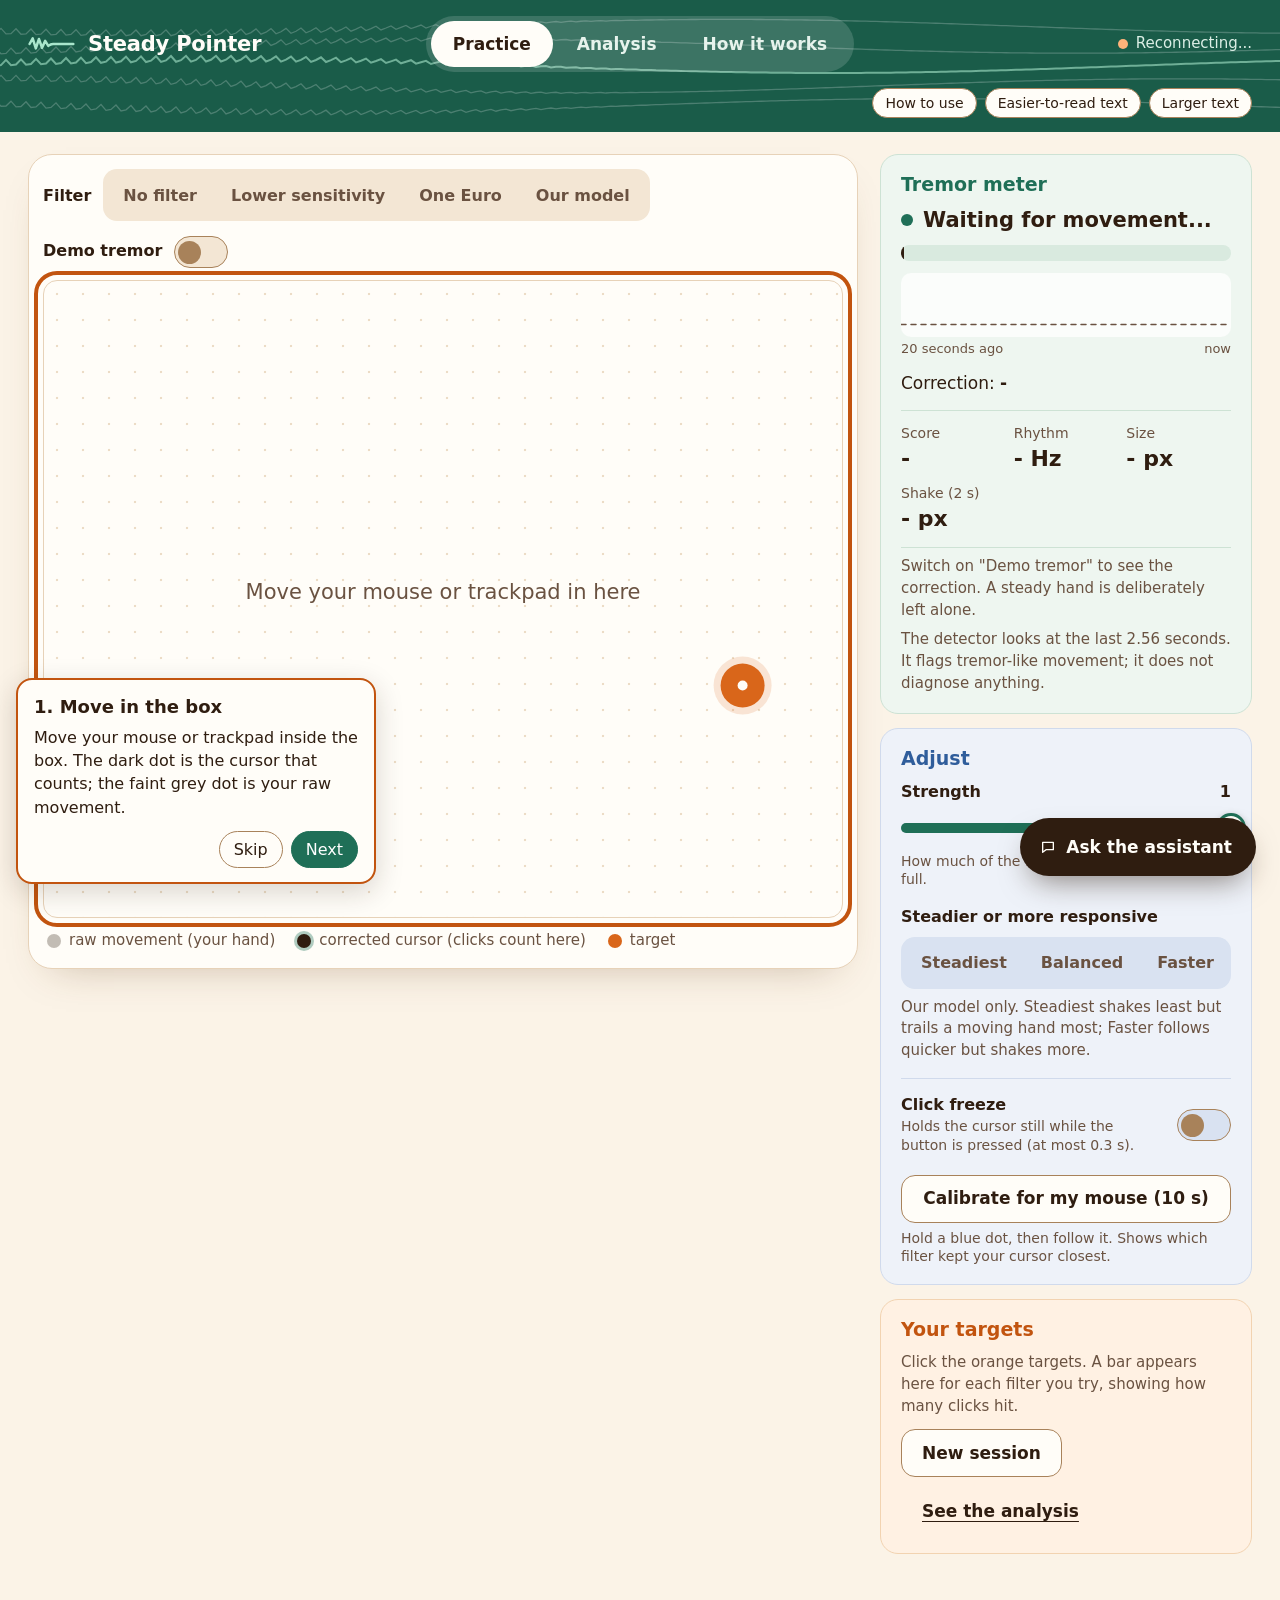
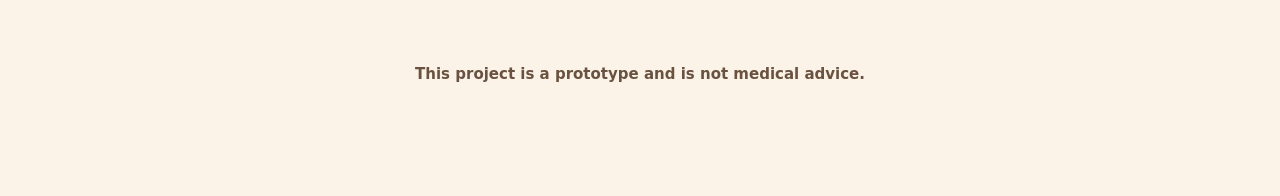
==== web/index.html @ c9deb333 "Colour and movement layer: green wave header, tinted cards, tab motion, session picture The leader a" ====
<!doctype html>
<html lang="en">
<head>
  <meta charset="utf-8">
  <meta name="viewport" content="width=device-width, initial-scale=1">
  <title>Steady Pointer</title>
  <link rel="icon" href="data:,">  <!-- no icon file: stops the browser's 404 for favicon.ico -->

  <!-- ui-sdk: ready-made interface components (tabs, switches, sliders, the pop-up window).
       The files are copied into web/vendor/ui-sdk/ so the page also works with no internet.
       Each component's code loads the first time one of its <ui-...> tags appears on the page. -->
  <script type="module" src="vendor/ui-sdk/web.js"></script>
  <link rel="stylesheet" href="vendor/ui-sdk/web.css">
  <link rel="stylesheet" href="styles.css">
  <link rel="stylesheet" href="summary.css">
  <!-- The colour-and-movement layer (leader). Delete this line and the motion.js line at the
       end of the page to go back to the plain look; nothing else depends on them. -->
  <link rel="stylesheet" href="motion.css">
</head>
<body>
  <!-- The whole page is one set of tabs. Each <ui-tabs-tab> shows the <ui-tabs-panel> with the
       same value. A hidden panel stays in the page, so the practice area keeps its state. -->
  <ui-tabs id="tabs" default-value="practice">
    <header class="topbar">
      <a class="brand" href="#practice" aria-label="Steady Pointer">
        <!-- The logo: a shaky line that becomes a steady one. -->
        <svg viewBox="0 0 64 28" width="50" height="22" aria-hidden="true">
          <path d="M2 14 l4 -9 l4 16 l4 -15 l4 14 l4 -11 l4 8 q3 -3 6 -3 h26" fill="none"
                stroke="currentColor" stroke-width="3.2" stroke-linecap="round" stroke-linejoin="round"/>
        </svg>
        <span>Steady Pointer</span>
      </a>
      <ui-tabs-list aria-label="Sections">
        <ui-tabs-indicator></ui-tabs-indicator>
        <ui-tabs-tab value="practice"><button type="button">Practice</button></ui-tabs-tab>
        <ui-tabs-tab value="analysis"><button type="button">Analysis</button></ui-tabs-tab>
        <ui-tabs-tab value="how"><button type="button">How it works</button></ui-tabs-tab>
      </ui-tabs-list>
      <p class="status" id="status-line">Connecting to the local server...</p>
    </header>

    <!-- ============================================================ Practice -->
    <ui-tabs-panel value="practice">
      <div class="practice">
        <section class="stage">
          <div class="stage-bar">
            <div class="field-inline">
              <span class="field-name" id="modes-label">Filter</span>
              <ui-segmented-control id="modes" aria-labelledby="modes-label">
                <ui-segmented-control-indicator></ui-segmented-control-indicator>
                <ui-segmented-control-item value="none">No filter</ui-segmented-control-item>
                <ui-segmented-control-item value="low_sensitivity">Lower sensitivity</ui-segmented-control-item>
                <ui-segmented-control-item value="one_euro">One Euro</ui-segmented-control-item>
                <ui-segmented-control-item value="learned">Our model</ui-segmented-control-item>
              </ui-segmented-control>
            </div>
            <label class="field-inline">
              <span class="field-name">Demo tremor</span>
              <ui-switch id="demo-toggle" title="Adds a real patient's recorded tremor to your movement, so you can see the filters work"><ui-switch-thumb></ui-switch-thumb></ui-switch>
            </label>
          </div>

          <!-- One plain sentence about the chosen filter (text set in app.js, MODE_HINTS). -->
          <p class="mode-hint" id="mode-hint"></p>

          <!-- Shown whenever demo tremor is on (required wording). -->
          <div id="demo-banner" class="banner" hidden>
            Demo mode: replaying recorded tremor from a public dataset.
            <span id="demo-source"></span>
          </div>

          <!-- The practice area: the system cursor is hidden here; we draw two cursors instead. -->
          <canvas id="area" aria-label="Practice area with targets"></canvas>

          <p class="legend">
            <span><i class="key raw"></i> raw movement (your hand<span id="legend-demo" hidden> + replayed tremor</span>)</span>
            <span><i class="key fixed"></i> corrected cursor (clicks count here)</span>
            <span><i class="key goal"></i> target</span>
            <span class="streak" id="streak" hidden></span>
          </p>
        </section>

        <aside class="rail">
          <section class="card meter-card">
            <h2>Tremor meter</h2>
            <p class="meter-word" id="tremor-word">Waiting for movement...</p>
            <!-- The bar is the detector's score from 0 to 1; the dark mark is its cut-off. -->
            <ui-meter id="score-meter" value="0" min="0" max="1" aria-label="Tremor score">
              <ui-meter-track>
                <ui-meter-indicator></ui-meter-indicator>
                <span id="cutoff-mark" title="Above this mark the movement counts as tremor-like"></span>
              </ui-meter-track>
            </ui-meter>
            <!-- The detector's score over the last 20 seconds; the dashed line is the cut-off. -->
            <canvas id="score-graph" aria-label="Graph of the tremor score over the last 20 seconds"></canvas>
            <p class="graph-caption"><span>20 seconds ago</span><span>now</span></p>
            <p class="correcting">Correction: <b id="correcting-word">-</b></p>
            <dl class="readings">
              <div><dt>Score</dt><dd id="score">-</dd></div>
              <div><dt>Rhythm</dt><dd><span id="freq">-</span> Hz</dd></div>
              <div><dt>Size</dt><dd><span id="size">-</span> px</dd></div>
              <div style="grid-column: 1 / -1" title="How far each cursor wandered from your smoothed path over the last 2 seconds: raw movement -> shown cursor">
                <dt>Shake (2 s)</dt><dd><span id="shake">-</span> px</dd></div>
            </dl>
            <p class="small" id="demo-tip">Switch on "Demo tremor" to see the correction. A steady
              hand is deliberately left alone.</p>
            <p class="small">The detector looks at the last 2.56 seconds. It flags tremor-like movement;
              it does not diagnose anything.</p>
          </section>

          <section class="card">
            <h2>Adjust</h2>
            <ui-slider id="strength" min="0" max="1" step="0.1" default-value="1">
              <div class="row-between">
                <span class="field-name">Strength</span>
                <ui-slider-value></ui-slider-value>
              </div>
              <ui-slider-control>
                <ui-slider-track>
                  <ui-slider-indicator></ui-slider-indicator>
                  <ui-slider-thumb aria-label="Filter strength"></ui-slider-thumb>
                </ui-slider-track>
              </ui-slider-control>
            </ui-slider>
            <span class="small hint">How much of the filter is used: 0 = off, 1 = full.</span>

            <!-- Builder, Sun 15 Nov: how quickly "Our model" follows a moving hand.
                 Less lag always means more shake (evaluation/results/tune_lag.md). -->
            <div class="field-stack" id="response-row">
              <span class="field-name" id="response-label">Steadier or more responsive</span>
              <ui-segmented-control id="response" aria-labelledby="response-label">
                <ui-segmented-control-indicator></ui-segmented-control-indicator>
                <ui-segmented-control-item value="steadiest">Steadiest</ui-segmented-control-item>
                <ui-segmented-control-item value="balanced">Balanced</ui-segmented-control-item>
                <ui-segmented-control-item value="responsive">Faster</ui-segmented-control-item>
              </ui-segmented-control>
              <span class="small" style="margin: 0">Our model only. Steadiest shakes least but trails a
                moving hand most; Faster follows quicker but shakes more.</span>
            </div>

            <div class="field-stack" id="demo-levels-row" hidden>
              <span class="field-name" id="levels-label">Replayed tremor</span>
              <ui-segmented-control id="demo-levels" aria-labelledby="levels-label">
                <ui-segmented-control-indicator></ui-segmented-control-indicator>
                <ui-segmented-control-item value="mild">Mild</ui-segmented-control-item>
                <ui-segmented-control-item value="medium">Medium</ui-segmented-control-item>
                <ui-segmented-control-item value="strong">Strong</ui-segmented-control-item>
              </ui-segmented-control>
            </div>

            <label class="option">
              <span><b>Click freeze</b>
                <small>Holds the cursor still while the button is pressed (at most 0.3 s).</small></span>
              <ui-switch id="freeze-toggle"><ui-switch-thumb></ui-switch-thumb></ui-switch>
            </label>
            <label class="option" id="tracking-row" hidden>
              <span><b>Whole-laptop tracking</b>
                <small>Positions only; nothing leaves this computer.</small></span>
              <ui-switch id="tracking-toggle"><ui-switch-thumb></ui-switch-thumb></ui-switch>
            </label>

            <button class="btn wide" id="calibrate"
                    title="Hold the cursor on a blue dot, then follow it for a few seconds">Calibrate for my mouse (10 s)</button>
            <span class="small hint">Hold a blue dot, then follow it. Shows which filter kept your cursor closest.</span>
            <p class="small" id="calib-result" hidden></p>
            <!-- After a test: switch to the filter that did best, but only when the person taps it. -->
            <button class="btn wide quiet" id="calib-apply" hidden></button>
          </section>

          <section class="card">
            <h2>Your targets</h2>
            <!-- One bar per filter you tried: how many of your clicks hit the target. -->
            <div id="tally"></div>
            <p class="small" id="tally-empty">Click the orange targets. A bar appears here for each filter you try, showing how many clicks hit.</p>
            <div class="actions">
              <button class="btn" id="reset">New session</button>
              <button class="btn quiet" id="open-analysis">See the analysis</button>
            </div>
          </section>
        </aside>
      </div>
    </ui-tabs-panel>

    <!-- ============================================================ Analysis (was summary.html) -->
    <ui-tabs-panel value="analysis">
      <div class="page">
        <div class="page-head">
          <div>
            <h1>Your session</h1>
            <p class="lede">What the pointer assistant noticed since you started.</p>
          </div>
          <button class="btn" id="reload">Refresh</button>
        </div>

        <div id="notes"></div>
        <section class="tiles" id="tiles"></section>

        <section class="card chart-panel">
          <h2>Tremor-like movement, minute by minute</h2>
          <p class="small">Bars: share of analysed time with tremor-like movement. Line: typical size of the shaking (px).</p>
          <canvas id="by-time" aria-label="Chart of tremor-like movement per minute"></canvas>
          <p class="empty" id="by-time-empty" hidden>No minutes analysed yet. Move in the practice area for a while, then press Refresh.</p>
        </section>

        <section class="card" id="laptop" hidden>
          <h2>Across the whole laptop</h2>
          <p class="small">From the whole-laptop tracker (positions only; nothing leaves this computer).</p>
          <div class="tiles" id="laptop-tiles"></div>
        </section>

        <section class="card" id="history" hidden>
          <h2>Earlier sessions on this laptop</h2>
          <p class="small">Saved on this laptop only (summary numbers, never your movement). Differences
            between sessions can come from settings, tasks or time of day; this is not a health trend.</p>
          <div class="table-scroll">
            <table id="history-table">
              <thead><tr><th>Session</th><th>Active</th><th>Tremor-like</th><th>Steadiness</th>
                <th>Clicks hit</th><th>Filter</th><th>Note</th></tr></thead>
              <tbody></tbody>
            </table>
          </div>
          <p class="small" id="history-empty" hidden>No earlier sessions saved yet. A session is saved
            every minute once some movement has been analysed.</p>
        </section>

        <section class="card">
          <h2>About these numbers</h2>
          <p class="small model-info"></p>
          <p class="small">"Tremor-like movement" means the pointer shook in a steady rhythm of 3 to 12 times a
            second. It does not mean a diagnosis, and changes from day to day can have many causes.</p>
        </section>
      </div>
    </ui-tabs-panel>

    <!-- ============================================================ How it works -->
    <ui-tabs-panel value="how">
      <div class="page narrow">
        <div class="page-head">
          <div>
            <h1>How it works</h1>
            <p class="lede">Tremor is fast and rhythmic. Pointing at something is slow. That
              difference in speed is what lets a computer tell them apart.</p>
          </div>
        </div>

        <!-- A numbered list on purpose: these three things really happen in this order. -->
        <ol class="steps">
          <li>
            <h2>Read</h2>
            <p>While you move inside the practice area, the page sends the pointer's position to a
              small program running on this laptop.</p>
            <button class="btn show-me" data-show="#area">Show me the practice area</button>
          </li>
          <li>
            <h2>Detect</h2>
            <p>The first model looks at the last 2.56 seconds of movement and gives a score from 0 to 1
              for how much it looks like tremor: a steady rhythm of 3 to 12 shakes a second. That
              score is the tremor meter.</p>
            <button class="btn show-me" data-show=".meter-card">Show me the meter</button>
          </li>
          <li>
            <h2>Correct</h2>
            <p>The second model is a small neural network. It works out where the pointer was meant
              to be, using only movement that has already happened: it never waits to see what comes next. The
              detector decides how much of that correction is applied, so a steady hand is left alone.</p>
            <button class="btn show-me" data-show="#modes">Show me the filters</button>
          </li>
        </ol>

        <section class="card">
          <h2>How well it does</h2>
          <p class="small"><b>Detecting.</b> <span class="model-info no-filter"></span></p>
          <!-- Numbers from evaluation/results/RESULTS.md (vs_one_euro_test.md, response_levels.md). -->
          <p class="small"><b>Correcting.</b> With tremor of people it had never seen replayed on a
            moving, gliding and still hand, the visible shake of the cursor fell from 7.91 px with no
            filter to 2.56 px with our model (One Euro: 3.39 px). The price: at the Steadiest setting
            the cursor trails a moving hand by about 72 ms.</p>
          <p class="small">Both models were trained only on public and computer-generated data. The
            people used for the final test were never seen during training.</p>
        </section>

        <section class="card">
          <h2>What happens to your movement</h2>
          <p class="small">Both models run on this laptop. The assistant only sees the summary numbers,
            never your raw movement. You can delete the saved data from the assistant window.</p>
        </section>
      </div>
    </ui-tabs-panel>
  </ui-tabs>

  <footer>
    <p><b>This project is a prototype and is not medical advice.</b></p>
  </footer>

  <!-- The assistant: a floating button that opens a window. dismissible="false" keeps the
       window open while you use the rest of the page; the button or the X closes it.
       The window's content (#assistant-panel) is filled by web/assistant/assistant.js. -->
  <ui-popover id="assistant-float" dismissible="false" hidden>
    <ui-popover-trigger>
      <button type="button" class="assistant-launcher">
        <svg viewBox="0 0 24 24" width="22" height="22" aria-hidden="true">
          <path d="M4 5h16v11H9l-5 4z" fill="none" stroke="currentColor" stroke-width="2" stroke-linejoin="round"/>
        </svg>
        Ask the assistant
      </button>
    </ui-popover-trigger>
    <ui-popover-content class="assistant-window" side="top" align="end" side-offset="12" collision-padding="16">
      <div class="assistant-head">
        <ui-popover-title>Ask the assistant</ui-popover-title>
        <ui-popover-close><button type="button" class="assistant-close" aria-label="Close the assistant">
          <svg viewBox="0 0 24 24" width="20" height="20" aria-hidden="true">
            <path d="M6 6l12 12M18 6L6 18" fill="none" stroke="currentColor" stroke-width="2.4" stroke-linecap="round"/>
          </svg></button></ui-popover-close>
      </div>
      <div id="assistant-panel"></div>
    </ui-popover-content>
  </ui-popover>

  <script src="summary.js"></script>
  <script src="app.js"></script>
  <!-- First-use guide (builder, Oleksandr's request): its own file, so it never clashes with app.js. -->
  <script src="tutorial.js"></script>
  <script src="reading.js"></script>
  <script src="motion.js"></script>
</body>
</html>
---- web/vendor/ui-sdk/web.css ----
@layer ui-sdk {
  :where(:root, :host) {
    /* Builds that rewrite light-dark(), like Next and Vite, read these; without them every color is invalid. */
    --lightningcss-light: initial;
    --lightningcss-dark: ;
    color-scheme: light dark;
    --ui-background: light-dark(oklch(1 0 0), oklch(0.145 0 0));
    --ui-foreground: light-dark(oklch(0.145 0 0), oklch(0.985 0 0));
    --ui-muted: light-dark(oklch(0.967 0 0), oklch(0.226 0 0));
    --ui-muted-foreground: light-dark(oklch(0.528 0 0), oklch(0.706 0 0));
    --ui-border: light-dark(oklch(0.919 0 0), oklch(0.285 0 0));
    --ui-input: light-dark(oklch(0.82 0 0), oklch(0.409 0 0));
    --ui-primary: var(--ui-foreground);
    --ui-primary-foreground: var(--ui-background);
    --ui-destructive: light-dark(
      oklch(0.552 0.224 25.5),
      oklch(0.712 0.181 22.8)
    );
    --ui-ring: light-dark(oklch(0.913 0 0), oklch(0.333 0 0));
    --ui-ring-border: light-dark(oklch(0.699 0 0), oklch(0.538 0 0));
    --ui-overlay: light-dark(oklch(1 0 0 / 0.7), oklch(0 0 0 / 0.7));
    --ui-shadow:
      0 1px 2px light-dark(oklch(0 0 0 / 0.06), oklch(0 0 0 / 0.4)),
      0 8px 24px -8px light-dark(oklch(0 0 0 / 0.16), oklch(0 0 0 / 0.6));
    --ui-radius: 0;
    --ui-spacing: 0.25rem;
    --ui-font-size: 0.8125rem;
    --ui-line-height: 1.5;
    --ui-font-sans:
      ui-sans-serif, system-ui, -apple-system, "Segoe UI", Roboto, sans-serif;
    --ui-font-mono: ui-monospace, "SF Mono", Menlo, Consolas, monospace;
    --ui-icon-chevron: url("data:image/svg+xml,%3Csvg xmlns='http://www.w3.org/2000/svg' viewBox='0 0 24 24' fill='none' stroke='black' stroke-width='2' stroke-linecap='square'%3E%3Cpath d='m6 9 6 6 6-6'/%3E%3C/svg%3E");
    --ui-icon-check: url("data:image/svg+xml,%3Csvg xmlns='http://www.w3.org/2000/svg' viewBox='0 0 24 24' fill='none' stroke='black' stroke-width='2' stroke-linecap='square'%3E%3Cpath d='M20 6 9 17l-5-5'/%3E%3C/svg%3E");
    --ui-icon-minus: url("data:image/svg+xml,%3Csvg xmlns='http://www.w3.org/2000/svg' viewBox='0 0 24 24' fill='none' stroke='black' stroke-width='2' stroke-linecap='square'%3E%3Cpath d='M5 12h14'/%3E%3C/svg%3E");
    --ui-icon-plus: url("data:image/svg+xml,%3Csvg xmlns='http://www.w3.org/2000/svg' viewBox='0 0 24 24' fill='none' stroke='black' stroke-width='2' stroke-linecap='square'%3E%3Cpath d='M5 12h14M12 5v14'/%3E%3C/svg%3E");
    --ui-icon-x: url("data:image/svg+xml,%3Csvg xmlns='http://www.w3.org/2000/svg' viewBox='0 0 24 24' fill='none' stroke='black' stroke-width='2' stroke-linecap='square'%3E%3Cpath d='M18 6 6 18M6 6l12 12'/%3E%3C/svg%3E");
    --ui-icon-eye: url("data:image/svg+xml,%3Csvg xmlns='http://www.w3.org/2000/svg' viewBox='0 0 24 24' fill='none' stroke='black' stroke-width='2' stroke-linecap='square'%3E%3Cpath d='M2.062 12.348a1 1 0 0 1 0-.696 10.75 10.75 0 0 1 19.876 0 1 1 0 0 1 0 .696 10.75 10.75 0 0 1-19.876 0'/%3E%3Ccircle cx='12' cy='12' r='3'/%3E%3C/svg%3E");
    --ui-icon-eye-off: url("data:image/svg+xml,%3Csvg xmlns='http://www.w3.org/2000/svg' viewBox='0 0 24 24' fill='none' stroke='black' stroke-width='2' stroke-linecap='square'%3E%3Cpath d='M10.733 5.076a10.744 10.744 0 0 1 11.205 6.575 1 1 0 0 1 0 .696 10.747 10.747 0 0 1-1.444 2.49'/%3E%3Cpath d='M14.084 14.158a3 3 0 0 1-4.242-4.242'/%3E%3Cpath d='M17.479 17.499a10.75 10.75 0 0 1-15.417-5.151 1 1 0 0 1 0-.696 10.75 10.75 0 0 1 4.446-5.143'/%3E%3Cpath d='m2 2 20 20'/%3E%3C/svg%3E");
    --ui-icon-calendar: url("data:image/svg+xml,%3Csvg xmlns='http://www.w3.org/2000/svg' viewBox='0 0 24 24' fill='none' stroke='black' stroke-width='2' stroke-linecap='square'%3E%3Cpath d='M8 2v4M16 2v4M3 10h18'/%3E%3Crect x='3' y='4' width='18' height='18'/%3E%3C/svg%3E");
    --ui-icon-pipette: url("data:image/svg+xml,%3Csvg xmlns='http://www.w3.org/2000/svg' viewBox='0 0 24 24' fill='none' stroke='black' stroke-width='2' stroke-linecap='square'%3E%3Cpath d='m2 22 1-1h3l9-9'/%3E%3Cpath d='M3 21v-3l9-9'/%3E%3Cpath d='m15 6 3.4-3.4a2.1 2.1 0 1 1 3 3L18 9l.4.4a2.1 2.1 0 1 1-3 3l-3.8-3.8a2.1 2.1 0 1 1 3-3l.4.4Z'/%3E%3C/svg%3E");
    --ui-icon-star: url("data:image/svg+xml,%3Csvg xmlns='http://www.w3.org/2000/svg' viewBox='0 0 24 24'%3E%3Cpath d='M12 1.5l3.1 7.2 7.9.7-6 5.2 1.8 7.7L12 18.2l-6.8 4.1 1.8-7.7-6-5.2 7.9-.7z'/%3E%3C/svg%3E");
  }

  /* Display rules below would otherwise show a part its component hid. */
  [data-slot][hidden]:not([hidden="until-found"]) {
    display: none;
  }

  [data-slot] {
    box-sizing: border-box;
  }

  [data-slot][hidden="until-found"] {
    padding: 0;
  }

  :is(
    [data-slot="field-description"],
    [data-slot="field-error"],
    [data-slot="accordion-panel"],
    [data-slot="collapsible-panel"],
    [data-slot="tabs-panel"],
    [data-slot="popover-content"],
    [data-slot="hover-card-content"],
    [data-slot="tooltip-content"],
    [data-slot="dialog-content"],
    [data-slot="alert-dialog-content"]
  ) {
    line-height: var(--ui-line-height);
  }

  a {
    color: var(--ui-foreground);
    text-decoration: underline;
    text-decoration-color: var(--ui-input);
    text-underline-offset: 0.1875rem;

    &:hover {
      text-decoration-color: currentColor;
    }
  }

  :where(a, button, input, select, textarea, label, summary, [data-slot]) {
    touch-action: manipulation;
    -webkit-tap-highlight-color: transparent;
  }

  :is(a, summary):focus-visible {
    outline: 4px solid var(--ui-ring);
    outline-offset: 0;
  }

  hr {
    align-self: stretch;
    height: 1px;
    margin: calc(var(--ui-spacing) * 4) 0;
    border: 0;
    background: var(--ui-border);
  }

  code {
    padding: 1px calc(var(--ui-spacing) * 1);
    border-radius: calc(var(--ui-radius) / 2);
    background: var(--ui-muted);
    font-family: var(--ui-font-mono);
    font-size: 0.9em;
  }

  kbd {
    padding: 1px calc(var(--ui-spacing) * 1.25);
    border-radius: calc(var(--ui-radius) / 2);
    border: 1px solid var(--ui-input);
    font-family: inherit;
    font-size: 0.85em;
  }

  [data-slot]:focus-visible {
    outline: 4px solid var(--ui-ring);
    outline-offset: 0;
  }

  [data-slot] > svg {
    flex-shrink: 0;
    width: 1rem;
    height: 1rem;
  }

  /* Drawn only when a part has no icon of its own. */
  [data-slot="select-trigger"]:not(:has(> svg))::after,
  [data-slot="combobox-trigger"]:not(:has(> svg))::after,
  [data-slot="navigation-menu-trigger"]:not(:has(> svg))::after,
  [data-slot="accordion-trigger"]:not(:has(> svg))::after,
  [data-slot="collapsible-trigger"]:not(:has(> svg))::after,
  [data-slot="checkbox-indicator"]:not(:has(svg))::before,
  [data-slot="select-item-indicator"]:not(:has(svg))::before,
  [data-slot="combobox-item-indicator"]:not(:has(svg))::before,
  [data-slot="listbox-item-indicator"]:not(:has(svg))::before,
  [data-slot="menu-item-indicator"]:not(:has(svg))::before,
  [data-slot="number-input-decrement"]:not(:has(svg))::before,
  [data-slot="number-input-increment"]:not(:has(svg))::before {
    content: "";
    flex-shrink: 0;
    width: var(--ui-icon-size, 1rem);
    height: var(--ui-icon-size, 1rem);
    background: currentColor;
    mask: var(--ui-icon) center / contain no-repeat;
  }

  :is(
    [data-slot="select-trigger"],
    [data-slot="combobox-trigger"],
    [data-slot="navigation-menu-trigger"],
    [data-slot="accordion-trigger"],
    [data-slot="collapsible-trigger"]
  ) {
    --ui-icon: var(--ui-icon-chevron);

    &::after {
      color: var(--ui-muted-foreground);
    }

    &[data-open]::after {
      rotate: 180deg;
    }
  }

  :is(
    [data-slot="checkbox-indicator"],
    [data-slot="select-item-indicator"],
    [data-slot="combobox-item-indicator"],
    [data-slot="listbox-item-indicator"],
    [data-slot="menu-item-indicator"]
  ) {
    --ui-icon: var(--ui-icon-check);
  }

  [data-slot="checkbox-indicator"][data-indeterminate],
  [data-slot="number-input-decrement"] {
    --ui-icon: var(--ui-icon-minus);
  }

  [data-slot="number-input-increment"] {
    --ui-icon: var(--ui-icon-plus);
  }

  :is(label, [data-slot="label"]):has(
    > :is([data-slot="checkbox"], [data-slot="radio"], [data-slot="switch"])
  ) {
    display: inline-flex;
    align-items: flex-start;
    gap: calc(var(--ui-spacing) * 1.5);
    font-size: var(--ui-font-size);
    line-height: var(--ui-line-height);

    /* Centers the control on the first line, so a long label wraps under its text. */
    & > :is([data-slot="checkbox"], [data-slot="radio"]) {
      margin-block-start: calc((1lh - 1rem) / 2);
    }

    & > [data-slot="switch"] {
      margin-block-start: calc((1lh - 1.125rem) / 2);
    }
  }

  :is(
    [data-slot="button"],
    [data-slot="toggle"],
    [data-slot="dialog-trigger"],
    [data-slot="dialog-close"],
    [data-slot="alert-dialog-trigger"],
    [data-slot="alert-dialog-close"],
    [data-slot="drawer-trigger"],
    [data-slot="drawer-close"],
    [data-slot="combobox-trigger"],
    [data-slot="tooltip-trigger"],
    [data-slot="popover-trigger"],
    [data-slot="popover-close"],
    [data-slot="menu-trigger"]
  ) {
    display: inline-flex;
    align-items: center;
    justify-content: center;
    gap: calc(var(--ui-spacing) * 1.5);
    height: calc(var(--ui-spacing) * 8);
    padding-inline: calc(var(--ui-spacing) * 3);
    border: 1px solid var(--ui-input);
    border-radius: var(--ui-radius);
    background: var(--ui-background);
    color: var(--ui-foreground);
    font: inherit;
    font-size: var(--ui-font-size);
    font-weight: 500;
    white-space: nowrap;
    cursor: pointer;
    user-select: none;

    &:hover:not([data-disabled]) {
      background: var(--ui-muted);
    }

    &[data-variant="solid"] {
      border-color: var(--ui-primary);
      background: var(--ui-primary);
      color: var(--ui-primary-foreground);

      &:hover:not([data-disabled]) {
        background: color-mix(
          in oklab,
          var(--ui-primary) 85%,
          var(--ui-background)
        );
      }
    }

    &[data-variant="destructive"] {
      border-color: color-mix(
        in oklab,
        var(--ui-destructive) 30%,
        var(--ui-background)
      );
      background: color-mix(
        in oklab,
        var(--ui-destructive) 8%,
        var(--ui-background)
      );
      color: var(--ui-destructive);

      &:hover:not([data-disabled]) {
        background: color-mix(
          in oklab,
          var(--ui-destructive) 14%,
          var(--ui-background)
        );
      }
    }

    &[data-disabled] {
      opacity: 0.5;
      cursor: not-allowed;
    }

    &[aria-label]:has(> svg:only-child, > [data-slot$="-icon"]:only-child) {
      width: calc(var(--ui-spacing) * 8);
      padding: 0;
    }
  }

  /* A trigger right after its input sits inside the input's end. Web components wrap each part, and :has() can't nest. */
  :not([data-slot="field"]):has(
    > [data-slot="combobox-input"] + [data-slot="combobox-trigger"]
  ),
  :not([data-slot="field"]):has(> ui-combobox-input + ui-combobox-trigger) {
    display: flex;

    & > :is([data-slot="combobox-input"], ui-combobox-input) {
      flex: 1;
      min-width: 0;
    }

    & [data-slot="combobox-input"] {
      padding-inline-end: calc(var(--ui-spacing) * 8);
    }

    & [data-slot="combobox-trigger"] {
      position: relative;
      width: calc(var(--ui-spacing) * 8);
      margin-inline-start: calc(var(--ui-spacing) * -8);
      padding: 0;
      border-color: transparent;
      background: transparent;

      &:hover:not([data-disabled]) {
        background: transparent;
      }
    }
  }

  [data-slot="menubar"] {
    display: inline-flex;
    gap: 2px;
    padding: 2px;
    border: 1px solid var(--ui-border);
    border-radius: var(--ui-radius);

    & [data-slot="menu-trigger"] {
      height: calc(var(--ui-spacing) * 7);
      padding-inline: calc(var(--ui-spacing) * 2.5);
      border-color: transparent;
      border-radius: max(0px, calc(var(--ui-radius) - 3px));

      &[data-open] {
        background: var(--ui-muted);
      }
    }
  }

  [data-slot="toggle"][data-pressed] {
    border-color: var(--ui-foreground);
    background: var(--ui-muted);
  }

  :is(
    [data-slot="toggle-group"] > [data-slot="toggle"]:first-child,
    [data-slot="toggle-group"] > :first-child > [data-slot="toggle"]
  ) {
    border-start-start-radius: var(--ui-radius);
    border-end-start-radius: var(--ui-radius);
  }

  :is(
    [data-slot="toggle-group"] > [data-slot="toggle"]:last-child,
    [data-slot="toggle-group"] > :last-child > [data-slot="toggle"]
  ) {
    border-start-end-radius: var(--ui-radius);
    border-end-end-radius: var(--ui-radius);
  }

  [data-slot="toggle-group"] {
    display: inline-flex;
    padding-inline-start: 1px;

    & [data-slot="toggle"] {
      position: relative;
      margin-inline-start: -1px;
      border-radius: 0;

      &:is([data-pressed], :focus-visible) {
        z-index: 1;
      }
    }
  }

  [data-slot="field"] {
    display: flex;
    flex-direction: column;
    gap: calc(var(--ui-spacing) * 1.5);
    min-width: 0;
  }

  [data-slot="field-set"] {
    display: flex;
    flex-direction: column;
    gap: calc(var(--ui-spacing) * 1.5);
    min-width: 0;
    margin: 0;
    padding: 0;
    border: 0;
  }

  [data-slot="field-legend"] {
    margin-bottom: calc(var(--ui-spacing) * 1.5);
    padding: 0;
    color: var(--ui-foreground);
    font-size: var(--ui-font-size);
    font-weight: 600;
  }

  [data-slot="field-group"] {
    display: flex;
    flex-direction: column;
    gap: calc(var(--ui-spacing) * 4);
    margin-top: calc(var(--ui-spacing) * 3.5);
  }

  [data-slot="field-label"] {
    display: block;
    color: var(--ui-foreground);
    font-size: calc(var(--ui-font-size) - 0.0625rem);
    font-weight: 500;
  }

  [data-slot="field-description"] {
    margin: 0;
    color: var(--ui-muted-foreground);
    font-size: calc(var(--ui-font-size) - 0.0625rem);
  }

  [data-slot="field-error"] {
    margin: 0;
    color: var(--ui-destructive);
    font-size: calc(var(--ui-font-size) - 0.0625rem);
  }

  :is(
    [data-slot="input"],
    [data-slot="textarea"],
    [data-slot="combobox-input"],
    [data-slot="autocomplete-input"],
    [data-slot="trigger-menu-input"]
  ) {
    width: 100%;
    min-width: 0;
    height: calc(var(--ui-spacing) * 8);
    padding-inline: calc(var(--ui-spacing) * 2.5);
    border: 1px solid var(--ui-input);
    border-radius: var(--ui-radius);
    background: var(--ui-background);
    color: var(--ui-foreground);
    font: inherit;
    font-size: var(--ui-font-size);

    &::placeholder {
      color: var(--ui-muted-foreground);
    }

    &:focus-visible {
      border-color: var(--ui-ring-border);
    }

    &[data-invalid] {
      border-color: var(--ui-destructive);
    }

    &[data-disabled] {
      opacity: 0.5;
      cursor: not-allowed;
    }
  }

  :is([data-slot="combobox-label"], [data-slot="autocomplete-label"]) {
    display: block;
    font-size: calc(var(--ui-font-size) - 0.0625rem);
    font-weight: 500;
  }

  :is([data-slot="textarea"], [data-slot="trigger-menu-input"]) {
    height: auto;
    min-height: calc(var(--ui-spacing) * 20);
    padding-block: calc(var(--ui-spacing) * 2);
    resize: vertical;
  }

  [data-slot="number-input"] {
    display: flex;
    flex-direction: column;
    gap: calc(var(--ui-spacing) * 1.5);
  }

  [data-slot="number-input-group"] {
    display: inline-flex;
  }

  :is(
    [data-slot="number-input-decrement"],
    [data-slot="number-input-increment"]
  ) {
    display: inline-flex;
    align-items: center;
    justify-content: center;
    width: calc(var(--ui-spacing) * 8);
    height: calc(var(--ui-spacing) * 8);
    padding: 0;
    border: 1px solid var(--ui-input);
    border-radius: var(--ui-radius);
    background: var(--ui-background);
    color: var(--ui-foreground);
    cursor: pointer;

    &:hover:not([data-disabled]) {
      background: var(--ui-muted);
    }

    &[data-disabled] {
      opacity: 0.5;
      cursor: not-allowed;
    }
  }

  [data-slot="number-input-decrement"] {
    border-start-end-radius: 0;
    border-end-end-radius: 0;
  }

  [data-slot="number-input-increment"] {
    border-start-start-radius: 0;
    border-end-start-radius: 0;
  }

  [data-slot="number-input-control"] {
    position: relative;
    width: 4rem;
    height: calc(var(--ui-spacing) * 8);
    margin-inline: -1px;
    border: 1px solid var(--ui-input);
    border-radius: 0;
    background: var(--ui-background);
    color: var(--ui-foreground);
    font: inherit;
    font-size: var(--ui-font-size);
    font-variant-numeric: tabular-nums;
    text-align: center;

    &:focus-visible {
      z-index: 1;
      border-color: var(--ui-ring-border);
    }
  }

  :is(
      [data-slot="input"],
      [data-slot="textarea"],
      [data-slot="select-trigger"],
      [data-slot="combobox-input"],
      [data-slot="autocomplete-input"]
    )[data-invalid]:focus-visible {
    border-color: var(--ui-destructive);
    outline-color: color-mix(in oklab, var(--ui-destructive) 20%, transparent);
  }

  :is([data-slot="checkbox"], [data-slot="radio"]) {
    display: inline-flex;
    flex-shrink: 0;
    align-items: center;
    justify-content: center;
    width: 1rem;
    height: 1rem;
    padding: 0;
    border: 1px solid var(--ui-input);
    border-radius: calc(var(--ui-radius) / 2);
    background: var(--ui-background);
    color: var(--ui-primary-foreground);
    font: inherit;
    cursor: pointer;

    &[data-disabled] {
      opacity: 0.5;
      cursor: not-allowed;
    }

    &[data-invalid] {
      border-color: var(--ui-destructive);
    }
  }

  [data-slot="checkbox"]:is([data-checked], [data-indeterminate]) {
    border-color: var(--ui-primary);
    background: var(--ui-primary);
  }

  [data-slot="checkbox-indicator"] {
    --ui-icon-size: 0.75rem;
    display: flex;
  }

  [data-slot="radio-group"] {
    display: flex;
    flex-direction: column;
    gap: calc(var(--ui-spacing) * 2);
  }

  [data-slot="radio"] {
    border-radius: 50%;

    &[data-checked] {
      border-color: var(--ui-primary);
    }
  }

  [data-slot="radio-indicator"] {
    width: 0.5rem;
    height: 0.5rem;
    border-radius: 50%;
    background: var(--ui-primary);
  }

  /* Any radius above zero turns the switch and slider thumb fully round. */
  [data-slot="switch"] {
    display: inline-flex;
    flex-shrink: 0;
    align-items: center;
    width: 2rem;
    height: 1.125rem;
    padding: 2px;
    border: 1px solid var(--ui-input);
    border-radius: calc(var(--ui-radius) * 999);
    background: var(--ui-muted);
    font: inherit;
    cursor: pointer;

    &[data-checked] {
      border-color: var(--ui-primary);
      background: var(--ui-primary);
    }

    &[data-disabled] {
      opacity: 0.5;
      cursor: not-allowed;
    }
  }

  [data-slot="switch-thumb"] {
    width: 0.75rem;
    height: 0.75rem;
    border-radius: calc(var(--ui-radius) * 999);
    background: var(--ui-muted-foreground);

    &[data-checked] {
      margin-inline-start: auto;
      background: var(--ui-primary-foreground);
    }
  }

  [data-slot="slider"] {
    display: flex;
    flex-direction: column;
    gap: calc(var(--ui-spacing) * 2);
    width: 100%;
    min-width: 12rem;
  }

  :is(
    [data-slot="slider-value"],
    [data-slot="progress-value"],
    [data-slot="meter-value"]
  ) {
    color: var(--ui-muted-foreground);
    font-size: calc(var(--ui-font-size) - 0.0625rem);
    font-variant-numeric: tabular-nums;
  }

  [data-slot="slider-control"] {
    display: flex;
    align-items: center;
    width: 100%;
    height: 1.25rem;
    touch-action: none;

    &[data-orientation="vertical"] {
      justify-content: center;
      width: 1.25rem;
      height: 10rem;
    }
  }

  [data-slot="slider-track"] {
    width: 100%;
    height: 0.25rem;
    border-radius: calc(var(--ui-radius) / 2);
    background: var(--ui-muted);

    &[data-orientation="vertical"] {
      width: 0.25rem;
      height: 100%;
    }
  }

  [data-slot="slider-indicator"] {
    border-radius: inherit;
    background: var(--ui-primary);
  }

  [data-slot="slider-thumb"] {
    width: 1rem;
    height: 1rem;
    border: 1px solid var(--ui-primary);
    border-radius: calc(var(--ui-radius) * 999);
    background: var(--ui-background);

    &:has(:focus-visible) {
      outline: 4px solid var(--ui-ring);
    }

    &[data-disabled] {
      opacity: 0.5;
    }
  }

  :is([data-slot="progress"], [data-slot="meter"]) {
    display: grid;
    grid-template-columns: 1fr auto;
    gap: calc(var(--ui-spacing) * 1.5);
    width: 100%;
    min-width: 12rem;
  }

  :is([data-slot="progress-label"], [data-slot="meter-label"]) {
    font-size: calc(var(--ui-font-size) - 0.0625rem);
    font-weight: 500;
  }

  :is([data-slot="progress-track"], [data-slot="meter-track"]) {
    position: relative;
    grid-column: 1 / -1;
    height: 0.5rem;
    overflow: hidden;
    border-radius: calc(var(--ui-radius) / 2);
    background: var(--ui-muted);
  }

  :is([data-slot="progress-indicator"], [data-slot="meter-indicator"]) {
    position: absolute;
    inset-block: 0;
    background: var(--ui-primary);
  }

  [data-slot="progress-indicator"][data-indeterminate] {
    inset-inline: 0;
    background: repeating-linear-gradient(
      -45deg,
      color-mix(in oklab, var(--ui-primary) 35%, transparent) 0 0.25rem,
      transparent 0.25rem 0.5rem
    );
  }

  [data-slot="accordion"] {
    width: 100%;
    max-width: 28rem;
    border-top: 1px solid var(--ui-border);
  }

  [data-slot="accordion-item"] {
    border-bottom: 1px solid var(--ui-border);
  }

  [data-slot="accordion-header"] {
    margin: 0;
    font: inherit;
  }

  :is([data-slot="accordion-trigger"], [data-slot="collapsible-trigger"]) {
    display: flex;
    align-items: center;
    justify-content: space-between;
    gap: calc(var(--ui-spacing) * 2);
    width: 100%;
    min-height: calc(var(--ui-spacing) * 10);
    padding: 0;
    border: 0;
    background: none;
    color: var(--ui-foreground);
    font: inherit;
    font-size: var(--ui-font-size);
    font-weight: 500;
    text-align: start;
    cursor: pointer;

    &[data-disabled] {
      opacity: 0.5;
      cursor: not-allowed;
    }
  }

  [data-slot="collapsible-trigger"] {
    display: inline-flex;
    justify-content: flex-start;
    width: auto;
    min-height: calc(var(--ui-spacing) * 8);
  }

  :is([data-slot="accordion-panel"], [data-slot="collapsible-panel"]) {
    color: var(--ui-muted-foreground);
    font-size: var(--ui-font-size);
  }

  [data-slot="accordion-panel"] {
    padding-bottom: calc(var(--ui-spacing) * 4);
  }

  [data-slot="avatar"] {
    position: relative;
    display: inline-flex;
    flex-shrink: 0;
    align-items: center;
    justify-content: center;
    width: calc(var(--ui-spacing) * 8);
    height: calc(var(--ui-spacing) * 8);
    overflow: hidden;
    border-radius: var(--ui-radius);
    background: var(--ui-muted);
    color: var(--ui-muted-foreground);
    font-size: calc(var(--ui-font-size) - 0.125rem);
    font-weight: 500;
    user-select: none;
  }

  [data-slot="avatar-image"] {
    width: 100%;
    height: 100%;
    object-fit: cover;
  }

  [data-slot="separator"] {
    align-self: center;
    width: 100%;
    height: 1px;
    background: var(--ui-border);

    &[data-orientation="vertical"] {
      flex-shrink: 0;
      align-self: stretch;
      width: 1px;
      height: auto;
      min-height: calc(var(--ui-spacing) * 4);
    }
  }

  [data-slot="select-trigger"] {
    display: inline-flex;
    align-items: center;
    justify-content: space-between;
    gap: calc(var(--ui-spacing) * 2);
    min-width: 12rem;
    height: calc(var(--ui-spacing) * 8);
    padding-inline: calc(var(--ui-spacing) * 2.5);
    border: 1px solid var(--ui-input);
    border-radius: var(--ui-radius);
    background: var(--ui-background);
    color: var(--ui-foreground);
    font: inherit;
    font-size: var(--ui-font-size);
    text-align: start;
    cursor: pointer;

    &:is(:focus-visible, [data-open]) {
      border-color: var(--ui-ring-border);
    }

    &[data-invalid] {
      border-color: var(--ui-destructive);
    }

    &[data-disabled] {
      opacity: 0.5;
      cursor: not-allowed;
    }
  }

  [data-slot="field"] [data-slot="select-trigger"] {
    width: 100%;
    min-width: 0;
  }

  [data-slot="select-value"][data-placeholder] {
    color: var(--ui-muted-foreground);
  }

  :is(
    [data-slot="menu-content"],
    [data-slot="select-content"],
    [data-slot="combobox-content"],
    [data-slot="autocomplete-content"],
    [data-slot="trigger-menu-content"],
    [data-slot="popover-content"],
    [data-slot="hover-card-content"],
    [data-slot="navigation-menu-viewport"],
    :where([data-slot="navigation-menu-content"][popover])
  ) {
    min-width: 10rem;
    max-height: var(--available-height);
    margin: 0;
    padding: calc(var(--ui-spacing) * 1);
    overflow-y: auto;
    overscroll-behavior: contain;
    border: 1px solid var(--ui-border);
    border-radius: calc(var(--ui-radius) * 1.5);
    background: var(--ui-background);
    box-shadow: var(--ui-shadow);
    color: var(--ui-foreground);
    font-size: var(--ui-font-size);
    outline: none;
  }

  :is(
    [data-slot="select-content"],
    [data-slot="combobox-content"],
    [data-slot="autocomplete-content"]
  ) {
    min-width: var(--anchor-width);
  }

  :is(
    [data-slot="combobox-empty"],
    [data-slot="autocomplete-empty"],
    [data-slot="command-empty"],
    [data-slot="trigger-menu-empty"]
  ):not(:empty) {
    padding: calc(var(--ui-spacing) * 2);
    color: var(--ui-muted-foreground);
    font-size: calc(var(--ui-font-size) - 0.0625rem);
  }

  :is([data-slot="popover-content"], [data-slot="hover-card-content"]) {
    display: flex;
    flex-direction: column;
    gap: calc(var(--ui-spacing) * 2);
    max-width: 20rem;
    padding: calc(var(--ui-spacing) * 4);
  }

  [data-slot="tooltip-content"] {
    margin: 0;
    padding: calc(var(--ui-spacing) * 1) calc(var(--ui-spacing) * 2);
    border: 0;
    border-radius: var(--ui-radius);
    overflow: visible;
    background: var(--ui-foreground);
    color: var(--ui-background);
    font-size: calc(var(--ui-font-size) - 0.125rem);
  }

  [data-slot="popover-title"] {
    margin: 0;
    font-size: var(--ui-font-size);
    font-weight: 600;
  }

  [data-slot="popover-description"] {
    margin: 0;
    color: var(--ui-muted-foreground);
    font-size: calc(var(--ui-font-size) - 0.0625rem);
  }

  :is(
    [data-slot="menu-item"],
    [data-slot="menu-checkbox-item"],
    [data-slot="menu-radio-item"],
    [data-slot="select-item"],
    [data-slot="combobox-item"],
    [data-slot="autocomplete-item"],
    [data-slot="command-item"],
    [data-slot="listbox-item"],
    [data-slot="trigger-menu-item"],
    :where([data-slot="menu-content"]) [data-slot="menu-trigger"]
  ) {
    display: flex;
    align-items: center;
    gap: calc(var(--ui-spacing) * 2);
    min-height: calc(var(--ui-spacing) * 7.5);
    padding-inline: calc(var(--ui-spacing) * 2);
    border-radius: max(0px, calc(var(--ui-radius) * 1.5 - var(--ui-spacing)));
    outline: none;
    cursor: default;
    user-select: none;

    &[data-highlighted] {
      background: var(--ui-muted);
    }

    &[data-disabled] {
      opacity: 0.5;
    }

    &[data-destructive] {
      color: var(--ui-destructive);
    }
  }

  :where([data-slot="menu-content"]) [data-slot="menu-trigger"] {
    width: 100%;
    height: auto;
    justify-content: flex-start;
    border: 0;
    background: transparent;
    font-weight: inherit;

    &[data-open] {
      background: var(--ui-muted);
    }

    &:not(:has(> svg))::after {
      width: 1rem;
      height: 1rem;
      margin-inline-start: auto;
      background: currentColor;
      color: var(--ui-muted-foreground);
      content: "";
      mask: var(--ui-icon-chevron) center / contain no-repeat;
      rotate: -90deg;
    }

    &:is([dir="rtl"] *)::after {
      rotate: 90deg;
    }
  }

  :is(
    [data-slot="select-item-indicator"],
    [data-slot="combobox-item-indicator"],
    [data-slot="listbox-item-indicator"]
  ) {
    display: flex;
    margin-inline-start: auto;
  }

  :is([data-slot="menu-checkbox-item"], [data-slot="menu-radio-item"]) {
    position: relative;
    padding-inline-start: calc(var(--ui-spacing) * 4 + 1rem);
  }

  [data-slot="menu-item-indicator"] {
    position: absolute;
    inset-inline-start: calc(var(--ui-spacing) * 2);
    display: flex;
  }

  :is(
    [data-slot="checkbox-indicator"],
    [data-slot="radio-indicator"],
    [data-slot="menu-item-indicator"],
    [data-slot="select-item-indicator"],
    [data-slot="combobox-item-indicator"],
    [data-slot="listbox-item-indicator"]
  )[data-unchecked] {
    visibility: hidden;
  }

  :is([data-slot="command-shortcut"], [data-slot="menu-shortcut"]) {
    margin-inline-start: auto;
    color: var(--ui-muted-foreground);
    font-size: calc(var(--ui-font-size) - 0.125rem);
  }

  :is([data-slot="menu-group-label"], [data-slot="command-group-label"]) {
    padding: calc(var(--ui-spacing) * 1.5) calc(var(--ui-spacing) * 2)
      calc(var(--ui-spacing) * 1);
    color: var(--ui-muted-foreground);
    font-size: calc(var(--ui-font-size) - 0.125rem);
  }

  :is([data-slot="menu-separator"], [data-slot="command-separator"]) {
    height: 1px;
    margin: calc(var(--ui-spacing) * 1) calc(var(--ui-spacing) * -1);
    background: var(--ui-border);
  }

  [data-slot="command"] {
    display: flex;
    flex-direction: column;
    width: 22rem;
    max-width: 100%;
    overflow: hidden;
    border: 1px solid var(--ui-border);
    border-radius: calc(var(--ui-radius) * 1.5);
    background: var(--ui-background);
    color: var(--ui-foreground);
    font-size: var(--ui-font-size);
  }

  [data-slot="command-input"] {
    width: 100%;
    height: calc(var(--ui-spacing) * 10);
    padding-inline: calc(var(--ui-spacing) * 3);
    border: 0;
    border-bottom: 1px solid var(--ui-border);
    border-radius: 0;
    background: transparent;
    color: inherit;
    font: inherit;
    outline: none;

    &::placeholder {
      color: var(--ui-muted-foreground);
    }
  }

  [data-slot="command-list"] {
    max-height: 18rem;
    padding: var(--ui-spacing);
    overflow-y: auto;
    overscroll-behavior: contain;
  }

  [data-slot="listbox"] {
    display: flex;
    flex-direction: column;
    width: 16rem;
    max-width: 100%;
    padding: var(--ui-spacing);
    border: 1px solid var(--ui-input);
    border-radius: calc(var(--ui-radius) * 1.5);
    background: var(--ui-background);
    font-size: var(--ui-font-size);
  }

  [data-slot="navigation-menu"] {
    position: relative;
  }

  [data-slot="navigation-menu-list"] {
    display: flex;
    flex-wrap: wrap;
    align-items: center;
    gap: 2px;
    margin: 0;
    padding: 0;
    list-style: none;

    &[data-orientation="vertical"] {
      flex-direction: column;
      align-items: stretch;
    }
  }

  :is(
    [data-slot="navigation-menu-trigger"],
    [data-slot="navigation-menu-link"]:not(
      [data-slot="navigation-menu-content"] *
    )
  ) {
    display: inline-flex;
    align-items: center;
    gap: calc(var(--ui-spacing) * 1.5);
    height: calc(var(--ui-spacing) * 8);
    padding-inline: calc(var(--ui-spacing) * 3);
    border: 0;
    border-radius: var(--ui-radius);
    background: transparent;
    color: var(--ui-foreground);
    font: inherit;
    font-size: var(--ui-font-size);
    font-weight: 500;
    text-decoration: none;
    white-space: nowrap;
    cursor: pointer;

    &:is(:hover, [data-open], [data-current]) {
      background: var(--ui-muted);
    }
  }

  [data-slot="navigation-menu-viewport"] {
    width: var(--viewport-width);
    height: var(--viewport-height);
    padding: 0;
    overflow: hidden;

    & [data-slot="navigation-menu-content"]:not([popover]) {
      position: absolute;
      inset-block-start: 0;
      inset-inline-start: 0;
    }
  }

  [data-slot="navigation-menu-content"] {
    width: max-content;
    max-width: calc(100vw - 3rem);
    padding: var(--ui-spacing);
    outline: none;

    & ul {
      display: flex;
      flex-direction: column;
      width: 16rem;
      margin: 0;
      padding: 0;
      list-style: none;
    }

    & [data-slot="navigation-menu-link"] {
      display: flex;
      flex-direction: column;
      gap: 2px;
      padding: calc(var(--ui-spacing) * 2);
      border-radius: max(0px, calc(var(--ui-radius) * 1.5 - var(--ui-spacing)));
      color: var(--ui-foreground);
      font-size: var(--ui-font-size);
      font-weight: 500;
      text-decoration: none;
      outline-offset: -4px;

      &:is(:hover, [data-highlighted]) {
        background: var(--ui-muted);
      }

      & > :not(:first-child) {
        color: var(--ui-muted-foreground);
        font-size: calc(var(--ui-font-size) - 0.0625rem);
        font-weight: 400;
        line-height: var(--ui-line-height);
      }
    }
  }

  [data-slot="tabs"] {
    display: flex;
    flex-direction: column;

    &[data-orientation="vertical"] {
      flex-direction: row;
    }
  }

  [data-slot="tabs-list"] {
    display: flex;
    border-bottom: 1px solid var(--ui-border);

    &[data-orientation="vertical"] {
      flex-direction: column;
      border-bottom: 0;
      border-inline-end: 1px solid var(--ui-border);
    }
  }

  [data-slot="tabs-tab"] {
    display: inline-flex;
    align-items: center;
    gap: calc(var(--ui-spacing) * 1.5);
    height: calc(var(--ui-spacing) * 8);
    margin-bottom: -1px;
    padding-inline: calc(var(--ui-spacing) * 3);
    border: 0;
    border-bottom: 2px solid transparent;
    border-radius: 0;
    background: none;
    color: var(--ui-muted-foreground);
    font: inherit;
    font-size: var(--ui-font-size);
    font-weight: 500;
    cursor: pointer;

    &:hover:not([data-disabled]) {
      color: var(--ui-foreground);
    }

    &[data-selected] {
      border-color: var(--ui-foreground);
      color: var(--ui-foreground);
    }

    &[data-disabled] {
      opacity: 0.5;
      cursor: not-allowed;
    }

    &[data-orientation="vertical"] {
      margin-bottom: 0;
      margin-inline-end: -1px;
      border-bottom: 0;
      border-inline-end: 2px solid transparent;

      &[data-selected] {
        border-color: var(--ui-foreground);
      }
    }
  }

  [data-slot="tabs-panel"] {
    font-size: var(--ui-font-size);

    &:not([hidden]) {
      padding-block-start: calc(var(--ui-spacing) * 3);
    }

    &[data-orientation="vertical"]:not([hidden]) {
      padding-block-start: 0;
      padding-inline-start: calc(var(--ui-spacing) * 3);
    }
  }

  [data-slot="drawer-backdrop"][data-hidden] {
    display: none;
  }

  :is(
    [data-slot="dialog-backdrop"],
    [data-slot="alert-dialog-backdrop"],
    [data-slot="drawer-backdrop"]
  ) {
    position: fixed;
    inset: 0;
    z-index: 50;
    width: auto;
    height: auto;
    margin: 0;
    padding: 0;
    border: 0;
    background: var(--ui-overlay);
  }

  /* Matches what the drawer sets once it runs, so a drawer open in server HTML doesn't sit in the page first. */
  [data-slot="drawer-viewport"] {
    position: fixed;
    inset: 0;
    z-index: 50;
    display: flex;
    flex-direction: column;
    justify-content: flex-end;
    pointer-events: none;

    &[data-side="top"] {
      justify-content: flex-start;
    }

    &:is([data-side="left"], [data-side="right"]) {
      flex-direction: row;
    }

    /* Physical margins, since a left drawer stays on the left in right-to-left pages. */
    &[data-side="left"] > * {
      margin-right: auto;
    }

    &[data-side="right"] > * {
      margin-left: auto;
    }

    & > * {
      pointer-events: auto;
    }
  }

  :is([data-slot="dialog-content"], [data-slot="alert-dialog-content"]) {
    position: fixed;
    inset: 0;
    z-index: 50;
    display: flex;
    flex-direction: column;
    gap: calc(var(--ui-spacing) * 4);
    width: min(28rem, calc(100% - 2rem));
    height: fit-content;
    max-height: calc(100dvh - 2rem);
    margin: auto;
    padding: calc(var(--ui-spacing) * 6);
    overflow-y: auto;
    overscroll-behavior: contain;
    border: 1px solid var(--ui-border);
    border-radius: calc(var(--ui-radius) * 1.5);
    background: var(--ui-background);
    box-shadow: var(--ui-shadow);
    color: var(--ui-foreground);
    font-size: var(--ui-font-size);
    outline: none;

    /* A sheet places the dialog by its top, so the centering inset and margins come off. */
    &[data-presentation="sheet"] {
      inset: auto;
      margin-block: 0;
      border-end-start-radius: 0;
      border-end-end-radius: 0;
    }
  }

  [data-slot="drawer-content"] {
    position: relative;
    display: flex;
    flex-direction: column;
    gap: calc(var(--ui-spacing) * 4);
    width: 100%;
    max-height: 85dvh;
    padding: calc(var(--ui-spacing) * 6);
    border: 1px solid var(--ui-border);
    background: var(--ui-background);
    box-shadow: var(--ui-shadow);
    color: var(--ui-foreground);
    font-size: var(--ui-font-size);
    line-height: var(--ui-line-height);
    outline: none;

    /* Covers the gap a drag past the edge would open. */
    &::after {
      position: absolute;
      background: inherit;
      content: "";
    }

    &:is([data-side="bottom"], [data-side="top"]) {
      max-width: 32rem;
      height: fit-content;
      margin-inline: auto;

      &::after {
        inset-inline: -1px;
        height: 6rem;
      }
    }

    &[data-side="bottom"] {
      border-bottom: 0;
      border-start-start-radius: calc(var(--ui-radius) * 1.5);
      border-start-end-radius: calc(var(--ui-radius) * 1.5);

      &::after {
        top: 100%;
      }
    }

    &[data-side="top"] {
      border-top: 0;
      border-end-start-radius: calc(var(--ui-radius) * 1.5);
      border-end-end-radius: calc(var(--ui-radius) * 1.5);

      &::after {
        bottom: 100%;
      }
    }

    &:is([data-side="left"], [data-side="right"]) {
      width: 20rem;
      max-width: 85vw;
      height: 100%;
      max-height: none;

      &::after {
        inset-block: 0;
        width: 6rem;
      }
    }

    &[data-side="left"]::after {
      right: 100%;
    }

    &[data-side="right"]::after {
      left: 100%;
    }
  }

  :is(
    [data-slot="dialog-title"],
    [data-slot="alert-dialog-title"],
    [data-slot="drawer-title"]
  ) {
    margin: 0;
    font-size: calc(var(--ui-font-size) + 0.125rem);
    font-weight: 600;
  }

  :is(
    [data-slot="dialog-description"],
    [data-slot="alert-dialog-description"],
    [data-slot="drawer-description"]
  ) {
    margin: calc(var(--ui-spacing) * -2) 0 0;
    color: var(--ui-muted-foreground);
  }

  /* Drawn only when a part has no icon of its own. */
  :is(
      [data-slot="calendar-previous"],
      [data-slot="calendar-next"],
      [data-slot="carousel-previous"],
      [data-slot="carousel-next"],
      [data-slot="pagination-previous"],
      [data-slot="pagination-next"],
      [data-slot="tree-indicator"],
      [data-slot="password-input-toggle"],
      [data-slot="date-picker-trigger"],
      [data-slot="date-picker-clear"],
      [data-slot="color-picker-eye-dropper"],
      [data-slot="file-input-item-remove"],
      [data-slot="token-input-token-remove"],
      [data-slot="toast-close"],
      [data-slot="otp-input-separator"]
    ):not(:has(svg))::before {
    content: "";
    flex-shrink: 0;
    width: var(--ui-icon-size, 1rem);
    height: var(--ui-icon-size, 1rem);
    background: currentColor;
    mask: var(--ui-icon) center / contain no-repeat;
  }

  :is(
    [data-slot="calendar-previous"],
    [data-slot="calendar-next"],
    [data-slot="carousel-previous"],
    [data-slot="carousel-next"],
    [data-slot="pagination-previous"],
    [data-slot="pagination-next"],
    [data-slot="tree-indicator"]
  ) {
    --ui-icon: var(--ui-icon-chevron);
  }

  :is(
    [data-slot="calendar-previous"],
    [data-slot="carousel-previous"],
    [data-slot="pagination-previous"]
  )::before {
    rotate: 90deg;
  }

  :is(
    [data-slot="calendar-next"],
    [data-slot="carousel-next"],
    [data-slot="pagination-next"]
  )::before {
    rotate: -90deg;
  }

  :is(
      [data-slot="calendar-previous"],
      [data-slot="carousel-previous"],
      [data-slot="pagination-previous"]
    ):is([dir="rtl"] *)::before {
    rotate: -90deg;
  }

  :is(
      [data-slot="calendar-next"],
      [data-slot="carousel-next"],
      [data-slot="pagination-next"]
    ):is([dir="rtl"] *)::before {
    rotate: 90deg;
  }

  [data-slot="carousel"][data-orientation="vertical"]
    [data-slot="carousel-previous"]::before {
    rotate: 180deg;
  }

  [data-slot="carousel"][data-orientation="vertical"]
    [data-slot="carousel-next"]::before {
    rotate: none;
  }

  [data-slot="password-input-toggle"] {
    --ui-icon: var(--ui-icon-eye);

    &[data-visible] {
      --ui-icon: var(--ui-icon-eye-off);
    }
  }

  [data-slot="date-picker-trigger"] {
    --ui-icon: var(--ui-icon-calendar);
  }

  [data-slot="color-picker-eye-dropper"] {
    --ui-icon: var(--ui-icon-pipette);
  }

  :is(
    [data-slot="date-picker-clear"],
    [data-slot="file-input-item-remove"],
    [data-slot="token-input-token-remove"],
    [data-slot="toast-close"]
  ) {
    --ui-icon: var(--ui-icon-x);
  }

  [data-slot="otp-input-separator"] {
    --ui-icon: var(--ui-icon-minus);
  }

  :is(
    [data-slot="carousel-previous"],
    [data-slot="carousel-next"],
    [data-slot="pagination-previous"],
    [data-slot="pagination-next"],
    [data-slot="pagination-link"],
    [data-slot="color-picker-eye-dropper"],
    [data-slot="file-input-trigger"],
    [data-slot="toast-action"],
    [data-slot="toolbar-button"],
    [data-slot="toolbar-link"]
  ) {
    display: inline-flex;
    flex-shrink: 0;
    align-items: center;
    justify-content: center;
    gap: calc(var(--ui-spacing) * 1.5);
    min-width: calc(var(--ui-spacing) * 8);
    height: calc(var(--ui-spacing) * 8);
    padding-inline: calc(var(--ui-spacing) * 3);
    border: 1px solid var(--ui-input);
    border-radius: var(--ui-radius);
    background: var(--ui-background);
    color: var(--ui-foreground);
    font: inherit;
    font-size: var(--ui-font-size);
    font-weight: 500;
    font-variant-numeric: tabular-nums;
    text-decoration: none;
    white-space: nowrap;
    cursor: pointer;
    user-select: none;

    &:hover:not([data-disabled]) {
      background: var(--ui-muted);
    }

    &[data-disabled] {
      opacity: 0.5;
      cursor: not-allowed;
    }

    &[data-variant="solid"] {
      border-color: var(--ui-primary);
      background: var(--ui-primary);
      color: var(--ui-primary-foreground);

      &:hover:not([data-disabled]) {
        background: color-mix(
          in oklab,
          var(--ui-primary) 85%,
          var(--ui-background)
        );
      }
    }
  }

  :is(
    [data-slot="carousel-previous"],
    [data-slot="carousel-next"],
    [data-slot="pagination-previous"],
    [data-slot="pagination-next"],
    [data-slot="color-picker-eye-dropper"]
  ):not(:has(:not(svg, [data-slot="visually-hidden"]))) {
    width: calc(var(--ui-spacing) * 8);
    padding: 0;
  }

  /* Small icon buttons that sit inside another part, so they have no border of their own. */
  :is(
    [data-slot="calendar-previous"],
    [data-slot="calendar-next"],
    [data-slot="date-picker-trigger"],
    [data-slot="date-picker-clear"],
    [data-slot="password-input-toggle"],
    [data-slot="file-input-item-remove"],
    [data-slot="toast-close"]
  ) {
    display: inline-flex;
    flex-shrink: 0;
    align-items: center;
    justify-content: center;
    width: calc(var(--ui-spacing) * 7);
    height: calc(var(--ui-spacing) * 7);
    padding: 0;
    border: 0;
    border-radius: max(0px, calc(var(--ui-radius) - 2px));
    background: transparent;
    color: var(--ui-muted-foreground);
    font: inherit;
    cursor: pointer;

    &:hover:not([data-disabled]) {
      background: var(--ui-muted);
      color: var(--ui-foreground);
    }

    &[data-disabled] {
      opacity: 0.5;
      cursor: not-allowed;
    }
  }

  :is(
    [data-slot="date-picker-trigger"],
    [data-slot="date-picker-clear"],
    [data-slot="password-input-toggle"]
  ) {
    width: calc(var(--ui-spacing) * 6);
    height: calc(var(--ui-spacing) * 6);
  }

  [data-slot="date-picker-clear"][data-empty] {
    visibility: hidden;
  }

  /* Inputs made of a box around their own parts. */
  :is(
    [data-slot="date-input"],
    [data-slot="time-input"],
    [data-slot="password-input"]
  ) {
    display: inline-flex;
    align-items: center;
    gap: calc(var(--ui-spacing) * 1);
    min-width: 0;
    height: calc(var(--ui-spacing) * 8);
    padding-inline: calc(var(--ui-spacing) * 2.5);
    border: 1px solid var(--ui-input);
    border-radius: var(--ui-radius);
    background: var(--ui-background);
    color: var(--ui-foreground);
    font-size: var(--ui-font-size);

    &:has(:focus-visible) {
      border-color: var(--ui-ring-border);
      outline: 4px solid var(--ui-ring);
    }

    &:is([data-invalid], :has([aria-invalid="true"])) {
      border-color: var(--ui-destructive);
    }

    &:is([data-disabled], :has(input:disabled)) {
      opacity: 0.5;
      cursor: not-allowed;
    }
  }

  :is([data-slot="date-input"], [data-slot="time-input"]) {
    align-self: flex-start;
    gap: 0;
    font-variant-numeric: tabular-nums;
  }

  :is([data-slot="date-input-segment"], [data-slot="time-input-segment"]) {
    &[data-type="literal"] {
      padding-inline: 1px;
      color: var(--ui-muted-foreground);
      white-space: pre;
    }

    &:not([data-type="literal"]) {
      width: calc(2ch + 4px);
      height: calc(var(--ui-spacing) * 5.5);
      padding: 0 2px;
      border: 0;
      border-radius: calc(var(--ui-radius) / 2);
      background: transparent;
      color: inherit;
      font: inherit;
      text-align: center;
      caret-color: transparent;
      outline: none;

      &::placeholder {
        color: var(--ui-muted-foreground);
      }

      &::selection {
        background: transparent;
      }

      &:focus {
        background: var(--ui-primary);
        color: var(--ui-primary-foreground);

        &::placeholder {
          color: var(--ui-primary-foreground);
        }
      }
    }

    &[data-type="year"] {
      width: calc(4ch + 4px);
    }

    &[data-type="dayPeriod"] {
      width: calc(2.6ch + 4px);
    }
  }

  [data-slot="password-input"] {
    display: flex;
    padding-inline-end: calc(var(--ui-spacing) * 1);
  }

  [data-slot="password-input-control"] {
    flex: 1;
    min-width: 0;
    height: 100%;
    padding: 0;
    border: 0;
    background: transparent;
    color: inherit;
    font: inherit;
    outline: none;

    &::placeholder {
      color: var(--ui-muted-foreground);
    }
  }

  [data-slot="date-picker"] {
    display: inline-flex;
    flex-direction: column;
    gap: calc(var(--ui-spacing) * 1.5);
    width: 14rem;
    max-width: 100%;
  }

  [data-slot="date-picker-input"] {
    width: 100%;
    min-width: 0;
    height: calc(var(--ui-spacing) * 8);
    padding-inline: calc(var(--ui-spacing) * 2.5);
    border: 1px solid var(--ui-input);
    border-radius: var(--ui-radius);
    background: var(--ui-background);
    color: var(--ui-foreground);
    font: inherit;
    font-size: var(--ui-font-size);
    font-variant-numeric: tabular-nums;

    &::placeholder {
      color: var(--ui-muted-foreground);
    }

    &:focus-visible {
      border-color: var(--ui-ring-border);
    }

    &[aria-invalid="true"] {
      border-color: var(--ui-destructive);
    }

    &[data-disabled] {
      opacity: 0.5;
      cursor: not-allowed;
    }
  }

  /* The trigger and clear button right after the input sit inside the input's end. */
  :not([data-slot="field"]):has(
    > [data-slot="date-picker-input"]
      + :is([data-slot="date-picker-trigger"], [data-slot="date-picker-clear"])
  ),
  :not([data-slot="field"]):has(
    > ui-date-picker-input + :is(ui-date-picker-trigger, ui-date-picker-clear)
  ) {
    display: flex;
    align-items: center;

    & [data-slot="date-picker-input"] {
      flex: 1;
      padding-inline-end: calc(var(--ui-spacing) * 8);
    }

    & [data-slot="date-picker-trigger"] {
      position: relative;
      margin-inline-start: calc(var(--ui-spacing) * -7);
    }

    &:has([data-slot="date-picker-clear"]) {
      & [data-slot="date-picker-input"] {
        padding-inline-end: calc(var(--ui-spacing) * 14);
      }

      & [data-slot="date-picker-clear"] {
        position: relative;
        margin-inline-start: calc(var(--ui-spacing) * -13);
      }

      & [data-slot="date-picker-trigger"] {
        margin-inline-start: 0;
      }
    }
  }

  [data-slot="date-picker-hint"] {
    color: var(--ui-muted-foreground);
    font-size: calc(var(--ui-font-size) - 0.0625rem);
    font-variant-numeric: tabular-nums;
  }

  [data-slot="otp-input"] {
    display: inline-flex;
    align-items: center;
    gap: calc(var(--ui-spacing) * 2);
  }

  [data-slot="otp-input-group"] {
    display: flex;
  }

  [data-slot="otp-input-slot"] {
    position: relative;
    display: grid;
    place-items: center;
    width: calc(var(--ui-spacing) * 8);
    height: calc(var(--ui-spacing) * 8);
    border: 1px solid var(--ui-input);
    background: var(--ui-background);
    color: var(--ui-foreground);
    font-size: var(--ui-font-size);
    font-variant-numeric: tabular-nums;

    & + & {
      margin-inline-start: -1px;
    }

    &:first-child {
      border-start-start-radius: var(--ui-radius);
      border-end-start-radius: var(--ui-radius);
    }

    &:last-child {
      border-start-end-radius: var(--ui-radius);
      border-end-end-radius: var(--ui-radius);
    }

    &[data-active] {
      z-index: 1;
      border-color: var(--ui-ring-border);
      outline: 4px solid var(--ui-ring);
    }

    &[data-fake-caret]:empty::after {
      width: 1px;
      height: 1em;
      background: currentColor;
      content: "";
    }

    &[data-disabled] {
      opacity: 0.5;
    }
  }

  [data-slot="otp-input"]:has([aria-invalid="true"])
    [data-slot="otp-input-slot"] {
    border-color: var(--ui-destructive);
  }

  [data-slot="otp-input-separator"] {
    display: flex;
    color: var(--ui-muted-foreground);
  }

  [data-slot="token-input-editor"] {
    position: relative;
    display: block;
    width: 100%;
    min-height: calc(var(--ui-spacing) * 20);
    padding: calc(var(--ui-spacing) * 2) calc(var(--ui-spacing) * 2.5);
    border: 1px solid var(--ui-input);
    border-radius: var(--ui-radius);
    background: var(--ui-background);
    color: var(--ui-foreground);
    font-size: var(--ui-font-size);
    line-height: calc(var(--ui-spacing) * 6);

    &:focus-visible {
      border-color: var(--ui-ring-border);
    }

    &[data-empty]::before {
      position: absolute;
      color: var(--ui-muted-foreground);
      content: attr(aria-placeholder);
      pointer-events: none;
    }

    &[data-disabled] {
      opacity: 0.5;
      cursor: not-allowed;
    }
  }

  /* The editor keeps typed spaces, so a token template's indentation would show. */
  [data-slot="token-input-host"] {
    white-space: normal;
  }

  [data-slot="token-input-token"] {
    display: inline-flex;
    align-items: center;
    gap: calc(var(--ui-spacing) * 1);
    height: calc(var(--ui-spacing) * 5.5);
    padding-inline: calc(var(--ui-spacing) * 1.5);
    border: 1px solid var(--ui-input);
    border-radius: calc(var(--ui-radius) / 2);
    background: var(--ui-muted);
    font-size: calc(var(--ui-font-size) - 0.0625rem);
    line-height: 1;
    white-space: nowrap;
    vertical-align: 1px;

    &:has(
      [data-slot="token-input-token-remove"]:not(
        [data-disabled],
        [data-readonly]
      )
    ) {
      padding-inline-end: 2px;
    }

    &[data-selected] {
      border-color: var(--ui-foreground);
    }

    &:is([data-pending], [data-unresolved]) {
      color: var(--ui-muted-foreground);
    }
  }

  [data-slot="token-input-token-remove"] {
    --ui-icon-size: 0.75rem;
    display: inline-flex;
    align-items: center;
    justify-content: center;
    width: 1rem;
    height: 1rem;
    color: var(--ui-muted-foreground);
    cursor: pointer;

    &:hover {
      color: var(--ui-foreground);
    }

    &:is([data-disabled], [data-readonly]) {
      display: none;
    }
  }

  [data-slot="file-input"] {
    display: flex;
    flex-direction: column;
    gap: calc(var(--ui-spacing) * 3);
    width: 100%;
    max-width: 24rem;
  }

  [data-slot="file-input-dropzone"] {
    display: flex;
    flex-direction: column;
    align-items: center;
    gap: calc(var(--ui-spacing) * 1);
    padding: calc(var(--ui-spacing) * 8) calc(var(--ui-spacing) * 6);
    border: 1px dashed var(--ui-input);
    border-radius: var(--ui-radius);
    color: var(--ui-muted-foreground);
    font-size: var(--ui-font-size);
    text-align: center;

    & > p {
      margin: 0;
    }

    & > p:first-of-type {
      color: var(--ui-foreground);
      font-weight: 500;
    }

    & > svg {
      width: 1.5rem;
      height: 1.5rem;
      margin-bottom: calc(var(--ui-spacing) * 2);
    }

    & > :has(> [data-slot="file-input-trigger"]),
    & > [data-slot="file-input-trigger"] {
      margin-top: calc(var(--ui-spacing) * 3);
    }

    &[data-dragging] {
      border-style: solid;
      border-color: var(--ui-foreground);
      background: var(--ui-muted);
    }

    &[data-drag-reject] {
      border-color: var(--ui-destructive);
      color: var(--ui-destructive);
    }

    &[data-disabled] {
      opacity: 0.5;
    }
  }

  [data-slot="file-input-list"] {
    display: flex;
    flex-direction: column;
    margin: 0;
    padding: 0;
    border: 1px solid var(--ui-border);
    border-radius: var(--ui-radius);
    font-size: var(--ui-font-size);
    list-style: none;

    &:not(:has([data-slot="file-input-item"])) {
      display: none;
    }
  }

  [data-slot="file-input-item"] {
    display: flex;
    align-items: center;
    gap: calc(var(--ui-spacing) * 2);
    min-height: calc(var(--ui-spacing) * 9);
    padding-inline: calc(var(--ui-spacing) * 3) calc(var(--ui-spacing) * 1);

    & + & {
      border-top: 1px solid var(--ui-border);
    }

    & > :first-of-type:not(svg, [data-slot]) {
      flex: 1;
      min-width: 0;
      overflow: hidden;
      text-overflow: ellipsis;
      white-space: nowrap;
    }

    & > :not(:first-of-type):not([data-slot], svg) {
      color: var(--ui-muted-foreground);
      font-size: calc(var(--ui-font-size) - 0.0625rem);
      font-variant-numeric: tabular-nums;
    }

    & > svg {
      color: var(--ui-muted-foreground);
    }
  }

  [data-slot="calendar"] {
    display: inline-grid;
    grid-template-columns: auto 1fr auto;
    align-items: center;
    gap: calc(var(--ui-spacing) * 2) 0;
    padding: calc(var(--ui-spacing) * 3);
    border: 1px solid var(--ui-border);
    border-radius: calc(var(--ui-radius) * 1.5);
    background: var(--ui-background);
    color: var(--ui-foreground);
    font-size: var(--ui-font-size);

    &
      > :not(
        :has(
          > :is([data-slot="calendar-previous"], [data-slot="calendar-next"])
        )
      ):not(
        [data-slot="calendar-heading"],
        [data-slot="calendar-previous"],
        [data-slot="calendar-next"]
      ) {
      grid-column: 1 / -1;
    }

    &[data-disabled] {
      opacity: 0.5;
    }
  }

  [data-slot="calendar-heading"] {
    margin: 0;
    font-size: var(--ui-font-size);
    font-weight: 600;
    text-align: center;
  }

  [data-slot="calendar-grid"] {
    border-collapse: collapse;

    &:not(table) {
      display: flex;
      flex-direction: column;
    }

    & :is(th, td) {
      padding: 0;
    }
  }

  :is([data-slot="calendar-weekdays"], [data-slot="calendar-week"]):not(tr) {
    display: flex;
  }

  :is([data-slot="calendar-weekday"], [data-slot="calendar-day"]) {
    display: inline-flex;
    align-items: center;
    justify-content: center;
    width: calc(var(--ui-spacing) * 8.5);
    height: calc(var(--ui-spacing) * 8.5);
    padding: 0;
    border: 0;
    font-size: var(--ui-font-size);
    text-align: center;
  }

  :is(th, td):is([data-slot="calendar-weekday"], [data-slot="calendar-day"]) {
    display: table-cell;
    vertical-align: middle;
  }

  [data-slot="calendar-weekday"] {
    height: calc(var(--ui-spacing) * 7);
    color: var(--ui-muted-foreground);
    font-size: calc(var(--ui-font-size) - 0.0625rem);
    font-weight: 400;

    & abbr {
      text-decoration: none;
    }
  }

  [data-slot="calendar-day"] {
    border-radius: var(--ui-radius);
    font-variant-numeric: tabular-nums;
    cursor: pointer;
    user-select: none;

    &:hover:not(
        [data-outside],
        [data-disabled],
        [data-unavailable],
        [data-selected]
      ) {
      background: var(--ui-muted);
    }

    &[data-today] {
      font-weight: 600;
      text-decoration: underline;
      text-underline-offset: 0.25em;
    }

    &:is([data-outside], [data-disabled]) {
      color: var(--ui-muted-foreground);
      cursor: default;
    }

    &[data-disabled] {
      opacity: 0.5;
    }

    &[data-unavailable] {
      color: var(--ui-muted-foreground);
      text-decoration: line-through;
      cursor: not-allowed;
    }

    &[data-range-middle] {
      border-radius: 0;
      background: var(--ui-muted);
    }

    &:is(
      [data-selected]:not([data-range-middle]),
      [data-range-start],
      [data-range-end]
    ) {
      background: var(--ui-primary);
      color: var(--ui-primary-foreground);
    }

    &[data-range-start]:not([data-range-end]) {
      border-start-end-radius: 0;
      border-end-end-radius: 0;
    }

    &[data-range-end]:not([data-range-start]) {
      border-start-start-radius: 0;
      border-end-start-radius: 0;
    }

    &:focus-visible {
      position: relative;
      z-index: 1;
    }
  }

  [data-slot="date-picker-content"] {
    display: grid;
    grid-template-columns: auto 1fr auto;
    align-items: center;
    gap: calc(var(--ui-spacing) * 2) 0;
    max-width: var(--available-width);
    max-height: var(--available-height);
    margin: 0;
    padding: calc(var(--ui-spacing) * 3);
    overflow-y: auto;
    overscroll-behavior: contain;
    border: 1px solid var(--ui-border);
    border-radius: calc(var(--ui-radius) * 1.5);
    background: var(--ui-background);
    box-shadow: var(--ui-shadow);
    color: var(--ui-foreground);
    font-size: var(--ui-font-size);
    outline: none;

    &
      > :not(
        :has(
          > :is([data-slot="calendar-previous"], [data-slot="calendar-next"])
        )
      ):not(
        [data-slot="calendar-heading"],
        [data-slot="calendar-previous"],
        [data-slot="calendar-next"]
      ) {
      grid-column: 1 / -1;
    }

    & [data-slot="calendar"] {
      padding: 0;
      border: 0;
    }
  }

  [data-slot="date-picker-preset"] {
    height: calc(var(--ui-spacing) * 7);
    padding-inline: calc(var(--ui-spacing) * 2.5);
    border: 1px solid var(--ui-input);
    border-radius: var(--ui-radius);
    background: var(--ui-background);
    color: inherit;
    font: inherit;
    cursor: pointer;

    &:hover,
    &[data-selected] {
      background: var(--ui-muted);
    }

    &[data-selected] {
      border-color: var(--ui-foreground);
    }
  }

  [data-slot="color-picker"] {
    --ui-checker: repeating-conic-gradient(
        var(--ui-muted) 0 25%,
        var(--ui-background) 0 50%
      )
      0 0 / 8px 8px;
    display: flex;
    flex-direction: column;
    gap: calc(var(--ui-spacing) * 3);
    width: 16rem;
    max-width: 100%;

    & > div:not([data-slot]) {
      display: flex;
      align-items: center;
      gap: calc(var(--ui-spacing) * 2);

      & > div:not([data-slot]) {
        display: flex;
        flex: 1;
        flex-direction: column;
        gap: calc(var(--ui-spacing) * 3);
        min-width: 0;
      }
    }
  }

  [data-slot="color-picker-area"] {
    position: relative;
    height: 10rem;
    border-radius: var(--ui-radius);
    background: var(--color-area-background, var(--ui-checker));
    box-shadow: inset 0 0 0 1px var(--ui-border);
    cursor: crosshair;
    touch-action: none;

    &[data-disabled] {
      opacity: 0.5;
      cursor: not-allowed;
    }
  }

  [data-slot="color-picker-slider"] {
    position: relative;
    height: 0.75rem;
    border-radius: calc(var(--ui-radius) * 999);
    background: var(--color-slider-background);
    box-shadow: inset 0 0 0 1px var(--ui-border);
    touch-action: none;

    &[data-channel="alpha"] {
      background: var(--color-slider-background), var(--ui-checker);
    }

    &[data-orientation="vertical"] {
      width: 0.75rem;
      height: 10rem;
    }

    &[data-disabled] {
      opacity: 0.5;
    }
  }

  :is(
    [data-slot="color-picker-area-thumb"],
    [data-slot="color-picker-slider-thumb"]
  ) {
    width: 1rem;
    height: 1rem;
    border: 2px solid oklch(1 0 0);
    border-radius: calc(var(--ui-radius) * 999);
    background: var(--color-picker-color);
    box-shadow: 0 0 0 1px oklch(0 0 0 / 0.4);
    translate: -50% -50%;

    &:is([dir="rtl"] *) {
      translate: 50% -50%;
    }

    &[data-out-of-gamut] {
      border-style: dashed;
    }
  }

  [data-slot="color-picker-slider-thumb"] {
    &[data-orientation="horizontal"] {
      top: 50%;
      translate: calc(var(--color-slider-thumb-position) * -1) -50%;

      &:is([dir="rtl"] *) {
        translate: var(--color-slider-thumb-position) -50%;
      }
    }

    &[data-orientation="vertical"] {
      left: 50%;
      translate: -50% var(--color-slider-thumb-position);
    }
  }

  :is(
    [data-slot="color-picker-swatch"],
    [data-slot="color-picker-swatch-item"]
  ) {
    flex-shrink: 0;
    width: calc(var(--ui-spacing) * 8);
    height: calc(var(--ui-spacing) * 8);
    padding: 0;
    border: 0;
    border-radius: var(--ui-radius);
    background:
      linear-gradient(var(--color-picker-color), var(--color-picker-color)),
      var(--ui-checker);
    box-shadow: inset 0 0 0 1px oklch(0 0 0 / 0.1);
  }

  [data-slot="color-picker-swatches"] {
    display: grid;
    grid-template-columns: repeat(8, 1fr);
    gap: calc(var(--ui-spacing) * 2);
  }

  [data-slot="color-picker-swatch-item"] {
    width: auto;
    height: auto;
    aspect-ratio: 1;
    cursor: pointer;

    &[data-selected] {
      outline: 2px solid var(--ui-foreground);
      outline-offset: 2px;
    }

    &:focus-visible {
      outline: 4px solid var(--ui-ring);
      outline-offset: 2px;
    }
  }

  :is(
    [data-slot="color-picker-input"],
    [data-slot="color-picker-channel-input"]
  ) {
    width: 100%;
    min-width: 0;
    height: calc(var(--ui-spacing) * 8);
    padding-inline: calc(var(--ui-spacing) * 2.5);
    border: 1px solid var(--ui-input);
    border-radius: var(--ui-radius);
    background: var(--ui-background);
    color: var(--ui-foreground);
    font: inherit;
    font-family: var(--ui-font-mono);
    font-size: var(--ui-font-size);

    &:focus-visible {
      border-color: var(--ui-ring-border);
    }
  }

  [data-slot="color-picker-channel-input"] {
    font-family: inherit;
    font-variant-numeric: tabular-nums;
  }

  [data-slot="image-cropper"] {
    display: flex;
    flex-direction: column;
    gap: calc(var(--ui-spacing) * 3);
    width: 100%;
    max-width: 28rem;
  }

  [data-slot="image-cropper-viewport"] {
    position: relative;
    aspect-ratio: var(--image-cropper-aspect-ratio, 32 / 21);
    overflow: hidden;
    border-radius: var(--ui-radius);
    background: var(--ui-muted);
    touch-action: none;

    &[data-mode="frame"] {
      aspect-ratio: 1;
      padding: calc(var(--ui-spacing) * 6);
      background: oklch(0.145 0 0);
    }

    &[data-disabled] {
      opacity: 0.5;
    }
  }

  [data-slot="image-cropper-image"] {
    display: block;
    width: 100%;
    height: 100%;
    object-fit: contain;
  }

  [data-slot="image-cropper-selection"] {
    outline: 1px solid oklch(1 0 0);
    box-shadow: 0 0 0 100vmax oklch(0 0 0 / 0.5);

    &[data-shape="circle"] {
      border-radius: 50%;
    }

    &:focus-visible {
      outline: 2px solid oklch(1 0 0);
    }
  }

  [data-slot="image-cropper-grid"] {
    --ui-grid-line: oklch(1 0 0 / 0.6);
    position: absolute;
    inset: 0;
    border-radius: inherit;
    background:
      linear-gradient(
        to right,
        transparent calc(100% / 3 - 0.5px),
        var(--ui-grid-line) 0 calc(100% / 3 + 0.5px),
        transparent 0 calc(200% / 3 - 0.5px),
        var(--ui-grid-line) 0 calc(200% / 3 + 0.5px),
        transparent 0
      ),
      linear-gradient(
        to bottom,
        transparent calc(100% / 3 - 0.5px),
        var(--ui-grid-line) 0 calc(100% / 3 + 0.5px),
        transparent 0 calc(200% / 3 - 0.5px),
        var(--ui-grid-line) 0 calc(200% / 3 + 0.5px),
        transparent 0
      );
    pointer-events: none;
    visibility: hidden;

    &[data-dragging] {
      visibility: visible;
    }
  }

  [data-slot="image-cropper-handle"] {
    position: absolute;
    width: 1.5rem;
    height: 1.5rem;
    translate: -50% -50%;

    &::after {
      position: absolute;
      inset: calc(50% - 0.3125rem);
      background: oklch(1 0 0);
      box-shadow: 0 0 0 1px oklch(0 0 0 / 0.4);
      content: "";
    }

    &:focus-visible {
      outline: none;

      &::after {
        outline: 4px solid var(--ui-ring);
      }
    }

    &[data-position*="n"] {
      top: 0;
    }

    &[data-position*="s"] {
      top: 100%;
    }

    &[data-position*="w"] {
      left: 0;
    }

    &[data-position*="e"] {
      left: 100%;
    }

    &:is([data-position="n"], [data-position="s"]) {
      left: 50%;
    }

    &:is([data-position="e"], [data-position="w"]) {
      top: 50%;
    }
  }

  [data-slot="carousel"] {
    display: grid;
    grid-template-columns: auto minmax(0, 1fr) auto;
    align-items: center;
    gap: calc(var(--ui-spacing) * 3) calc(var(--ui-spacing) * 2);
    width: 100%;
    max-width: 28rem;

    & > :is([data-slot="carousel-viewport"], ui-carousel-viewport) {
      grid-row: 1;
      grid-column: 2;
    }

    & > :is([data-slot="carousel-previous"], ui-carousel-previous > *) {
      grid-row: 1;
      grid-column: 1;
    }

    & > :is([data-slot="carousel-next"], ui-carousel-next > *) {
      grid-row: 1;
      grid-column: 3;
    }

    & > [data-slot="carousel-indicator-group"] {
      grid-column: 2;
    }
  }

  [data-slot="carousel-viewport"] {
    overflow: hidden;
    scrollbar-width: none;
  }

  [data-slot="carousel-content"] {
    display: flex;
    gap: calc(var(--ui-spacing) * 4);

    &[data-orientation="vertical"] {
      flex-direction: column;
    }
  }

  [data-slot="carousel-item"] {
    flex: 0 0 100%;
    min-width: 0;
  }

  [data-slot="carousel-indicator-group"] {
    display: flex;
    justify-content: center;
    gap: calc(var(--ui-spacing) * 2);
  }

  [data-slot="carousel-indicator"] {
    width: 0.5rem;
    height: 0.5rem;
    padding: 0;
    border: 1px solid var(--ui-input);
    border-radius: calc(var(--ui-radius) * 999);
    background: var(--ui-background);
    cursor: pointer;

    &[data-selected] {
      border-color: var(--ui-primary);
      background: var(--ui-primary);
    }
  }

  [data-slot="pagination-list"] {
    display: flex;
    flex-wrap: wrap;
    align-items: center;
    margin: 0;
    padding: 0;
    list-style: none;
  }

  :is(
    [data-slot="pagination-link"],
    [data-slot="pagination-previous"],
    [data-slot="pagination-next"]
  ) {
    padding-inline: calc(var(--ui-spacing) * 2);
    border-color: transparent;
    background: transparent;

    &:is([aria-current="page"], [data-current]) {
      border-color: var(--ui-input);
      background: var(--ui-background);
    }
  }

  [data-slot="pagination-ellipsis"] {
    display: inline-flex;
    align-items: center;
    justify-content: center;
    width: calc(var(--ui-spacing) * 8);
    height: calc(var(--ui-spacing) * 8);
    color: var(--ui-muted-foreground);

    &:empty::before {
      content: "…";
    }
  }

  [data-slot="rating"] {
    display: inline-flex;
    gap: 2px;

    &[data-disabled] {
      opacity: 0.5;
    }
  }

  /* The star fills from the start edge up to --rating-fill, so half stars work. */
  [data-slot="rating-item"] {
    --ui-rating-direction: to right;
    --ui-rating-color: var(--ui-primary);
    position: relative;
    display: inline-flex;
    width: 1.25rem;
    height: 1.25rem;

    &:is([dir="rtl"] *) {
      --ui-rating-direction: to left;
    }

    &[data-highlighted] {
      --ui-rating-color: var(--ui-muted-foreground);
    }

    &::before {
      position: absolute;
      inset: 0;
      background: linear-gradient(
        var(--ui-rating-direction),
        var(--ui-rating-color) calc(var(--rating-fill, 0) * 100%),
        var(--ui-input) 0
      );
      content: "";
      mask: var(--ui-icon-star) center / contain no-repeat;
      pointer-events: none;
    }

    & > svg {
      width: 100%;
      height: 100%;
      visibility: hidden;
    }
  }

  [data-slot="rating-radio"] {
    position: absolute;
    inset: 0;
    border-radius: var(--ui-radius);
    cursor: pointer;

    [data-slot="rating"]:is([data-disabled], [data-readonly]) & {
      cursor: default;
    }
  }

  [data-slot="resizable"] {
    width: 100%;
    min-height: 12rem;
    overflow: hidden;
    border: 1px solid var(--ui-border);
    border-radius: var(--ui-radius);
    font-size: var(--ui-font-size);

    & & {
      min-height: 0;
      border: 0;
      border-radius: 0;
    }
  }

  [data-slot="resizable-panel"] {
    overflow: hidden;

    &:not(:has(> [data-slot="resizable"])) {
      padding: calc(var(--ui-spacing) * 4);
    }
  }

  [data-slot="resizable-handle"] {
    position: relative;
    z-index: 1;
    flex-shrink: 0;
    width: 1px;
    background: var(--ui-border);
    outline: none;
    cursor: col-resize;
    touch-action: none;

    &::before {
      position: absolute;
      inset: 0 -0.375rem;
      content: "";
    }

    &[aria-orientation="horizontal"] {
      width: auto;
      height: 1px;
      cursor: row-resize;

      &::before {
        inset: -0.375rem 0;
      }
    }

    &:is(:hover, [data-hovering], [data-dragging], :focus-visible) {
      background: var(--ui-foreground);
    }

    &:focus-visible {
      box-shadow: 0 0 0 3px var(--ui-ring);
    }

    &[data-disabled] {
      background: var(--ui-border);
      cursor: default;
    }
  }

  [data-slot="scroll-area"] {
    position: relative;
    overflow: hidden;
    border: 1px solid var(--ui-border);
    border-radius: var(--ui-radius);
    font-size: var(--ui-font-size);
  }

  [data-slot="scroll-area-viewport"] {
    width: 100%;
    height: 100%;
    border-radius: inherit;
    outline-offset: -4px;
  }

  [data-slot="scroll-area-content"] {
    padding: calc(var(--ui-spacing) * 3) calc(var(--ui-spacing) * 4);
  }

  [data-slot="scroll-area-scrollbar"] {
    display: flex;
    padding: 2px;
    visibility: hidden;

    &[data-orientation="vertical"] {
      flex-direction: column;
      width: 0.625rem;
    }

    &[data-orientation="horizontal"] {
      height: 0.625rem;
    }

    &:is([data-visible], [data-hovering], [data-scrolling]) {
      visibility: visible;
    }
  }

  [data-slot="scroll-area-thumb"] {
    position: relative;
    border-radius: calc(var(--ui-radius) * 999);
    background: var(--ui-input);

    &[data-dragging] {
      background: var(--ui-muted-foreground);
    }
  }

  [data-slot="segmented-control"] {
    position: relative;
    display: inline-flex;
    gap: 2px;
    padding: 2px;
    border: 1px solid var(--ui-border);
    border-radius: var(--ui-radius);
    background: var(--ui-muted);
    isolation: isolate;

    &[data-orientation="vertical"] {
      flex-direction: column;
    }

    &[data-disabled] {
      opacity: 0.5;
    }
  }

  [data-slot="segmented-control-item"] {
    position: relative;
    z-index: 1;
    display: inline-flex;
    flex: 1;
    align-items: center;
    justify-content: center;
    height: calc(var(--ui-spacing) * 7);
    padding-inline: calc(var(--ui-spacing) * 3);
    border: 0;
    border-radius: max(0px, calc(var(--ui-radius) - 3px));
    background: transparent;
    color: var(--ui-muted-foreground);
    font: inherit;
    font-size: var(--ui-font-size);
    font-weight: 500;
    white-space: nowrap;
    cursor: pointer;
    user-select: none;

    &:is(:hover, [data-checked]) {
      color: var(--ui-foreground);
    }

    &[data-disabled] {
      opacity: 0.5;
      cursor: not-allowed;
    }
  }

  [data-slot="segmented-control-indicator"] {
    position: absolute;
    top: var(--segmented-control-indicator-top);
    left: var(--segmented-control-indicator-left);
    width: var(--segmented-control-indicator-width);
    height: var(--segmented-control-indicator-height);
    border: 1px solid var(--ui-input);
    border-radius: max(0px, calc(var(--ui-radius) - 3px));
    background: var(--ui-background);
  }

  [data-slot="toolbar"] {
    display: inline-flex;
    flex-wrap: wrap;
    align-items: center;
    gap: 2px;
    max-width: 100%;
    padding: 2px;
    border: 1px solid var(--ui-border);
    border-radius: var(--ui-radius);
    background: var(--ui-background);

    &[data-orientation="vertical"] {
      flex-direction: column;
    }

    &
      :is(
        [data-slot="toolbar-button"],
        [data-slot="toolbar-link"],
        [data-slot="toggle"]
      ) {
      min-width: calc(var(--ui-spacing) * 7);
      height: calc(var(--ui-spacing) * 7);
      padding-inline: calc(var(--ui-spacing) * 2.5);
      border-color: transparent;
      border-radius: max(0px, calc(var(--ui-radius) - 3px));

      &[data-pressed] {
        border-color: var(--ui-foreground);
      }

      &[aria-label]:has(> svg:only-child, > [data-slot$="-icon"]:only-child) {
        width: calc(var(--ui-spacing) * 7);
        padding: 0;
      }
    }

    & [data-slot="toolbar-link"] {
      font-weight: 400;
      text-decoration: underline;
      text-decoration-color: var(--ui-input);
      text-underline-offset: 0.1875rem;
    }

    & [data-slot="toolbar-input"] {
      width: 9rem;
      height: calc(var(--ui-spacing) * 7);
      padding-inline: calc(var(--ui-spacing) * 2);
      border: 1px solid var(--ui-input);
      border-radius: max(0px, calc(var(--ui-radius) - 3px));
      background: var(--ui-background);
      color: var(--ui-foreground);
      font: inherit;
      font-size: var(--ui-font-size);
    }
  }

  :is(
    [data-slot="toolbar-group"],
    [data-slot="toolbar"] [data-slot="toggle-group"]
  ) {
    display: flex;
    align-items: center;
    gap: 2px;
    padding: 0;

    &[data-orientation="vertical"] {
      flex-direction: column;
    }

    & [data-slot="toggle"] {
      margin: 0;
    }
  }

  [data-slot="toolbar-separator"] {
    flex-shrink: 0;
    align-self: stretch;
    width: 1px;
    margin: calc(var(--ui-spacing) * 1) calc(var(--ui-spacing) * 1);
    background: var(--ui-border);

    &[data-orientation="horizontal"] {
      width: auto;
      height: 1px;
    }
  }

  [data-slot="tree"] {
    display: flex;
    flex-direction: column;
    gap: 1px;
    width: 100%;
    max-width: 18rem;
    color: var(--ui-foreground);
    font-size: var(--ui-font-size);
  }

  [data-slot="tree-item"] {
    outline: none;

    &:focus-visible > [data-slot="tree-label"],
    &:focus-visible > :not([data-slot]) > [data-slot="tree-label"] {
      outline: 4px solid var(--ui-ring);
    }
  }

  [data-slot="tree-group"] {
    display: flex;
    flex-direction: column;
    gap: 1px;
    margin-top: 1px;
  }

  [data-slot="tree-label"] {
    --ui-tree-indent: calc((var(--tree-level, 1) - 1) * var(--ui-spacing) * 4);
    display: flex;
    align-items: center;
    gap: calc(var(--ui-spacing) * 2);
    min-width: 0;
    height: calc(var(--ui-spacing) * 7.5);
    padding-inline: calc(var(--ui-spacing) * 2 + var(--ui-tree-indent))
      calc(var(--ui-spacing) * 2);
    border-radius: var(--ui-radius);
    color: inherit;
    text-decoration: none;
    white-space: nowrap;
    cursor: pointer;
    user-select: none;

    &:not([data-branch]) {
      padding-inline-start: calc(
        var(--ui-spacing) * 4 + 1rem + var(--ui-tree-indent)
      );
    }

    &:hover:not([data-disabled]) {
      background: var(--ui-muted);
    }

    &:is([data-selected], [data-current]) {
      background: var(--ui-muted);
      font-weight: 500;
    }

    &[data-disabled] {
      opacity: 0.5;
      cursor: not-allowed;
    }

    & > svg {
      color: var(--ui-muted-foreground);
    }

    & > span:not([data-slot]) {
      overflow: hidden;
      text-overflow: ellipsis;
    }
  }

  [data-slot="tree-indicator"] {
    display: inline-flex;
    flex-shrink: 0;
    color: var(--ui-muted-foreground);
    rotate: -90deg;

    &:is([dir="rtl"] *) {
      rotate: 90deg;
    }

    &[data-expanded] {
      rotate: none;
    }
  }

  [data-slot="toast-region"] {
    position: fixed;
    inset: auto;
    z-index: 60;
    width: 22rem;
    max-width: calc(100vw - 2rem);
    margin: 1rem;
    padding: 0;
    overflow: visible;
    border: 0;
    background: transparent;

    &[data-side="bottom"] {
      bottom: 0;
    }

    &[data-side="top"] {
      top: 0;
    }

    &[data-align="end"] {
      inset-inline-end: 0;
    }

    &[data-align="start"] {
      inset-inline-start: 0;
    }

    &[data-align="center"] {
      left: 50%;
      margin-inline: 0;
      translate: -50%;
    }
  }

  [data-slot="toast-list"] {
    display: flex;
    flex-direction: column;
    gap: calc(var(--ui-spacing) * 2);
    margin: 0;
    padding: 0;
    list-style: none;

    [data-side="bottom"] > & {
      flex-direction: column-reverse;
    }
  }

  [data-slot="toast"] {
    display: flex;
    flex-wrap: wrap;
    align-items: center;
    gap: calc(var(--ui-spacing) * 1) calc(var(--ui-spacing) * 3);
    padding: calc(var(--ui-spacing) * 4);
    border: 1px solid var(--ui-border);
    border-radius: calc(var(--ui-radius) * 1.5);
    background: var(--ui-background);
    box-shadow: var(--ui-shadow);
    color: var(--ui-foreground);
    font-size: var(--ui-font-size);

    &[data-type="error"] {
      border-color: color-mix(
        in oklab,
        var(--ui-destructive) 30%,
        var(--ui-background)
      );
    }
  }

  [data-slot="toast-title"] {
    flex: 1 1 60%;
    margin: 0;
    font-size: var(--ui-font-size);
    font-weight: 600;
  }

  [data-slot="toast-description"] {
    flex: 1 1 100%;
    order: 1;
    margin: 0;
    color: var(--ui-muted-foreground);
    font-size: calc(var(--ui-font-size) - 0.0625rem);
  }

  [data-slot="toast-action"] {
    height: calc(var(--ui-spacing) * 7);
    padding-inline: calc(var(--ui-spacing) * 2.5);
  }

  /* Shows only after 150ms and stays at least 300ms, so a quick action never flickers. */
  :where(
    button[data-slot],
    [data-slot][role="menuitem"],
    [data-slot][role="option"]
  ) {
    transition: filter 0s linear 0.3s;
  }

  [data-slot][data-pending] {
    filter: opacity(0.6);
    cursor: progress;
    transition-delay: 0.15s;
  }

  /* Touch: inputs at 16px stop iOS from zooming on focus, and small targets get a 44px hit area. */
  @media (pointer: coarse) {
    :is(
      input:not(
        [type="checkbox"],
        [type="radio"],
        [type="range"],
        [type="file"]
      ),
      textarea,
      select,
      [contenteditable="true"]
    ):is([data-slot], [data-slot] *) {
      font-size: max(1rem, var(--ui-font-size));
    }

    :is(
      [data-slot="menu-item"],
      [data-slot="menu-checkbox-item"],
      [data-slot="menu-radio-item"],
      [data-slot="select-item"],
      [data-slot="combobox-item"],
      [data-slot="autocomplete-item"],
      [data-slot="command-item"],
      [data-slot="listbox-item"],
      [data-slot="trigger-menu-item"],
      :where([data-slot="menu-content"]) [data-slot="menu-trigger"]
    ) {
      min-height: 2.75rem;
    }

    [data-slot="tree-label"] {
      height: 2.75rem;
    }

    [data-slot="rating-item"] {
      width: 1.5rem;
      height: 1.5rem;
    }

    [data-slot="carousel-indicator-group"] {
      gap: 1rem;
    }

    [data-slot="image-cropper-handle"] {
      width: 2.75rem;
      height: 2.75rem;
    }

    :where(
      button[data-slot],
      [data-slot="navigation-menu-link"],
      [data-slot="segmented-control-item"],
      :is(label, [data-slot="label"]):has(
        > :is([data-slot="checkbox"], [data-slot="radio"], [data-slot="switch"])
      ),
      :not(label, [data-slot="label"])
        > :is([data-slot="checkbox"], [data-slot="radio"], [data-slot="switch"])
    ) {
      position: relative;
    }

    :is(
        button[data-slot],
        [data-slot="navigation-menu-link"],
        [data-slot="segmented-control-item"],
        [data-slot="rating-radio"]
      ):not(
        [data-slot="select-trigger"],
        [data-slot="combobox-trigger"],
        [data-slot="navigation-menu-trigger"],
        [data-slot="accordion-trigger"],
        [data-slot="collapsible-trigger"],
        [data-slot="menu-content"] [data-slot="menu-trigger"],
        [data-slot="carousel-indicator"],
        [data-slot="color-picker-eye-dropper"],
        [data-slot="carousel-previous"],
        [data-slot="carousel-next"],
        [data-slot="calendar-previous"],
        [data-slot="calendar-next"],
        [data-slot="password-input-toggle"],
        [data-slot="file-input-item-remove"],
        [data-slot="token-input-token-remove"],
        [data-slot="toast-close"],
        [data-slot="slider-thumb"],
        [data-slot="color-picker-area-thumb"],
        [data-slot="color-picker-slider-thumb"],
        :not(label, [data-slot="label"])
          > :is(
            [data-slot="checkbox"],
            [data-slot="radio"],
            [data-slot="switch"]
          )
      )::after,
    :is(label, [data-slot="label"]):has(
        > :is([data-slot="checkbox"], [data-slot="radio"], [data-slot="switch"])
      )::after,
    :is(
      [data-slot="select-trigger"],
      [data-slot="combobox-trigger"],
      [data-slot="navigation-menu-trigger"],
      [data-slot="accordion-trigger"],
      [data-slot="collapsible-trigger"]
    )::before {
      position: absolute;
      inset-block: min(0px, calc((100% - 2.75rem) / 2));
      inset-inline: 0;
      content: "";
    }

    [data-slot="carousel-indicator"]::after {
      position: absolute;
      inset: min(0px, calc((100% - 2.75rem) / 2)) -0.5rem;
      content: "";
    }

    :is(
      [data-slot="color-picker-eye-dropper"],
      [data-slot="carousel-previous"],
      [data-slot="carousel-next"],
      [data-slot="calendar-previous"],
      [data-slot="calendar-next"],
      [data-slot="password-input-toggle"],
      [data-slot="file-input-item-remove"],
      [data-slot="token-input-token-remove"],
      [data-slot="toast-close"],
      [data-slot="slider-thumb"],
      [data-slot="color-picker-area-thumb"],
      [data-slot="color-picker-slider-thumb"],
      :not(label, [data-slot="label"])
        > :is([data-slot="checkbox"], [data-slot="radio"], [data-slot="switch"])
    )::after {
      position: absolute;
      inset: min(0px, calc((100% - 2.75rem) / 2));
      content: "";
    }
  }
}
---- web/styles.css ----
/* Style C (DECISION 6): warm and friendly, now polished. Large text, big controls and strong
   contrast, because the user is often older and has a tremor.

   How this file is organised:
     1. colours and sizes (change the look here)   4. the Practice tab
     2. page basics and shared pieces              5. the Analysis and How-it-works tabs
     3. the top bar and tabs                       6. ui-sdk controls   7. assistant window

   ui-sdk puts its own default styles in a "layer" called ui-sdk. Naming the layer first means
   every rule written below, outside any layer, wins over those defaults. */
@layer ui-sdk;

/* ------------------------------------------------------------ 1. colours and sizes */
:root {
  color-scheme: light;          /* one light look; do not follow the Mac's dark mode */

  --paper: #fbf3e7;             /* page background */
  --surface: #fffdf8;           /* cards and the practice area */
  --sunk: #f3e6d4;              /* troughs: behind tabs, sliders, the meter */
  --ink: #2f1d10;               /* text; the corrected cursor */
  --muted: #6a5241;             /* secondary text */
  --line: #e7d2b8;              /* quiet borders */
  --edge: #a8825a;              /* borders of controls (needs 3:1 against the surface) */
  --steady: #1f6f57;            /* green: on, selected, no tremor */
  --tremor: #c2540f;            /* orange: tremor-like movement, targets, focus */
  --warn-bg: #ffe6d1;
  --warn-ink: #6b2c00;

  --font: "Avenir Next", "Avenir", "Segoe UI", system-ui, -apple-system, Roboto, sans-serif;

  /* Old names, still used by path_check.html and the assistant's stylesheet. */
  --bg: var(--paper);
  --panel: var(--surface);
  --accent: var(--steady);
  --target: #d9661a;

  /* ui-sdk's own colour names, pointed at our palette so its components match. */
  --ui-background: var(--surface);
  --ui-foreground: var(--ink);
  --ui-muted: var(--sunk);
  --ui-muted-foreground: var(--muted);
  --ui-border: var(--line);
  --ui-input: var(--edge);
  --ui-primary: var(--steady);
  --ui-primary-foreground: #ffffff;
  --ui-ring: var(--tremor);
  --ui-ring-border: var(--tremor);
  --ui-radius: 12px;
  --ui-font-size: 1rem;
  --ui-font-sans: var(--font);
}

/* ------------------------------------------------------------ 2. page basics */
* { box-sizing: border-box; }
/* Anything marked hidden stays hidden, even rows styled as flex or grid. */
[hidden] { display: none !important; }

body {
  margin: 0;
  background: var(--paper);
  color: var(--ink);
  font-family: var(--font);
  font-size: 17px;
  line-height: 1.45;
}

h1 { margin: 0; font-size: 34px; line-height: 1.15; font-weight: 700; letter-spacing: -0.01em; }
h2 { margin: 0 0 10px; font-size: 19px; line-height: 1.25; font-weight: 700; }
p { margin: 0; }
.small { font-size: 15px; color: var(--muted); margin: 8px 0 0; max-width: 72ch; }
.lede { font-size: 19px; color: var(--muted); margin-top: 6px; max-width: 62ch; }
.empty { color: var(--muted); padding: 28px 0; text-align: center; }

/* One visible keyboard-focus ring for every control. */
:focus-visible { outline: 3px solid var(--tremor); outline-offset: 2px; }

.card {
  background: var(--surface);
  border: 1px solid var(--line);
  border-radius: 18px;
  padding: 18px 20px;
}

.banner {
  background: var(--warn-bg);
  color: var(--warn-ink);
  border: 1.5px solid var(--tremor);
  border-radius: 12px;
  padding: 10px 14px;
  font-weight: 700;
}
.banner span { font-weight: 400; }

/* Buttons. 48 px tall so they are easy to hit with a shaky hand. */
.btn, .buttons button, .button-link {
  display: inline-flex;
  align-items: center;
  justify-content: center;
  font: inherit;
  font-weight: 600;
  min-height: 48px;
  padding: 10px 20px;
  border-radius: 14px;
  border: 1.5px solid var(--edge);
  background: var(--surface);
  color: var(--ink);
  cursor: pointer;
  text-decoration: none;
  transition: background 0.15s, border-color 0.15s;
}
.btn:hover, .buttons button:hover, .button-link:hover { background: var(--sunk); }
.btn:active, .buttons button:active { translate: 0 1px; }
.btn.quiet { border-color: transparent; background: transparent; text-decoration: underline; text-underline-offset: 4px; }
.btn.wide { width: 100%; }
.buttons button.on { background: var(--steady); border-color: var(--steady); color: #fff; }
.actions, .buttons { display: flex; flex-wrap: wrap; gap: 10px; margin-top: 12px; }

table { width: 100%; border-collapse: collapse; font-size: 16px; font-variant-numeric: tabular-nums; }
th { font-weight: 600; color: var(--muted); font-size: 14px; }
th, td { text-align: left; padding: 8px 6px; border-bottom: 1px solid var(--line); }
tbody tr:last-child td { border-bottom: 0; }
.table-scroll { overflow-x: auto; }

footer { padding: 6px 28px 110px; text-align: center; color: var(--muted); font-size: 15px; }

/* ------------------------------------------------------------ 3. top bar and tabs */
.topbar {
  display: grid;
  grid-template-columns: 1fr auto 1fr;      /* logo | tabs in the middle | status */
  align-items: center;
  gap: 16px;
  padding: 16px 28px 14px;
}
.brand {
  display: inline-flex;
  align-items: center;
  gap: 10px;
  justify-self: start;
  color: var(--ink);
  font-size: 21px;
  font-weight: 700;
  letter-spacing: -0.01em;
  text-decoration: none;
}
.brand svg { color: var(--steady); }

.status { justify-self: end; font-size: 15px; color: var(--muted); display: inline-flex; align-items: center; gap: 8px; }
.status::before { content: ""; width: 10px; height: 10px; border-radius: 50%; background: var(--steady); }
.status.off::before { background: var(--tremor); }

/* The tab list is a rounded trough; the dark pill (the indicator) slides to the chosen tab.
   ui-sdk measures the chosen tab and gives us its position in the --active-tab-* variables. */
[data-slot="tabs-list"] {
  position: relative;
  isolation: isolate;
  display: inline-flex;
  gap: 2px;
  padding: 5px;
  border: 0;
  border-radius: 999px;
  background: var(--sunk);
}
[data-slot="tabs-tab"] {
  position: relative;
  z-index: 1;
  height: 46px;
  margin: 0;
  padding: 0 22px;
  border: 0;
  border-radius: 999px;
  background: none;
  color: var(--muted);
  font-size: 17px;
  font-weight: 600;
  transition: color 0.2s;
}
[data-slot="tabs-tab"][data-selected] { color: var(--surface); }
[data-slot="tabs-indicator"] {
  position: absolute;
  top: var(--active-tab-top);
  left: var(--active-tab-left);
  width: var(--active-tab-width);
  height: var(--active-tab-height);
  border-radius: 999px;
  background: var(--ink);
  transition: left 0.22s ease, width 0.22s ease;
}
[data-slot="tabs-indicator"][data-activation-direction="none"] { transition: none; }
[data-slot="tabs-panel"], [data-slot="tabs-panel"]:not([hidden]) { padding: 0; font-size: inherit; line-height: inherit; }

/* ------------------------------------------------------------ 4. Practice tab */
.practice {
  display: grid;
  grid-template-columns: minmax(0, 1fr) 372px;     /* big practice area | side rail */
  gap: 22px;
  align-items: start;
  padding: 4px 28px 24px;
}

/* The stage is the one part of the page with a shadow: it is the main thing. */
.stage {
  background: var(--surface);
  border: 1px solid var(--line);
  border-radius: 24px;
  padding: 14px;
  box-shadow: 0 18px 40px -24px rgba(94, 56, 20, 0.35);
}
.stage-bar { display: flex; flex-wrap: wrap; align-items: center; justify-content: space-between; gap: 12px 20px; margin-bottom: 12px; }
.stage .banner { margin-bottom: 12px; }

.field-inline { display: inline-flex; align-items: center; gap: 12px; cursor: default; }
.field-stack { display: flex; flex-direction: column; gap: 8px; margin-top: 16px; }
.field-name { font-weight: 600; font-size: 16px; }
.row-between { display: flex; justify-content: space-between; align-items: baseline; }

#area {
  display: block;
  width: 100%;
  height: clamp(440px, calc(100vh - 262px), 900px);   /* as tall as the window allows */
  border: 1px solid var(--line);
  border-radius: 14px;
  /* Dotted paper, like the paper a plotter draws on. */
  background: radial-gradient(circle, #ecdcc6 1.2px, transparent 1.6px) 0 0 / 26px 26px, var(--surface);
  cursor: none;              /* the system cursor is hidden inside the practice area */
  touch-action: none;
}

.legend { display: flex; flex-wrap: wrap; gap: 6px 22px; margin: 12px 4px 2px; font-size: 15px; color: var(--muted); }
.legend > span { display: inline-flex; align-items: center; gap: 8px; }
.key { display: inline-block; width: 14px; height: 14px; border-radius: 50%; }
.key.raw { background: rgba(120, 108, 98, 0.45); }
.key.fixed { background: var(--ink); box-shadow: 0 0 0 3px rgba(31, 111, 87, 0.35); }
.key.goal { background: var(--target); }

.rail { display: flex; flex-direction: column; gap: 14px; min-width: 0; }

.meter-word { display: flex; align-items: center; gap: 10px; font-size: 21px; font-weight: 700; line-height: 1.25; margin-bottom: 12px; }
.meter-word::before { content: ""; flex: none; width: 12px; height: 12px; border-radius: 50%; background: var(--steady); }
.meter-word.tremor::before { background: var(--tremor); }
.correcting { margin-top: 12px; }
.correcting b.on { color: var(--steady); }

/* Three readings side by side: a small name above a large number. */
.readings { display: grid; grid-template-columns: repeat(3, 1fr); gap: 8px; margin: 14px 0 4px; padding: 12px 0; border-block: 1px solid var(--line); }
.readings div { min-width: 0; }
.readings dt { font-size: 14px; color: var(--muted); }
.readings dd { margin: 0; font-size: 22px; font-weight: 700; font-variant-numeric: tabular-nums; }

/* A switch with its name and a one-line explanation. The whole row is the click target. */
.option { display: flex; align-items: center; justify-content: space-between; gap: 16px; padding: 14px 0; border-top: 1px solid var(--line); margin-top: 16px; cursor: pointer; }
.option + .option { margin-top: 0; }
.option b { display: block; font-weight: 600; font-size: 16px; }
.option small { display: block; font-size: 14px; color: var(--muted); line-height: 1.35; }
.option + .btn, .field-stack + .btn { margin-top: 4px; }
#calibrate { margin-top: 6px; }

/* Hits in a row, at the end of the legend line. */
.streak { margin-left: auto; padding: 3px 12px; border-radius: 999px; background: var(--steady); color: #fff; font-weight: 700; }

/* The live graph of the score under the meter. */
#score-graph { display: block; width: 100%; height: 64px; margin-top: 12px; border-radius: 10px; background: var(--paper); }
.graph-caption { display: flex; justify-content: space-between; font-size: 13px; color: var(--muted); margin-top: 3px; }

/* "Your targets": one bar per filter. */
#tally { display: flex; flex-direction: column; gap: 14px; }
.tally-row b { font-weight: 600; font-size: 16px; }
.tally-row span { font-weight: 700; font-variant-numeric: tabular-nums; }
.tally-row [data-slot="meter"] { margin-top: 5px; }
.tally-row [data-slot="meter-track"] { height: 12px; }
.tally-row [data-slot="meter-indicator"] { transition: width 0.3s ease; }
.tally-row .small { margin-top: 4px; font-size: 14px; }

/* A part of the page pointed out by a "Show me" button: an orange ring that pulses twice. */
.spotlight { outline: 4px solid var(--tremor); outline-offset: 5px; animation: spotlight 1.3s ease-in-out 2; }
@keyframes spotlight { 50% { outline-offset: 12px; outline-color: rgba(194, 84, 15, 0.25); } }

/* ------------------------------------------------------------ 5. Analysis and How it works */
.page { max-width: 1160px; margin: 0 auto; padding: 18px 28px 24px; display: flex; flex-direction: column; gap: 16px; }
.page.narrow { max-width: 940px; }
.page-head { display: flex; justify-content: space-between; align-items: end; gap: 20px; margin-bottom: 6px; }

/* The three steps really happen in this order, so they are numbered and joined by a line. */
.steps { list-style: none; margin: 8px 0 6px; padding: 0; display: grid; grid-template-columns: repeat(3, 1fr); gap: 28px; counter-reset: step; }
.steps li { position: relative; counter-increment: step; padding-top: 62px; }
.steps li::before {
  content: counter(step);
  position: absolute; top: 0; left: 0;
  width: 46px; height: 46px; border-radius: 50%;
  display: grid; place-items: center;
  background: var(--ink); color: var(--surface);
  font-size: 20px; font-weight: 700;
}
.steps li::after { content: ""; position: absolute; top: 22px; left: 58px; right: -16px; border-top: 2px dashed var(--edge); }
.steps li:last-child::after { display: none; }
.steps h2 { font-size: 22px; margin-bottom: 6px; }
.steps p { color: var(--muted); max-width: 34ch; }
.show-me { margin-top: 14px; min-height: 44px; padding: 8px 16px; font-size: 16px; }

/* ------------------------------------------------------------ 6. ui-sdk controls */

/* Filter choice: a trough with a green pill behind the chosen option. */
[data-slot="segmented-control"] { gap: 2px; padding: 4px; border: 0; border-radius: 14px; background: var(--sunk); }
[data-slot="segmented-control-item"] {
  height: 44px;
  padding: 0 16px;
  border-radius: 11px;
  font-size: 16px;
  font-weight: 600;
  color: var(--muted);
  transition: color 0.2s;
}
[data-slot="segmented-control-item"][data-checked] { color: #fff; }
[data-slot="segmented-control-indicator"] {
  border: 0;
  border-radius: 11px;
  background: var(--steady);
  transition: left 0.2s ease, top 0.2s ease, width 0.2s ease;
}
#demo-levels { display: flex; }

/* Switch: large, and the thumb slides. */
[data-slot="switch"] { width: 54px; height: 32px; padding: 3px; border: 1.5px solid var(--edge); border-radius: 999px; background: var(--sunk); transition: background 0.18s, border-color 0.18s; }
[data-slot="switch"][data-checked] { background: var(--steady); border-color: var(--steady); }
[data-slot="switch-thumb"] { width: 23px; height: 23px; border-radius: 50%; background: var(--edge); transition: translate 0.18s ease, background 0.18s; }
[data-slot="switch-thumb"][data-checked] { margin-inline-start: 0; translate: 22px 0; background: #fff; }

/* Slider: a thick track and a big thumb. */
[data-slot="slider"] { gap: 6px; min-width: 0; }
[data-slot="slider-value"] { font-size: 16px; font-weight: 700; color: var(--ink); }
[data-slot="slider-control"] { height: 36px; }
[data-slot="slider-track"] { height: 10px; border-radius: 999px; background: var(--sunk); }
[data-slot="slider-indicator"] { border-radius: 999px; background: var(--steady); }
[data-slot="slider-thumb"] { width: 30px; height: 30px; border: 3px solid var(--steady); border-radius: 50%; background: var(--surface); box-shadow: 0 2px 6px rgba(47, 29, 16, 0.25); cursor: grab; }
[data-slot="slider-thumb"]:has(:focus-visible) { outline: 3px solid var(--tremor); outline-offset: 2px; }
[data-slot="slider-thumb"][data-dragging] { cursor: grabbing; }

/* Tremor meter: green below the cut-off mark, orange once the detector flags the movement. */
[data-slot="meter"] { display: block; min-width: 0; }
[data-slot="meter-track"] { height: 16px; border-radius: 999px; background: var(--sunk); }
[data-slot="meter-indicator"] { border-radius: 999px; background: var(--steady); transition: width 0.15s linear, background 0.2s; }
[data-slot="meter"].tremor [data-slot="meter-indicator"] { background: var(--tremor); }
#cutoff-mark { position: absolute; top: 0; bottom: 0; width: 3px; background: var(--ink); z-index: 1; }

/* ------------------------------------------------------------ 7. the assistant window */
.assistant-launcher[data-slot] {
  position: fixed;
  right: 24px;
  bottom: 24px;
  z-index: 5;
  height: 58px;
  padding: 0 24px 0 20px;
  gap: 10px;
  border: 0;
  border-radius: 999px;
  background: var(--ink);
  color: var(--surface);
  font-size: 17px;
  font-weight: 600;
  box-shadow: 0 14px 30px -10px rgba(47, 29, 16, 0.55);
  transition: translate 0.15s, background 0.15s;
}
.assistant-launcher[data-slot]:hover { background: #47301f; translate: 0 -2px; }
.assistant-launcher[data-slot][data-open] { background: var(--steady); }

.assistant-window[data-slot] {
  width: min(440px, calc(100vw - 32px));
  max-width: none;
  max-height: min(720px, var(--available-height));
  padding: 0;
  gap: 0;
  border: 1px solid var(--line);
  border-radius: 22px;
  background: var(--surface);
  box-shadow: 0 30px 60px -20px rgba(47, 29, 16, 0.45);
  font-size: 17px;
  /* Opening and closing: grow from the button's corner. */
  transform-origin: var(--transform-origin);
  transition: opacity 0.16s ease, scale 0.16s ease;
}
.assistant-window[data-starting-style], .assistant-window[data-ending-style] { opacity: 0; scale: 0.96; }
.assistant-head { position: sticky; top: 0; z-index: 1; display: flex; align-items: center; justify-content: space-between; padding: 14px 14px 12px 20px; background: var(--surface); border-bottom: 1px solid var(--line); }
.assistant-head [data-slot="popover-title"] { font-size: 19px; font-weight: 700; }
.assistant-close[data-slot] { width: 44px; height: 44px; padding: 0; border: 0; border-radius: 50%; background: transparent; color: var(--ink); }
.assistant-close[data-slot]:hover { background: var(--sunk); }

/* The floating "Ask the assistant" button sits over the bottom right corner: leave empty
   space under each tab's content, so the last lines can always be scrolled clear of it. */
.practice, .page { padding-bottom: 104px; }

/* The meter while no movement arrives (app.js sets "paused" after one second): old values greyed. */
.meter-card.paused #score-meter, .meter-card.paused .readings, .meter-card.paused .correcting { opacity: 0.4; }
.meter-card.paused .meter-word { color: var(--muted); }

/* ------------------------------------------------------------ smaller screens and reduced motion */
@media (max-width: 1080px) {
  .practice { grid-template-columns: 1fr; }
  #area { height: 460px; }
  .topbar { grid-template-columns: 1fr auto; }
  .topbar [data-slot="tabs-list"] { grid-column: 1 / -1; grid-row: 2; justify-self: start; }
}
@media (max-width: 700px) {
  .topbar, .practice, .page { padding-inline: 16px; }
  #area { height: 360px; }
  [data-slot="tabs-tab"] { padding: 0 14px; font-size: 16px; }
  #modes { display: grid; grid-template-columns: 1fr 1fr; width: 100%; }
  .stage-bar .field-inline:first-child { flex-direction: column; align-items: stretch; width: 100%; }
  .steps { grid-template-columns: 1fr; }
  .steps li::after { display: none; }
  .assistant-launcher[data-slot] { right: 16px; bottom: 16px; }
}
@media (prefers-reduced-motion: reduce) {
  * { transition: none !important; animation: none !important; }
}

/* ------------------------------------------------------------ path_check.html (the team's own tool) */
body > header:not(.topbar) { padding: 16px 28px 0; }
.subtitle { margin: 6px 0 14px; color: var(--muted); }
body > main { display: flex; gap: 20px; align-items: flex-start; flex-wrap: wrap; padding: 0 28px; }
.left { flex: 3 1 520px; min-width: 0; }
.right { flex: 2 1 340px; display: flex; flex-direction: column; gap: 14px; min-width: 0; }
.panel { background: var(--surface); border: 1px solid var(--line); border-radius: 18px; padding: 16px 18px; }

/* Short hints under controls (leader's agent, Sun 15 Nov): quiet, but large enough to read. */
.mode-hint { font-size: 15px; color: var(--muted); margin: 10px 2px 0; line-height: 1.4; max-width: 72ch; }
.small.hint { display: block; margin-top: 6px; font-size: 14px; line-height: 1.35; }
#calib-apply { margin-top: 10px; }
---- web/summary.css ----
/* The Analysis tab (step 13). Uses the colours defined in styles.css (style C). */

.tiles {
  display: grid;
  grid-template-columns: repeat(4, minmax(0, 1fr));
  gap: 14px;
}

.tile {
  background: var(--surface);
  border: 1px solid var(--line);
  border-radius: 18px;
  padding: 16px 18px;
}
.tile .value { font-size: 30px; font-weight: 700; line-height: 1.1; font-variant-numeric: tabular-nums; }
.tile .label { font-size: 15px; color: var(--muted); margin-top: 6px; }

/* Ring tiles: a share drawn as an arc, with the number in the middle. */
.ring-tile { display: flex; align-items: center; gap: 16px; }
.ring { position: relative; flex: none; width: 96px; height: 96px; }
.ring svg { width: 100%; height: 100%; rotate: -90deg; }          /* start the arc at the top */
.ring circle { fill: none; stroke-width: 12; }
.ring-track { stroke: var(--sunk); }
.ring-arc { stroke: var(--steady); stroke-linecap: round; transition: stroke-dashoffset 0.7s cubic-bezier(0.2, 0.7, 0.2, 1); }
.ring .value { position: absolute; inset: 0; display: grid; place-items: center; font-size: 22px; }
.ring-tile .label { margin-top: 0; }

/* The first tile is the main answer (how much tremor-like movement), so it is the biggest. */
#tiles .tile:first-child { grid-column: span 2; grid-row: span 2; gap: 26px; padding: 26px; background: var(--ink); border-color: var(--ink); color: var(--surface); }
#tiles .tile:first-child .ring { width: 190px; height: 190px; }
#tiles .tile:first-child .ring-track { stroke: #4a3423; }
#tiles .tile:first-child .ring-arc { stroke: #f08a3c; }           /* orange: tremor-like */
#tiles .tile:first-child .value { font-size: 46px; letter-spacing: -0.02em; }
#tiles .tile:first-child .label { font-size: 21px; line-height: 1.3; color: #f1e3d0; }

/* Gauge tile: the score, a bar from 0 to 1, and what each end of the bar means. */
.gauge-tile [data-slot="meter"] { margin-top: 10px; }
.gauge-tile [data-slot="meter-track"] { height: 12px; }
.gauge-tile [data-slot="meter-indicator"] { transition: width 0.7s cubic-bezier(0.2, 0.7, 0.2, 1); }
.gauge-ends { display: flex; justify-content: space-between; gap: 8px; margin-top: 5px; font-size: 13px; color: var(--muted); }

#laptop .tiles { margin-top: 12px; }
#laptop .tile { background: var(--paper); }

#by-time { display: block; width: 100%; height: 300px; margin-top: 8px; }
#notes { display: flex; flex-direction: column; gap: 10px; }
#notes:empty { display: none; }

#history-table tr.current td { font-weight: 700; }
#history-table { margin-top: 8px; }

@media (max-width: 900px) {
  .tiles { grid-template-columns: repeat(2, minmax(0, 1fr)); }
}

/* Eight tiles: the big one takes four places, so the last one is made wide to end the grid evenly. */
#tiles .tile:last-child { grid-column: span 2; }
#by-time { cursor: crosshair; }

/* In the narrower whole-laptop tiles the ring sits above its sentence instead of beside it. */
#laptop .ring-tile { flex-direction: column; align-items: flex-start; gap: 10px; }
#laptop .ring { width: 78px; height: 78px; }
#laptop .ring .value { font-size: 19px; }
---- web/motion.css ----
/* motion.css - the "colour and movement" layer (team leader, Sun 15 Nov).

   This file and motion.js are an ADD-ON on top of styles.css. To go back to the plain look,
   delete the two lines in index.html that load motion.css and motion.js; nothing else needs
   to change. It is loaded after styles.css, so a rule here wins over the same rule there.

   What it adds:
     1. a colour for each kind of thing (green top bar, tinted cards, coloured tiles and steps)
     2. the moving wave behind the top bar (drawn by motion.js)
     3. movement when a tab opens (the page slides in, cards arrive one after another)
     4. the animated picture on "How it works" and the "Save my session" card

   Everything that moves stops when the computer is set to "reduce motion" (see the end). */

:root {
  --band: #1a5c49;              /* the green top bar */
  --blue: #2f5d9b;              /* settings and "reading the pointer" (the calibration dot is blue too) */
}

/* ------------------------------------------------------------ 1a. the green top bar */
.topbar {
  position: relative;           /* so the wave can sit behind everything in the bar */
  overflow: hidden;
  background: var(--band);
  color: var(--surface);
  margin-bottom: 18px;
}
/* The wave is a drawing behind the bar's content; clicks pass straight through it. */
#wave { position: absolute; inset: 0; width: 100%; height: 100%; pointer-events: none; }
.topbar > *:not(#wave) { position: relative; z-index: 1; }

.brand { color: var(--surface); }
.brand svg { color: #a9e6cc; }
.status { color: #dcefe6; }
.status::before { background: #7fe3b9; }
.status.off::before { background: #ffb37a; }

/* Tabs on the green bar: a see-through trough, and a light pill behind the chosen tab. */
[data-slot="tabs-list"] { background: rgba(255, 255, 255, 0.15); }
[data-slot="tabs-tab"] { color: #e6f3ec; }
[data-slot="tabs-tab"][data-selected] { color: var(--ink); }
[data-slot="tabs-indicator"] { background: var(--surface); }
/* On green, the orange focus ring is hard to see, so it is a light one here. */
.topbar :focus-visible { outline-color: #ffe2b8; }

/* ------------------------------------------------------------ 1b. tinted cards on Practice
   Each card has its own soft colour. The troughs inside (meter, slider, bars) and the thin
   lines take a slightly darker shade of the same colour, by changing the colour names
   (variables) for everything inside that card. */
.rail .meter-card {                                   /* the tremor meter: green */
  background: #eef6f0; border-color: #cde2d4;
  --sunk: #d9eadf; --ui-muted: #d9eadf; --line: #cde2d4; --paper: #fbfdfb;
}
.rail .card:has(#strength) {                          /* Adjust: blue */
  background: #eef2f9; border-color: #d0daec;
  --sunk: #d9e2f1; --ui-muted: #d9e2f1; --line: #d0daec;
}
.rail .card:has(#tally) {                             /* Your targets: orange */
  background: #fff1e3; border-color: #f2d3b1;
  --sunk: #f8dfc4; --ui-muted: #f8dfc4; --line: #f2d3b1;
}
.rail .card:has(#strength) h2 { color: var(--blue); }
.rail .meter-card h2 { color: var(--steady); }
.rail .card:has(#tally) h2 { color: var(--tremor); }

/* ------------------------------------------------------------ 1c. coloured tiles on Analysis */
#tiles .tile:nth-child(2) { background: #eef2f9; border-color: #d0daec; }      /* rhythm: blue */
#tiles .tile:nth-child(2) .value { color: var(--blue); }
#tiles .tile:nth-child(3) { background: #fff1e3; border-color: #f2d3b1; }      /* size of the shaking: orange */
#tiles .tile:nth-child(3) .value { color: var(--tremor); }
#tiles .tile:nth-child(4) { background: #eef6f0; border-color: #cde2d4; --sunk: #d9eadf; --ui-muted: #d9eadf; }  /* steadiness: green */
#tiles .tile:nth-child(4) .value { color: var(--steady); }

/* ------------------------------------------------------------ 1d. How it works: one colour per step
   Blue = reading the pointer, orange = spotting tremor, green = the steadied result.
   The moving picture above the steps uses the same three colours. */
.steps li:nth-child(1)::before { background: var(--blue); }
.steps li:nth-child(2)::before { background: var(--tremor); }
.steps li:nth-child(3)::before { background: var(--steady); }

.how-art { background: var(--surface); border: 1px solid var(--line); border-radius: 18px; padding: 10px 14px 12px; }
#how-art { display: block; width: 100%; height: 190px; }
.how-art p { font-size: 14px; color: var(--muted); text-align: center; margin-top: 2px; }

/* ------------------------------------------------------------ 3. movement when a tab opens */

/* The page that opens slides in from the side its tab is on. ui-sdk marks the first frame
   with data-starting-style and says which way the choice moved. */
[data-slot="tabs-panel"] { transition: opacity 0.28s ease, translate 0.28s ease; }
[data-slot="tabs-panel"][data-starting-style] { opacity: 0; }
[data-slot="tabs-panel"][data-starting-style][data-activation-direction="right"] { translate: 36px 0; }
[data-slot="tabs-panel"][data-starting-style][data-activation-direction="left"] { translate: -36px 0; }

/* Cards and tiles rise into place one after another. An animation starts again every time
   its element is shown, so this replays on each tab change with no JavaScript. */
@keyframes rise { from { opacity: 0; translate: 0 16px; } }
.stage, .rail > .card, .page > *, .tiles > .tile, .steps > li { animation: rise 0.45s cubic-bezier(0.2, 0.7, 0.2, 1) backwards; }
.rail > .card:nth-child(1), .page > *:nth-child(2), .tiles > .tile:nth-child(2), .steps > li:nth-child(1) { animation-delay: 0.06s; }
.rail > .card:nth-child(2), .page > *:nth-child(3), .tiles > .tile:nth-child(3), .steps > li:nth-child(2) { animation-delay: 0.12s; }
.rail > .card:nth-child(3), .page > *:nth-child(4), .tiles > .tile:nth-child(4), .steps > li:nth-child(3) { animation-delay: 0.18s; }
.page > *:nth-child(5), .tiles > .tile:nth-child(5) { animation-delay: 0.24s; }
.page > *:nth-child(6), .tiles > .tile:nth-child(6) { animation-delay: 0.30s; }
.page > *:nth-child(n+7), .tiles > .tile:nth-child(n+7) { animation-delay: 0.36s; }

/* Under the pointer: a card gets a soft shadow. Cards that hold controls do NOT move, so a
   shaky hand never has to chase a button. Tiles hold no controls, so they may lift a little. */
.card, .tile { transition: box-shadow 0.2s ease, translate 0.2s ease; }
.card:hover { box-shadow: 0 12px 26px -18px rgba(47, 29, 16, 0.5); }
.tile:hover { translate: 0 -3px; box-shadow: 0 14px 26px -16px rgba(47, 29, 16, 0.5); }

/* The step circles pulse once, in order, when "How it works" opens. */
@keyframes pop { 0% { scale: 0.4; } 70% { scale: 1.12; } 100% { scale: 1; } }
.steps li::before { animation: pop 0.5s ease backwards; }
.steps li:nth-child(2)::before { animation-delay: 0.25s; }
.steps li:nth-child(3)::before { animation-delay: 0.5s; }

/* ------------------------------------------------------------ 4. the session card button */
.page-head .actions { margin-top: 0; }

/* ------------------------------------------------------------ smaller screens, reduced motion */
@media (max-width: 700px) {
  #how-art { height: 150px; }
}
/* styles.css already switches off every transition and animation for people who ask their
   computer for less motion; motion.js checks the same setting and draws still pictures. */
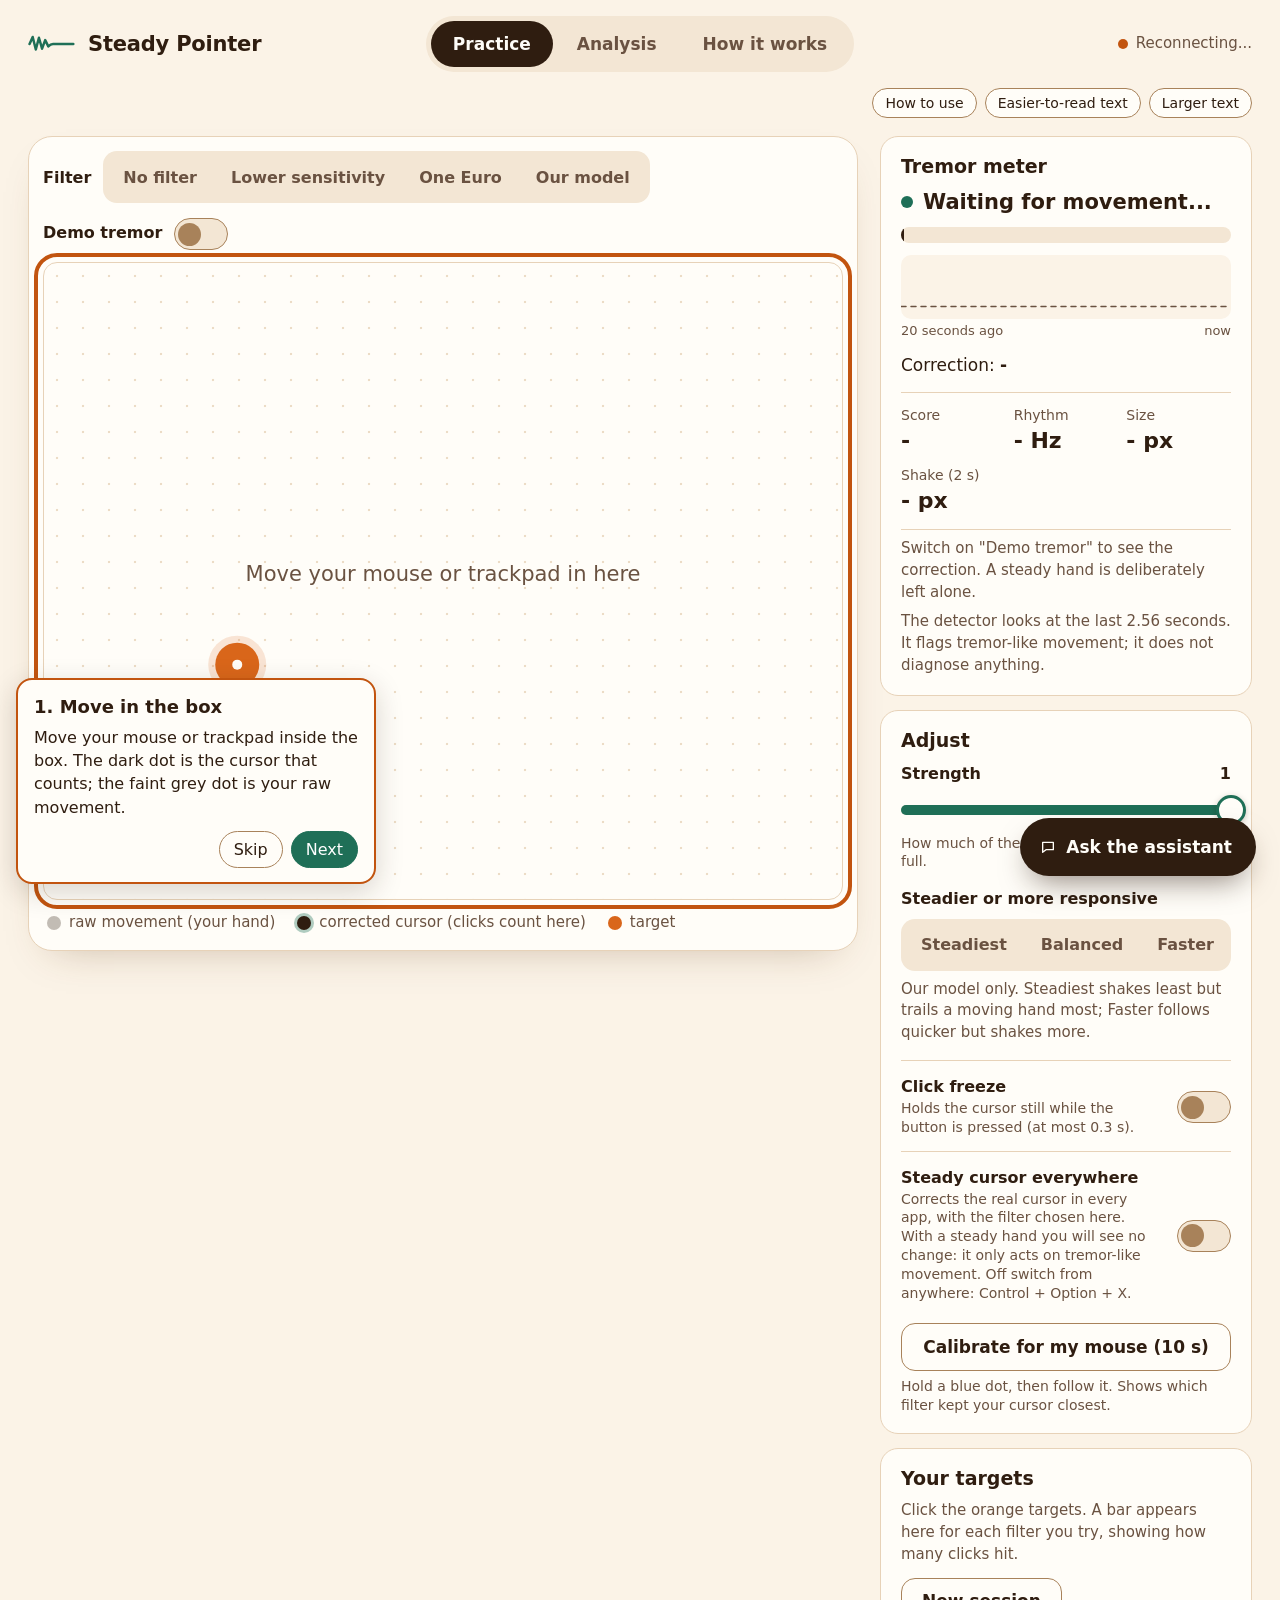
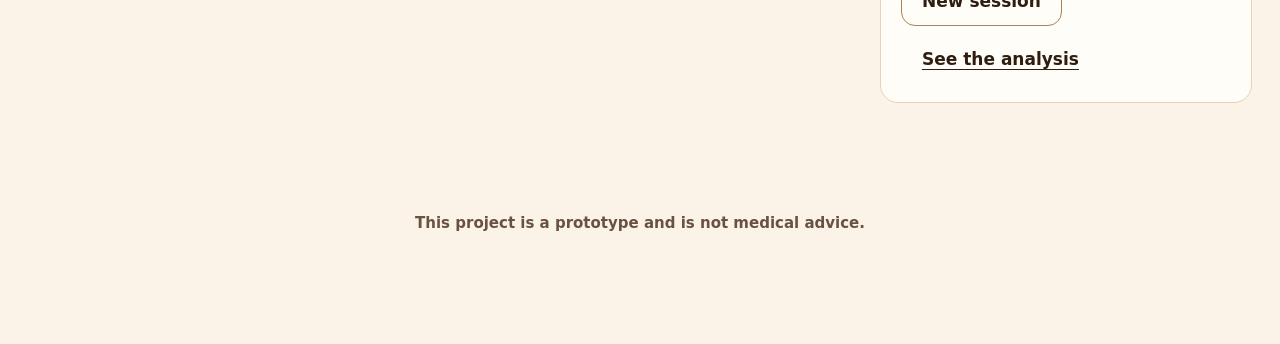
==== commit 194a8a97: "Steady cursor everywhere: the system-wide corrector as a switch on the page Leader's task 2. systemw" ====
--- a/web/index.html
+++ b/web/index.html
@@ -13,9 +13,6 @@
   <link rel="stylesheet" href="vendor/ui-sdk/web.css">
   <link rel="stylesheet" href="styles.css">
   <link rel="stylesheet" href="summary.css">
-  <!-- The colour-and-movement layer (leader). Delete this line and the motion.js line at the
-       end of the page to go back to the plain look; nothing else depends on them. -->
-  <link rel="stylesheet" href="motion.css">
 </head>
 <body>
   <!-- The whole page is one set of tabs. Each <ui-tabs-tab> shows the <ui-tabs-panel> with the
@@ -159,6 +156,25 @@
               <ui-switch id="tracking-toggle"><ui-switch-thumb></ui-switch-thumb></ui-switch>
             </label>
 
+            <!-- Builder, Sun 15 Nov: the corrector on the REAL cursor, in every app (systemwide/).
+                 Greyed out with the reason when this computer cannot run it. -->
+            <label class="option" id="systemwide-row">
+              <span><b>Steady cursor everywhere</b>
+                <small id="systemwide-note">Corrects the real cursor in every app, with the filter chosen
+                  here. With a steady hand you will see no change: it only acts on tremor-like
+                  movement. Off switch from anywhere: Control + Option + X.</small></span>
+              <ui-switch id="systemwide-toggle"><ui-switch-thumb></ui-switch-thumb></ui-switch>
+            </label>
+            <label class="option" id="systemwide-demo-row" hidden>
+              <span><b>...with demo tremor</b>
+                <small>Also shakes the real cursor with the replayed tremor, to show the effect.</small></span>
+              <ui-switch id="systemwide-demo-toggle"><ui-switch-thumb></ui-switch-thumb></ui-switch>
+            </label>
+            <div id="systemwide-banner" class="banner" hidden>
+              Steady cursor everywhere is ON: your real cursor is being corrected in every app.
+              Press Control + Option + X to switch it off.
+            </div>
+
             <button class="btn wide" id="calibrate"
                     title="Hold the cursor on a blue dot, then follow it for a few seconds">Calibrate for my mouse (10 s)</button>
             <span class="small hint">Hold a blue dot, then follow it. Shows which filter kept your cursor closest.</span>
@@ -321,6 +337,5 @@
   <!-- First-use guide (builder, Oleksandr's request): its own file, so it never clashes with app.js. -->
   <script src="tutorial.js"></script>
   <script src="reading.js"></script>
-  <script src="motion.js"></script>
 </body>
 </html>
--- a/web/styles.css
+++ b/web/styles.css
@@ -387,6 +387,11 @@
    space under each tab's content, so the last lines can always be scrolled clear of it. */
 .practice, .page { padding-bottom: 104px; }
 
+/* "Steady cursor everywhere" where this computer cannot run it: greyed out, reason shown. */
+.option.unavailable b { color: var(--muted); }
+.option.unavailable [data-slot="switch"] { opacity: 0.45; }
+#systemwide-banner { margin-top: 10px; }
+
 /* The meter while no movement arrives (app.js sets "paused" after one second): old values greyed. */
 .meter-card.paused #score-meter, .meter-card.paused .readings, .meter-card.paused .correcting { opacity: 0.4; }
 .meter-card.paused .meter-word { color: var(--muted); }
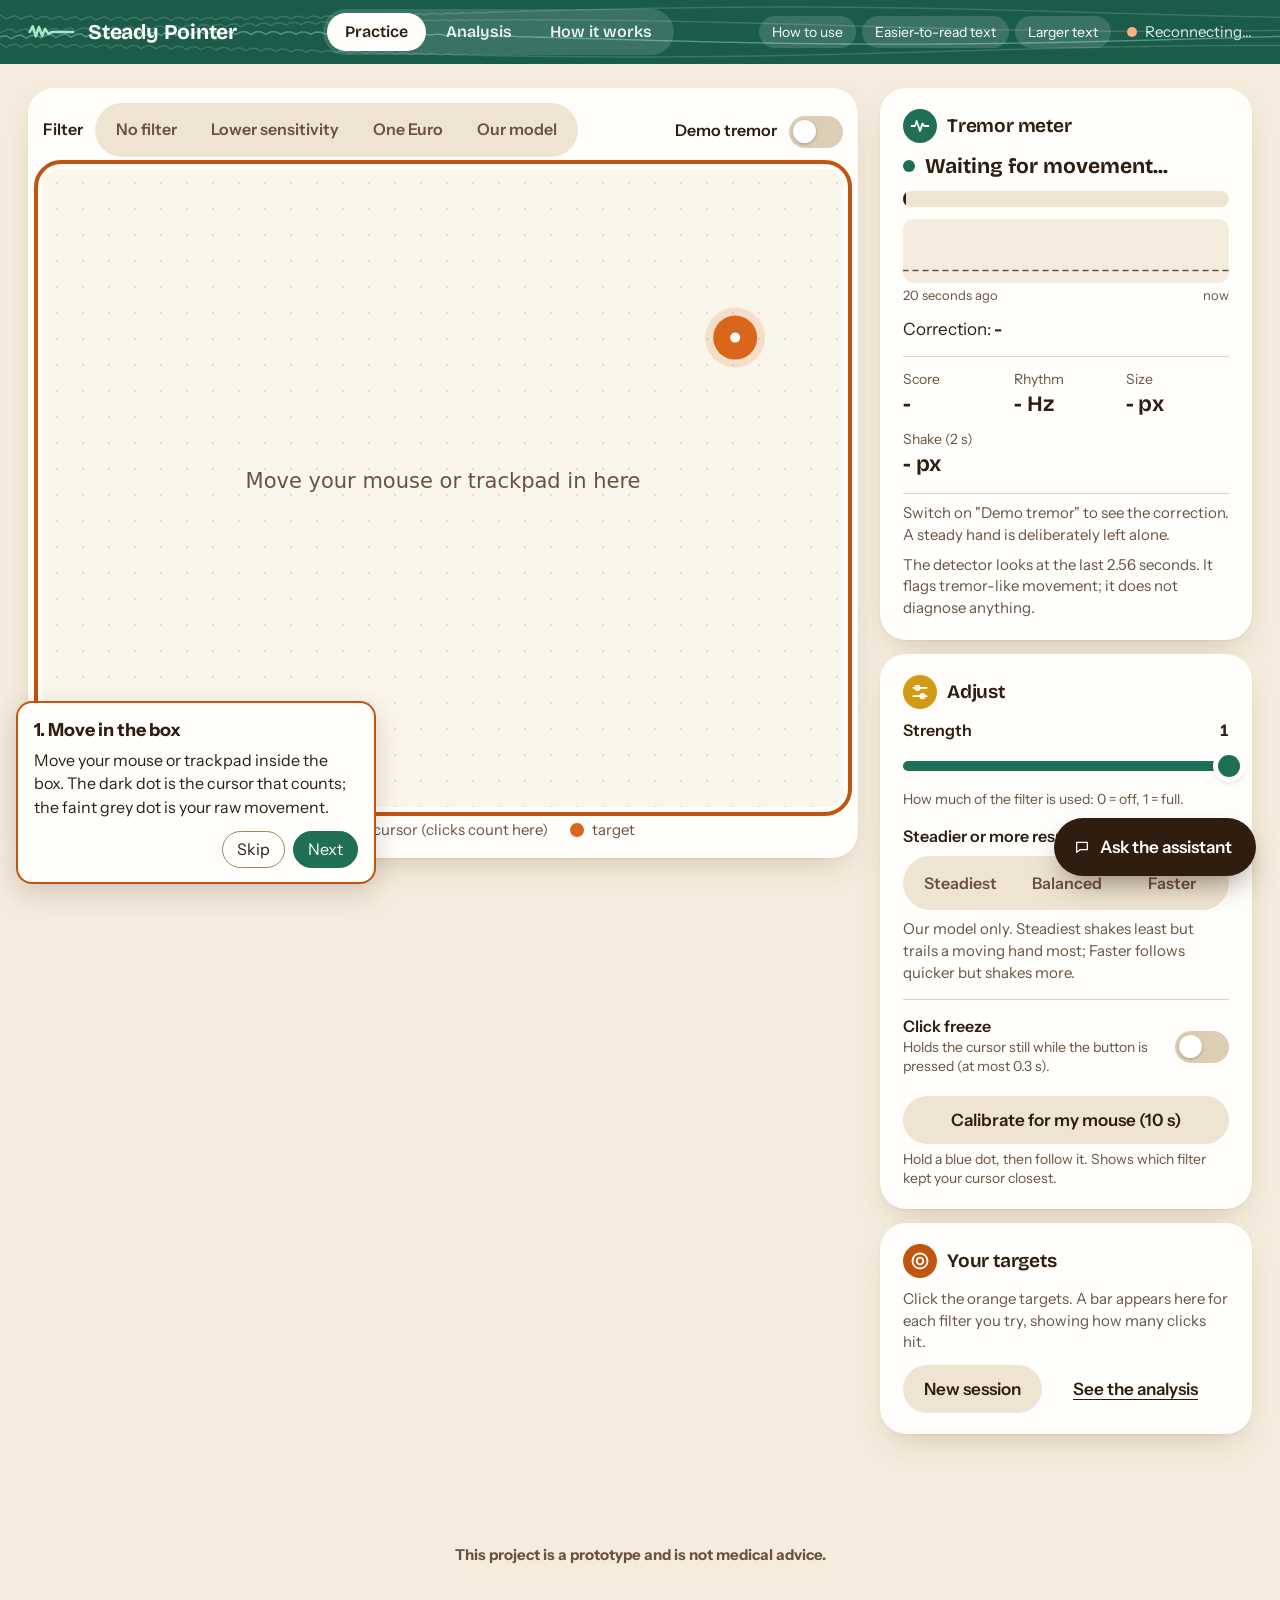
==== commit 1cb1cbc3: "Slim top bar with a full-height wave; everyday targets instead of one circle After the leader's revi" ====
--- a/web/index.html
+++ b/web/index.html
@@ -13,6 +13,9 @@
   <link rel="stylesheet" href="vendor/ui-sdk/web.css">
   <link rel="stylesheet" href="styles.css">
   <link rel="stylesheet" href="summary.css">
+  <!-- The colour-and-movement layer (leader). Delete this line and the motion.js line at the
+       end of the page to go back to the plain look; nothing else depends on them. -->
+  <link rel="stylesheet" href="motion.css">
 </head>
 <body>
   <!-- The whole page is one set of tabs. Each <ui-tabs-tab> shows the <ui-tabs-panel> with the
@@ -156,25 +159,6 @@
               <ui-switch id="tracking-toggle"><ui-switch-thumb></ui-switch-thumb></ui-switch>
             </label>
 
-            <!-- Builder, Sun 15 Nov: the corrector on the REAL cursor, in every app (systemwide/).
-                 Greyed out with the reason when this computer cannot run it. -->
-            <label class="option" id="systemwide-row">
-              <span><b>Steady cursor everywhere</b>
-                <small id="systemwide-note">Corrects the real cursor in every app, with the filter chosen
-                  here. With a steady hand you will see no change: it only acts on tremor-like
-                  movement. Off switch from anywhere: Control + Option + X.</small></span>
-              <ui-switch id="systemwide-toggle"><ui-switch-thumb></ui-switch-thumb></ui-switch>
-            </label>
-            <label class="option" id="systemwide-demo-row" hidden>
-              <span><b>...with demo tremor</b>
-                <small>Also shakes the real cursor with the replayed tremor, to show the effect.</small></span>
-              <ui-switch id="systemwide-demo-toggle"><ui-switch-thumb></ui-switch-thumb></ui-switch>
-            </label>
-            <div id="systemwide-banner" class="banner" hidden>
-              Steady cursor everywhere is ON: your real cursor is being corrected in every app.
-              Press Control + Option + X to switch it off.
-            </div>
-
             <button class="btn wide" id="calibrate"
                     title="Hold the cursor on a blue dot, then follow it for a few seconds">Calibrate for my mouse (10 s)</button>
             <span class="small hint">Hold a blue dot, then follow it. Shows which filter kept your cursor closest.</span>
@@ -333,9 +317,12 @@
   </ui-popover>
 
   <script src="summary.js"></script>
+  <!-- The everyday things to click in the practice area; app.js uses its functions. -->
+  <script src="targets.js"></script>
   <script src="app.js"></script>
   <!-- First-use guide (builder, Oleksandr's request): its own file, so it never clashes with app.js. -->
   <script src="tutorial.js"></script>
   <script src="reading.js"></script>
+  <script src="motion.js"></script>
 </body>
 </html>
--- a/web/motion.css
+++ b/web/motion.css
@@ -0,0 +1,203 @@
+/* motion.css - the "colour and movement" layer (team leader, Sun 15 Nov).
+
+   This file and motion.js are an ADD-ON on top of styles.css. To go back to the plain look,
+   delete the two lines in index.html that load motion.css and motion.js; nothing else needs
+   to change. It is loaded after styles.css, so a rule here wins over the same rule there.
+
+   What it changes:
+     1. the fonts (stored in web/fonts, so they work offline)
+     2. the colours: forest green, clay orange and gold on cream
+     3. the widgets: cards float on a soft shadow with no outline; controls are pill-shaped
+     4. what moves: a quiet wave in the top bar, tabs and cards arriving, controls that
+        respond to a press, a breathing status dot, icons that draw themselves
+
+   Everything that moves stops when the computer is set to "reduce motion" (styles.css
+   switches off every transition and animation; motion.js draws still pictures). */
+
+/* ------------------------------------------------------------ 1. fonts
+   Two open-licence fonts (SIL Open Font License; the licence files are next to them).
+   Each is one "variable" file that holds every weight from light to bold.
+     Bricolage Grotesque: headings and big numbers. Slightly irregular, friendly shapes.
+     Instrument Sans:     everything else. Clean and a little narrow, so more text fits. */
+@font-face { font-family: "Bricolage Grotesque"; font-weight: 200 800; font-display: swap;
+  src: url("fonts/bricolage-grotesque.woff2") format("woff2"); }
+@font-face { font-family: "Instrument Sans"; font-weight: 400 700; font-display: swap;
+  src: url("fonts/instrument-sans.woff2") format("woff2"); }
+
+:root {
+  --font: "Instrument Sans", "Avenir Next", "Segoe UI", system-ui, sans-serif;
+  --font-display: "Bricolage Grotesque", "Avenir Next", "Segoe UI", system-ui, sans-serif;
+  --ui-font-sans: var(--font);
+
+  /* 2. colours. Green, orange and gold are neighbours on the colour wheel and all three sit
+     comfortably on cream. Each has a job: green = steady, orange = tremor, gold = settings. */
+  --paper: #f5ecdd;             /* the page: a little deeper, so white cards stand out */
+  --surface: #fffefb;           /* cards */
+  --sunk: #efe4d2;              /* troughs */
+  --band: #1a5c49;              /* the green top bar */
+  --gold: #8a5d00;              /* gold dark enough to read as text */
+  --gold-fill: #d39a16;         /* gold for shapes */
+  --float: 0 1px 2px rgba(94, 56, 20, 0.06), 0 14px 34px -14px rgba(94, 56, 20, 0.28);
+}
+/* The "Easier-to-read text" switch (reading.js) replaces the font; headings follow it. */
+:root.easy-read { --font-display: var(--font); }
+
+h1, h2, .brand, .meter-word, .readings dd, .tile .value, .steps li::before, .streak,
+[data-slot="popover-title"] { font-family: var(--font-display); }
+h1 { font-weight: 700; letter-spacing: -0.02em; }
+h2 { font-weight: 650; letter-spacing: -0.01em; }
+.brand { font-size: 21px; font-weight: 700; }
+.tile .value, .readings dd { font-weight: 650; letter-spacing: -0.01em; }
+
+/* ------------------------------------------------------------ 3. widgets: soft and floating */
+
+/* Cards, tiles and the practice stage lose their outline and float on a soft warm shadow. */
+.card, .tile, .stage, .how-art {
+  border-color: transparent;
+  border-radius: 26px;
+  background: var(--surface);
+  box-shadow: var(--float);
+}
+.card, .tile { padding: 20px 22px; }
+#area { border-color: transparent; border-radius: 18px; background-color: #fbf6ec; }
+#laptop .tile { background: var(--paper); box-shadow: none; }
+.banner { border-color: transparent; border-radius: 16px; }
+
+/* Controls become pills. */
+.btn, .buttons button, .button-link { border-radius: 999px; border-color: transparent; background: var(--sunk); }
+.btn:hover, .buttons button:hover, .button-link:hover { background: #e6d8c1; }
+.btn.quiet { background: transparent; }
+[data-slot="segmented-control"] { border-radius: 999px; padding: 5px; }
+[data-slot="segmented-control-item"], [data-slot="segmented-control-indicator"] { border-radius: 999px; }
+[data-slot="switch"] { border-color: transparent; background: #dccdb5; }
+[data-slot="switch-thumb"] { background: #fff; box-shadow: 0 1px 3px rgba(47, 29, 16, 0.3); }
+[data-slot="slider-thumb"] { border-width: 0; background: var(--steady); box-shadow: 0 0 0 5px var(--surface), 0 3px 8px rgba(47, 29, 16, 0.35); width: 22px; height: 22px; }
+
+/* A coloured round badge with a small line icon in front of a card's title. motion.js puts
+   the icons in; the colour says what kind of card it is. */
+h2:has(.title-icon) { display: flex; align-items: center; gap: 10px; }
+.title-icon { flex: none; display: grid; place-items: center; width: 34px; height: 34px; border-radius: 50%; color: #fff; background: var(--steady); }
+.title-icon svg { width: 20px; height: 20px; fill: none; stroke: currentColor; stroke-width: 2.2; stroke-linecap: round; stroke-linejoin: round; }
+.title-icon.clay { background: var(--tremor); }
+.title-icon.gold { background: var(--gold-fill); }
+.title-icon.ink { background: var(--ink); }
+
+/* Analysis: the numbers take the colour of what they measure. */
+#tiles .tile:nth-child(2) .value { color: var(--gold); }             /* rhythm */
+#tiles .tile:nth-child(3) .value { color: var(--tremor); }           /* size of the shaking */
+#tiles .tile:nth-child(4) .value { color: var(--steady); }           /* steadiness */
+#tiles .tile:first-child { box-shadow: 0 18px 40px -18px rgba(47, 29, 16, 0.6); }
+
+/* How it works: one colour per step, the same three as the moving picture above them.
+   Gold = reading the pointer, orange = spotting tremor, green = the steadied result. */
+.steps li:nth-child(1)::before { background: var(--gold-fill); }
+.steps li:nth-child(2)::before { background: var(--tremor); }
+.steps li:nth-child(3)::before { background: var(--steady); }
+.how-art { padding: 12px 16px 14px; }
+#how-art { display: block; width: 100%; height: 190px; }
+.how-art p { font-size: 14px; color: var(--muted); text-align: center; margin-top: 2px; }
+
+/* ------------------------------------------------------------ the green top bar */
+.topbar {
+  position: relative;           /* so the wave can sit behind everything in the bar */
+  overflow: hidden;
+  background: var(--band);
+  color: #fffefb;
+  margin-bottom: 20px;
+  /* One slim row: logo | tabs in the middle | the small tools | status. (Before, the tools
+     had a row of their own, which made the bar twice as tall.) */
+  display: flex;
+  flex-wrap: wrap;              /* on a narrow window the pieces wrap onto a second row */
+  align-items: center;
+  gap: 8px 16px;
+  padding: 9px 28px;
+}
+.topbar [data-slot="tabs-list"] { margin-inline: auto; padding: 4px; }   /* the free space goes either side of the tabs */
+.topbar [data-slot="tabs-tab"] { height: 38px; padding: 0 18px; font-size: 16px; }
+.topbar .topbar-tools { order: 2; gap: 6px; }
+.topbar .status { order: 3; }
+/* The three small tools ("How to use", the two reading switches) as see-through pills. */
+.topbar .topbar-tools button { border-color: transparent; background: rgba(255, 255, 255, 0.14); color: #fffefb; font-size: 14px; padding: 5px 12px; }
+.topbar .topbar-tools button:hover { background: rgba(255, 255, 255, 0.24); }
+.topbar .topbar-tools button[aria-pressed="true"] { background: #fffefb; color: var(--ink); }
+
+/* The wave fills the whole bar, behind its content; clicks pass straight through it. */
+#wave { position: absolute; inset: 0; width: 100%; height: 100%; pointer-events: none; }
+.topbar > *:not(#wave) { position: relative; z-index: 1; }
+
+.brand { color: #fffefb; }
+.brand svg { color: #a9e6cc; }
+.status { color: #dcefe6; }
+.status::before { background: #7fe3b9; }
+.status.off::before { background: #ffb37a; }
+
+/* Tabs on the green bar: a see-through trough, and a light pill behind the chosen tab. */
+[data-slot="tabs-list"] { background: rgba(255, 255, 255, 0.14); }
+[data-slot="tabs-tab"] { color: #e6f3ec; font-family: var(--font-display); font-weight: 600; }
+[data-slot="tabs-tab"][data-selected] { color: var(--ink); }
+[data-slot="tabs-indicator"] { background: #fffefb; }
+/* On green, the orange focus ring is hard to see, so it is a light one here. */
+.topbar :focus-visible { outline-color: #ffe2b8; }
+
+/* ------------------------------------------------------------ 4. movement */
+
+/* (a) A tab opens: the page slides in from the side its tab is on. ui-sdk marks the first
+   frame with data-starting-style and says which way the choice moved. */
+[data-slot="tabs-panel"] { transition: opacity 0.28s ease, translate 0.28s ease; }
+[data-slot="tabs-panel"][data-starting-style] { opacity: 0; }
+[data-slot="tabs-panel"][data-starting-style][data-activation-direction="right"] { translate: 36px 0; }
+[data-slot="tabs-panel"][data-starting-style][data-activation-direction="left"] { translate: -36px 0; }
+
+/* (b) Cards and tiles rise into place one after another. An animation starts again every
+   time its element is shown, so this replays on each tab change with no JavaScript. */
+@keyframes rise { from { opacity: 0; translate: 0 16px; } }
+.stage, .rail > .card, .page > *, .tiles > .tile, .steps > li { animation: rise 0.45s cubic-bezier(0.2, 0.7, 0.2, 1) backwards; }
+.rail > .card:nth-child(1), .page > *:nth-child(2), .tiles > .tile:nth-child(2), .steps > li:nth-child(1) { animation-delay: 0.06s; }
+.rail > .card:nth-child(2), .page > *:nth-child(3), .tiles > .tile:nth-child(3), .steps > li:nth-child(2) { animation-delay: 0.12s; }
+.rail > .card:nth-child(3), .page > *:nth-child(4), .tiles > .tile:nth-child(4), .steps > li:nth-child(3) { animation-delay: 0.18s; }
+.page > *:nth-child(5), .tiles > .tile:nth-child(5) { animation-delay: 0.24s; }
+.page > *:nth-child(6), .tiles > .tile:nth-child(6) { animation-delay: 0.30s; }
+.page > *:nth-child(n+7), .tiles > .tile:nth-child(n+7) { animation-delay: 0.36s; }
+
+/* (c) Under the pointer: cards that hold controls do NOT move, so a shaky hand never has to
+   chase a button. Tiles hold no controls, so they may lift a little. */
+.tile { transition: translate 0.2s ease, box-shadow 0.2s ease; }
+.tile:hover { translate: 0 -3px; box-shadow: 0 2px 3px rgba(94, 56, 20, 0.06), 0 22px 40px -16px rgba(94, 56, 20, 0.36); }
+
+/* (d) Controls answer a press. Nothing moves until it has been pressed.
+   The bouncy timing (the four numbers) overshoots a little and settles back. */
+.btn, .buttons button { transition: background 0.15s, scale 0.12s ease; }
+.btn:active, .buttons button:active { scale: 0.96; translate: none; }
+[data-slot="switch-thumb"] { transition: translate 0.32s cubic-bezier(0.34, 1.56, 0.64, 1), background 0.18s; }
+[data-slot="segmented-control-indicator"], [data-slot="tabs-indicator"] {
+  transition: left 0.34s cubic-bezier(0.34, 1.3, 0.64, 1), top 0.34s cubic-bezier(0.34, 1.3, 0.64, 1), width 0.34s cubic-bezier(0.34, 1.3, 0.64, 1);
+}
+[data-slot="slider-thumb"] { transition: scale 0.15s ease; }
+[data-slot="slider-thumb"][data-dragging] { scale: 1.25; }
+
+/* (e) The "Connected" dot breathes: a soft ring grows out of it and fades, like a pulse. */
+@keyframes breathe { 0% { box-shadow: 0 0 0 0 rgba(127, 227, 185, 0.6); } 70%, 100% { box-shadow: 0 0 0 9px rgba(127, 227, 185, 0); } }
+.status::before { animation: breathe 2.6s ease-out infinite; }
+.status.off::before { animation: none; }
+
+/* (f) The assistant button gives one gentle nudge (motion.js adds the class once, after a
+   few clicks on targets, when there are numbers worth asking about). */
+@keyframes nudge { 0%, 100% { rotate: 0deg; } 20% { rotate: -5deg; } 40% { rotate: 4deg; } 60% { rotate: -3deg; } 80% { rotate: 2deg; } }
+.assistant-launcher.nudge { animation: nudge 0.8s ease-in-out 2; }
+
+/* (g) Title icons draw themselves: the line is one long dash that slides into view. Each
+   icon's lines are given the length 1 (pathLength in motion.js), so one rule fits them all. */
+@keyframes draw { from { stroke-dashoffset: 1; } to { stroke-dashoffset: 0; } }
+.title-icon svg * { stroke-dasharray: 1; animation: draw 0.9s ease-out 0.25s backwards; }
+
+/* (h) The step circles pop in, in order, when "How it works" opens. */
+@keyframes pop { 0% { scale: 0.4; } 70% { scale: 1.12; } 100% { scale: 1; } }
+.steps li::before { animation: pop 0.5s ease backwards; }
+.steps li:nth-child(2)::before { animation-delay: 0.25s; }
+.steps li:nth-child(3)::before { animation-delay: 0.5s; }
+
+/* ------------------------------------------------------------ small things */
+.page-head .actions { margin-top: 0; }
+@media (max-width: 700px) {
+  #how-art { height: 150px; }
+}
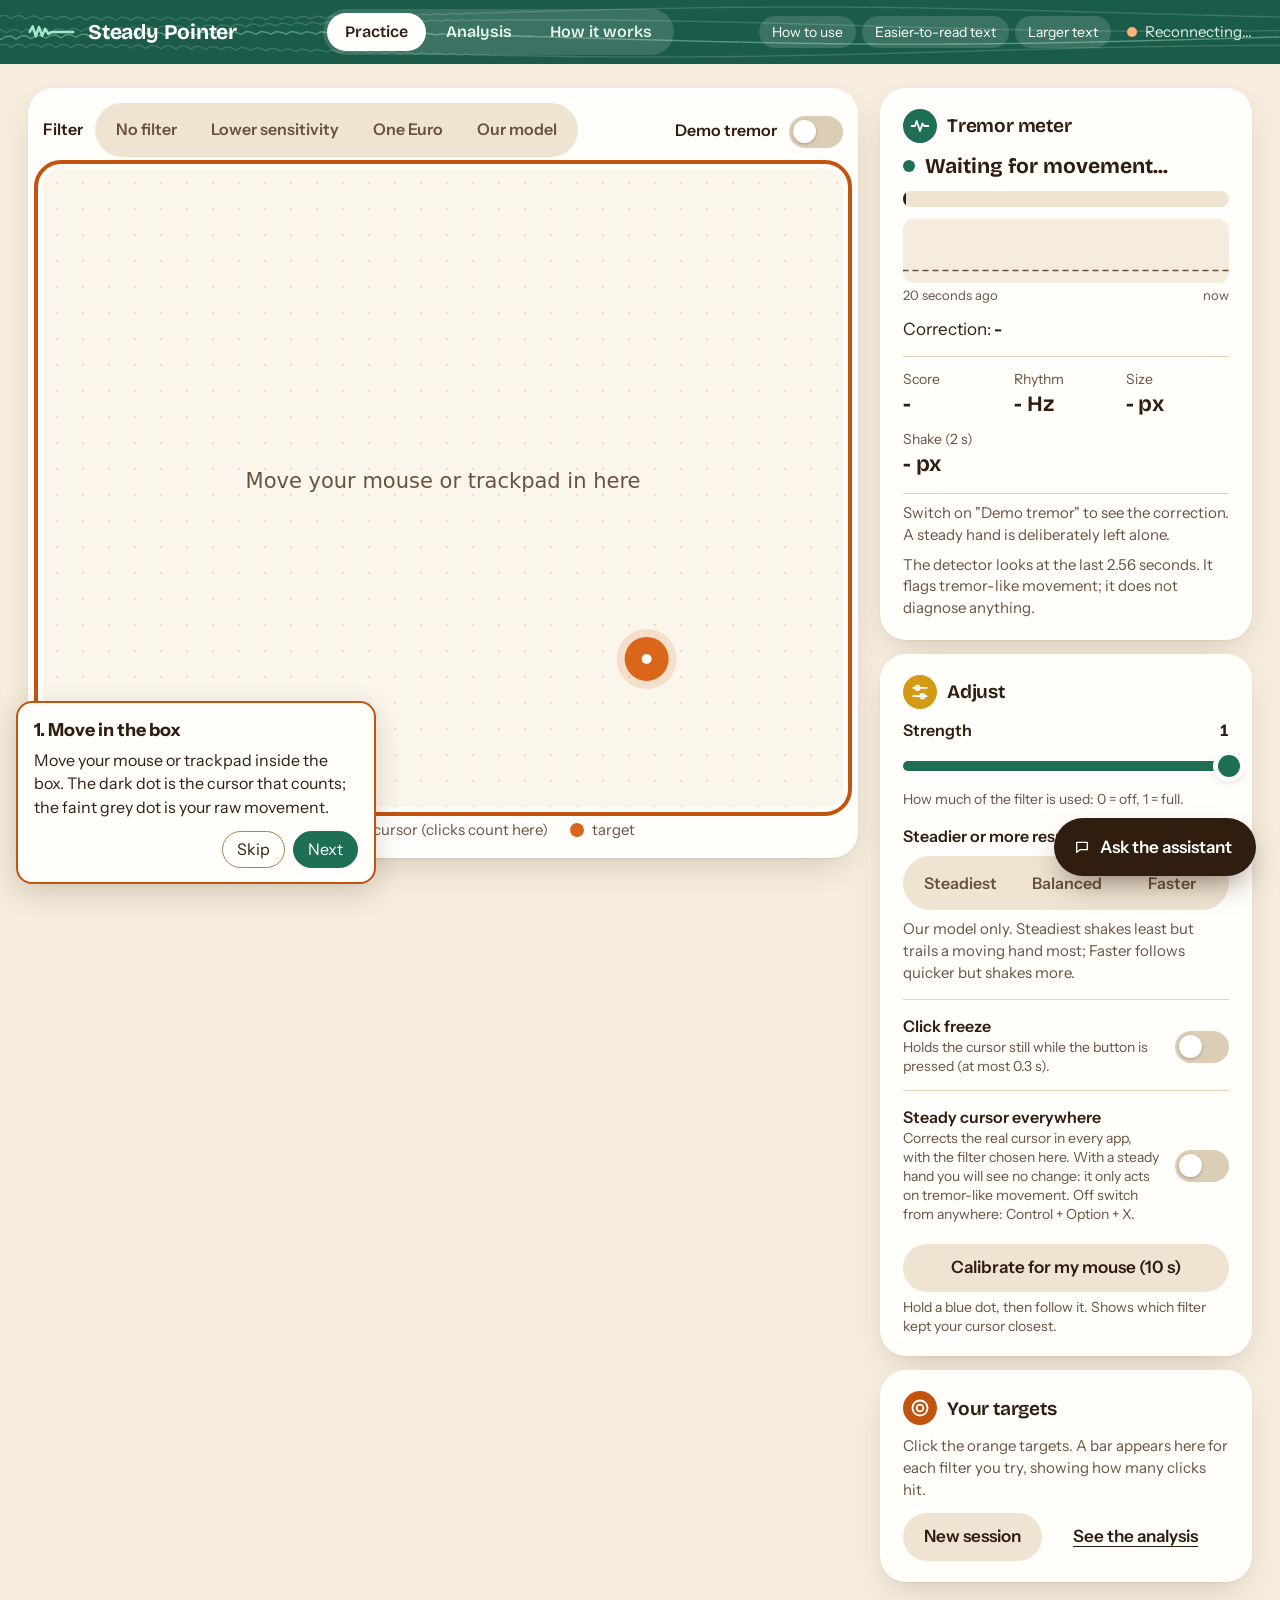
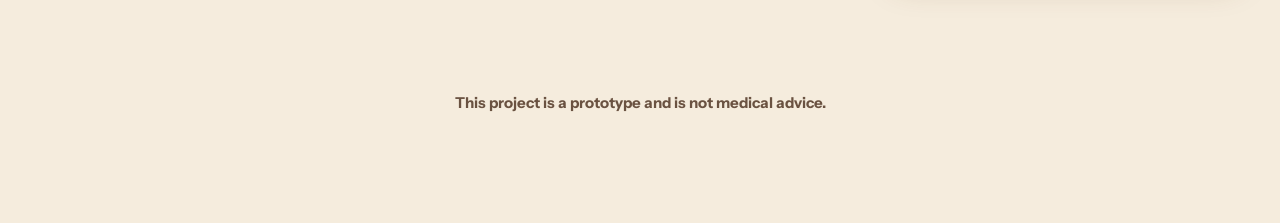
==== commit 5bf9b5ca: "Merge main into leader/motion # Conflicts: #	STATUS.md" ====
--- a/web/index.html
+++ b/web/index.html
@@ -159,6 +159,25 @@
               <ui-switch id="tracking-toggle"><ui-switch-thumb></ui-switch-thumb></ui-switch>
             </label>
 
+            <!-- Builder, Sun 15 Nov: the corrector on the REAL cursor, in every app (systemwide/).
+                 Greyed out with the reason when this computer cannot run it. -->
+            <label class="option" id="systemwide-row">
+              <span><b>Steady cursor everywhere</b>
+                <small id="systemwide-note">Corrects the real cursor in every app, with the filter chosen
+                  here. With a steady hand you will see no change: it only acts on tremor-like
+                  movement. Off switch from anywhere: Control + Option + X.</small></span>
+              <ui-switch id="systemwide-toggle"><ui-switch-thumb></ui-switch-thumb></ui-switch>
+            </label>
+            <label class="option" id="systemwide-demo-row" hidden>
+              <span><b>...with demo tremor</b>
+                <small>Also shakes the real cursor with the replayed tremor, to show the effect.</small></span>
+              <ui-switch id="systemwide-demo-toggle"><ui-switch-thumb></ui-switch-thumb></ui-switch>
+            </label>
+            <div id="systemwide-banner" class="banner" hidden>
+              Steady cursor everywhere is ON: your real cursor is being corrected in every app.
+              Press Control + Option + X to switch it off.
+            </div>
+
             <button class="btn wide" id="calibrate"
                     title="Hold the cursor on a blue dot, then follow it for a few seconds">Calibrate for my mouse (10 s)</button>
             <span class="small hint">Hold a blue dot, then follow it. Shows which filter kept your cursor closest.</span>
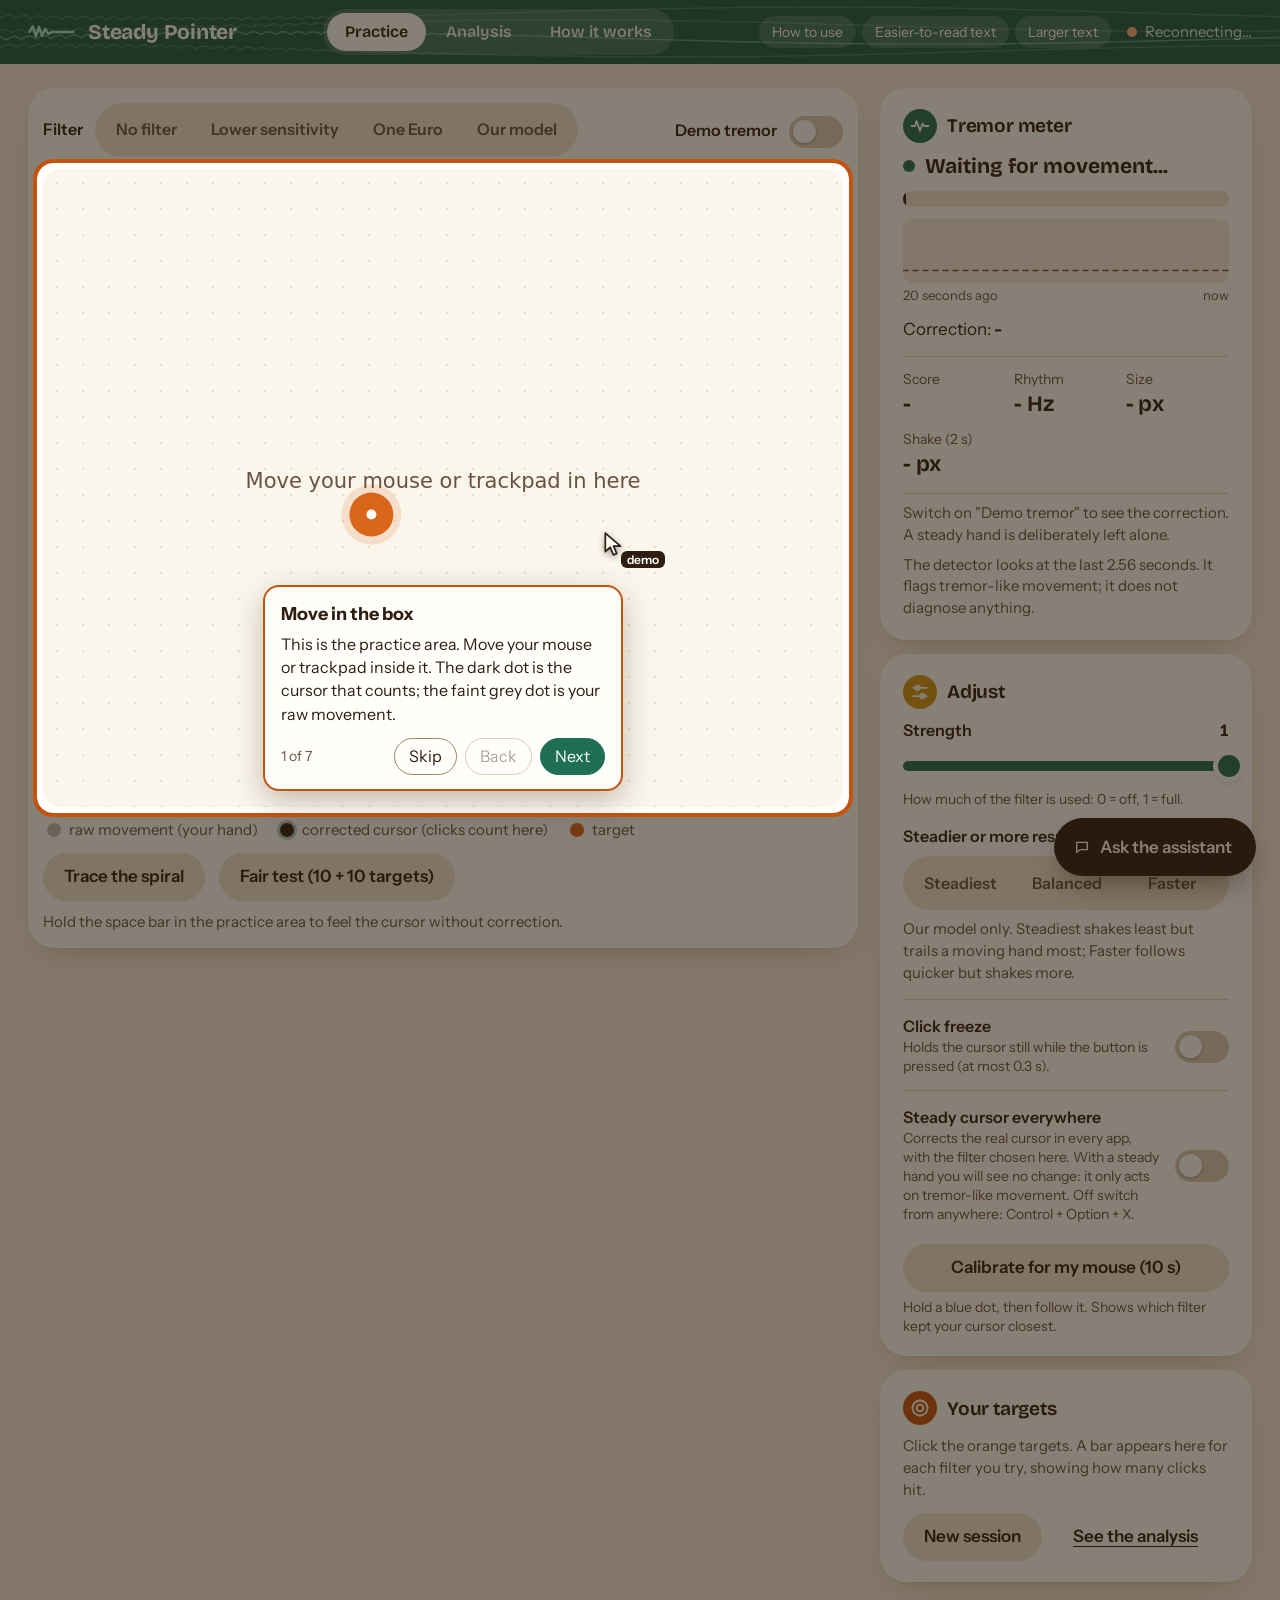
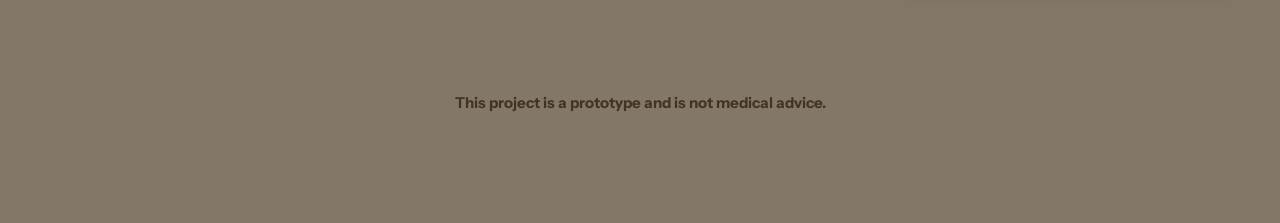
==== commit a6b7fab9: "Practice exercises: trace the spiral, a fair 10 + 10 test, hold space to peek Leader's requests. New" ====
--- a/web/index.html
+++ b/web/index.html
@@ -78,6 +78,18 @@
             <span><i class="key goal"></i> target</span>
             <span class="streak" id="streak" hidden></span>
           </p>
+
+          <!-- Builder, Sun 15 Nov (leader's requests): practice exercises (web/exercises.js).
+               Plain markup with ids; style it freely. -->
+          <div class="exercises" id="exercises">
+            <button type="button" class="btn" id="spiral-start"
+                    title="Follow a spiral from the middle outwards and see how far your line strays">Trace the spiral</button>
+            <button type="button" class="btn" id="fair-start"
+                    title="10 targets with No filter, then the same 10 with Our model">Fair test (10 + 10 targets)</button>
+            <span class="small" id="peek-hint">Hold the space bar in the practice area to feel the cursor without correction.</span>
+            <p class="small" id="exercise-status" role="status" hidden></p>
+            <div id="exercise-result" hidden></div>
+          </div>
         </section>
 
         <aside class="rail">
@@ -338,6 +350,7 @@
   <script src="summary.js"></script>
   <!-- The everyday things to click in the practice area; app.js uses its functions. -->
   <script src="targets.js"></script>
+  <script src="exercises.js"></script>
   <script src="app.js"></script>
   <!-- First-use guide (builder, Oleksandr's request): its own file, so it never clashes with app.js. -->
   <script src="tutorial.js"></script>
--- a/web/styles.css
+++ b/web/styles.css
@@ -387,6 +387,14 @@
    space under each tab's content, so the last lines can always be scrolled clear of it. */
 .practice, .page { padding-bottom: 104px; }
 
+/* Practice exercises under the practice area (web/exercises.js). */
+.exercises { display: flex; flex-wrap: wrap; align-items: center; gap: 10px 14px; margin-top: 12px; }
+.exercises .small { margin: 0; }
+#exercise-status, #exercise-result { flex-basis: 100%; }
+#exercise-status { font-weight: 600; color: var(--ink); }
+#fair-result { border-collapse: collapse; margin: 8px 0; }
+#fair-result th, #fair-result td { text-align: left; padding: 6px 18px 6px 0; border-bottom: 1px solid var(--line); }
+
 /* "Steady cursor everywhere" where this computer cannot run it: greyed out, reason shown. */
 .option.unavailable b { color: var(--muted); }
 .option.unavailable [data-slot="switch"] { opacity: 0.45; }
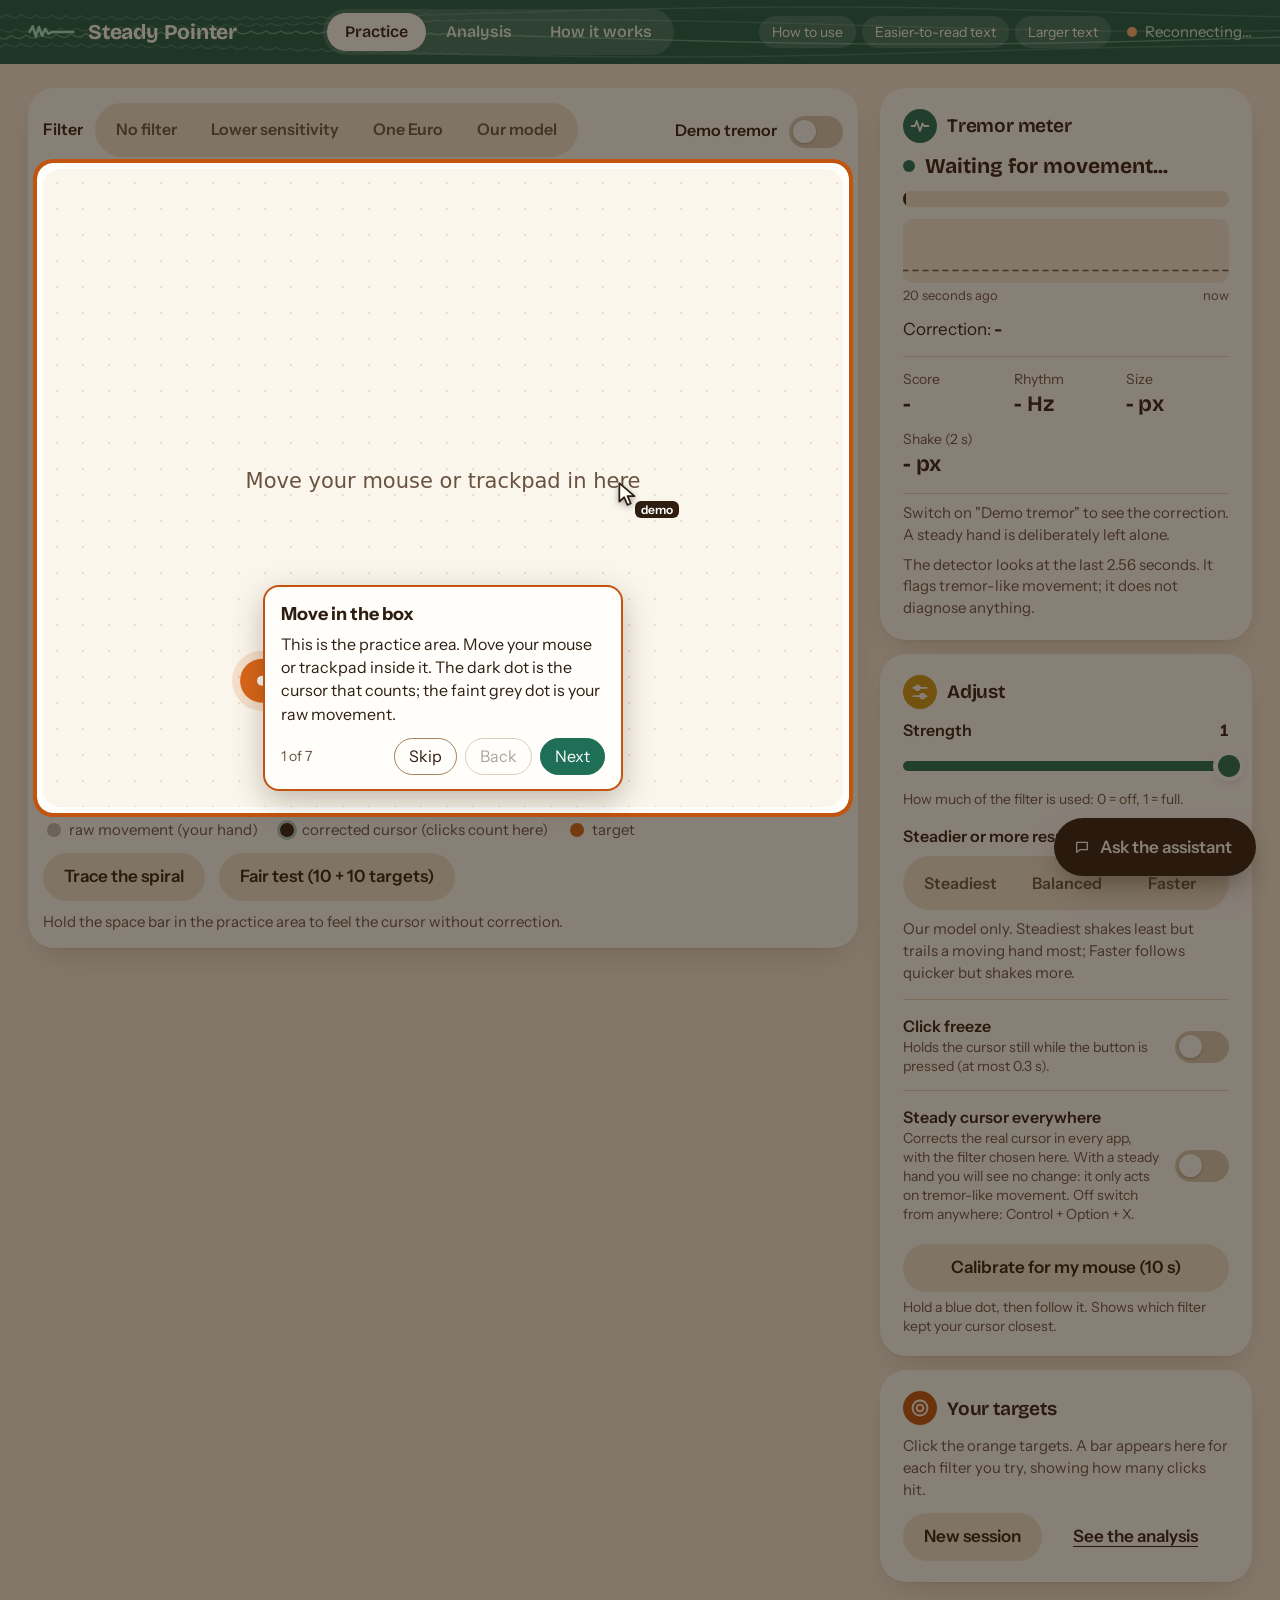
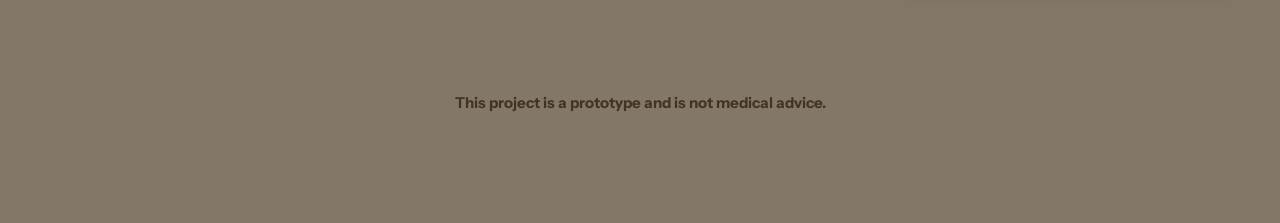
==== commit 7d25ad91: "Video script (2 minutes, numbers from RESULTS.md) and a legend spacing fix docs/VIDEO_SCRIPT.md foll" ====
--- a/web/index.html
+++ b/web/index.html
@@ -73,7 +73,7 @@
           <canvas id="area" aria-label="Practice area with targets"></canvas>
 
           <p class="legend">
-            <span><i class="key raw"></i> raw movement (your hand<span id="legend-demo" hidden> + replayed tremor</span>)</span>
+            <span><i class="key raw"></i> <span>raw movement (your hand<span id="legend-demo" hidden> + replayed tremor</span>)</span></span>
             <span><i class="key fixed"></i> corrected cursor (clicks count here)</span>
             <span><i class="key goal"></i> target</span>
             <span class="streak" id="streak" hidden></span>
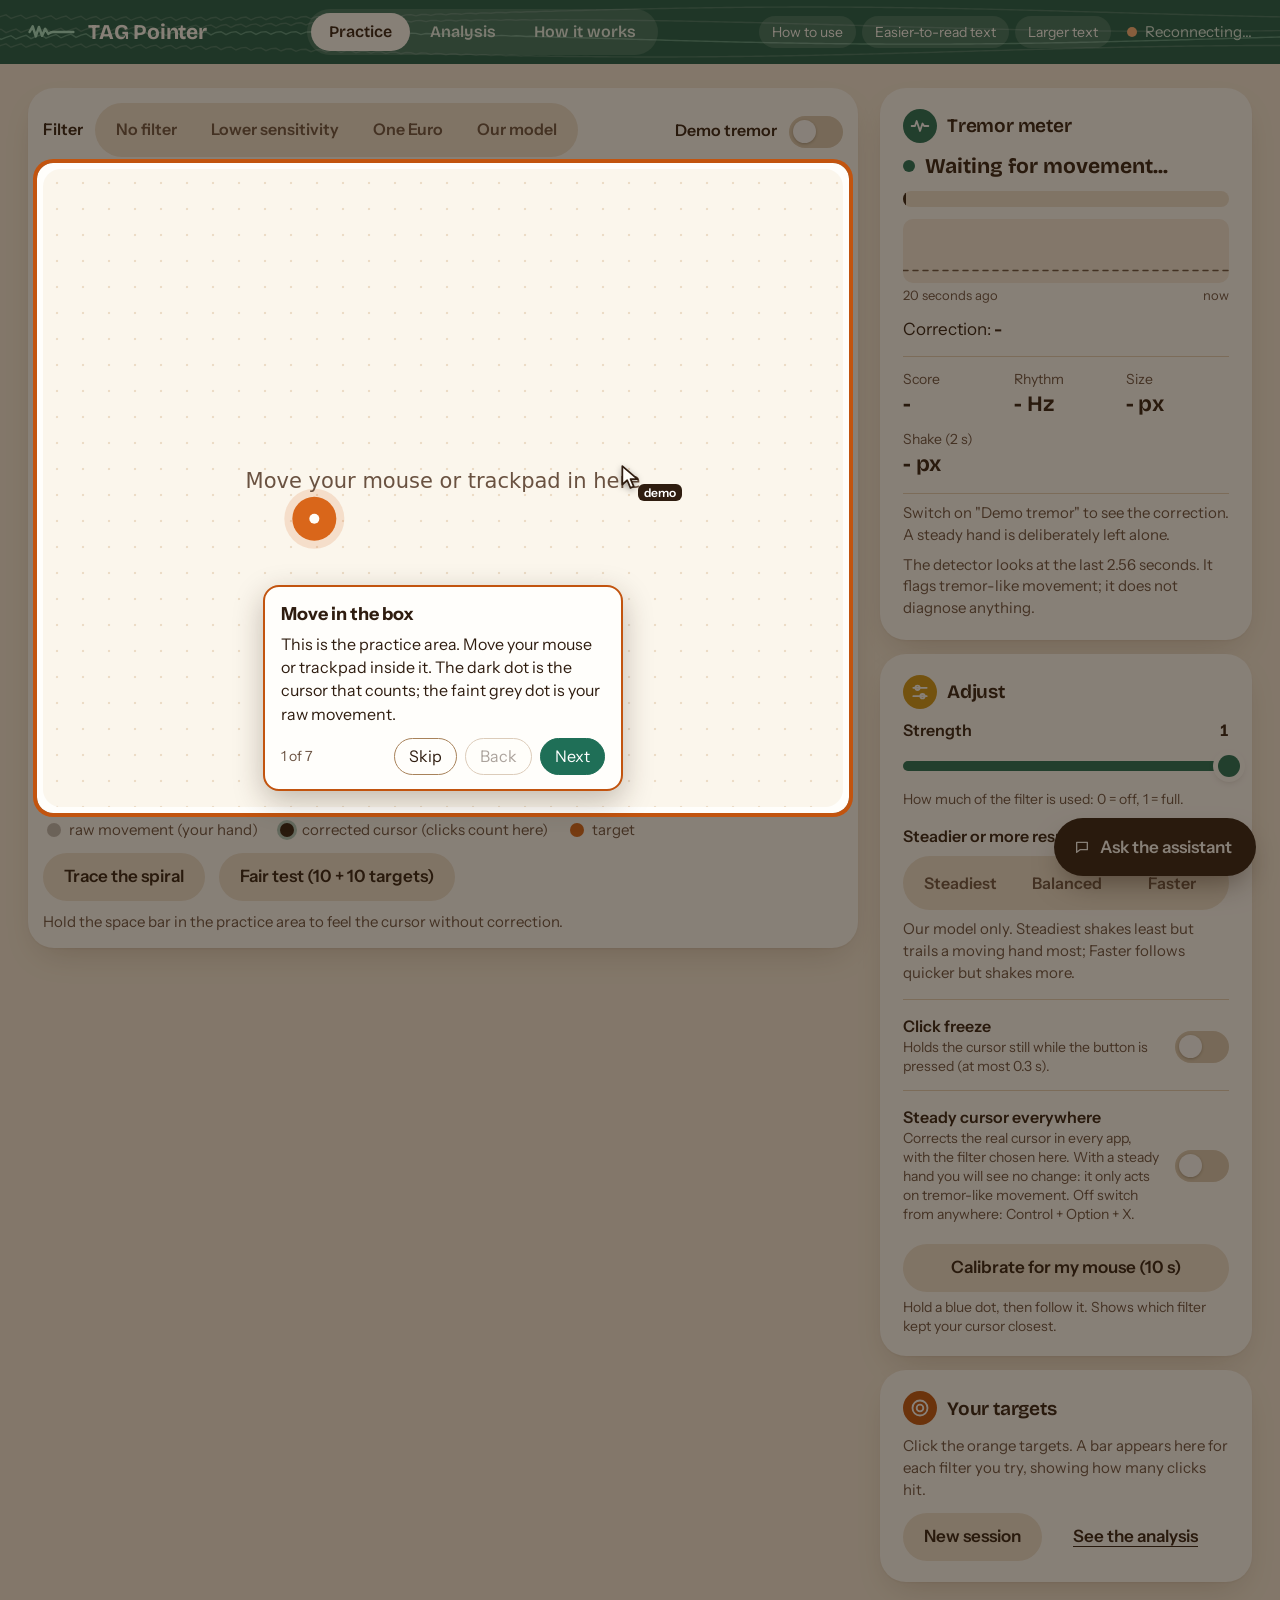
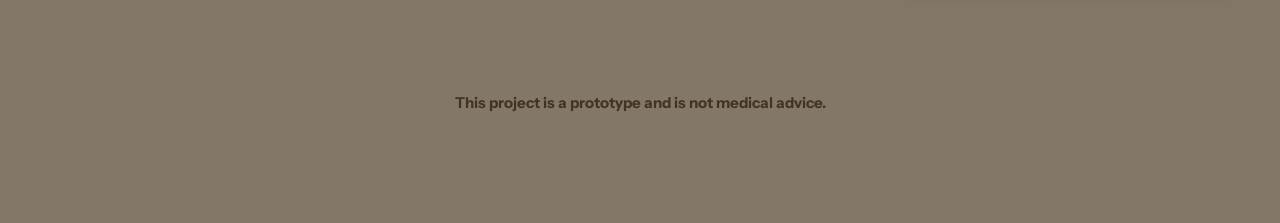
==== commit f393d95d: "Rename the project to TAG Pointer (team leader's decision) Page title, top-bar name, the session pic" ====
--- a/web/index.html
+++ b/web/index.html
@@ -3,7 +3,7 @@
 <head>
   <meta charset="utf-8">
   <meta name="viewport" content="width=device-width, initial-scale=1">
-  <title>Steady Pointer</title>
+  <title>TAG Pointer</title>
   <link rel="icon" href="data:,">  <!-- no icon file: stops the browser's 404 for favicon.ico -->
 
   <!-- ui-sdk: ready-made interface components (tabs, switches, sliders, the pop-up window).
@@ -22,13 +22,13 @@
        same value. A hidden panel stays in the page, so the practice area keeps its state. -->
   <ui-tabs id="tabs" default-value="practice">
     <header class="topbar">
-      <a class="brand" href="#practice" aria-label="Steady Pointer">
+      <a class="brand" href="#practice" aria-label="TAG Pointer">
         <!-- The logo: a shaky line that becomes a steady one. -->
         <svg viewBox="0 0 64 28" width="50" height="22" aria-hidden="true">
           <path d="M2 14 l4 -9 l4 16 l4 -15 l4 14 l4 -11 l4 8 q3 -3 6 -3 h26" fill="none"
                 stroke="currentColor" stroke-width="3.2" stroke-linecap="round" stroke-linejoin="round"/>
         </svg>
-        <span>Steady Pointer</span>
+        <span>TAG Pointer</span>
       </a>
       <ui-tabs-list aria-label="Sections">
         <ui-tabs-indicator></ui-tabs-indicator>
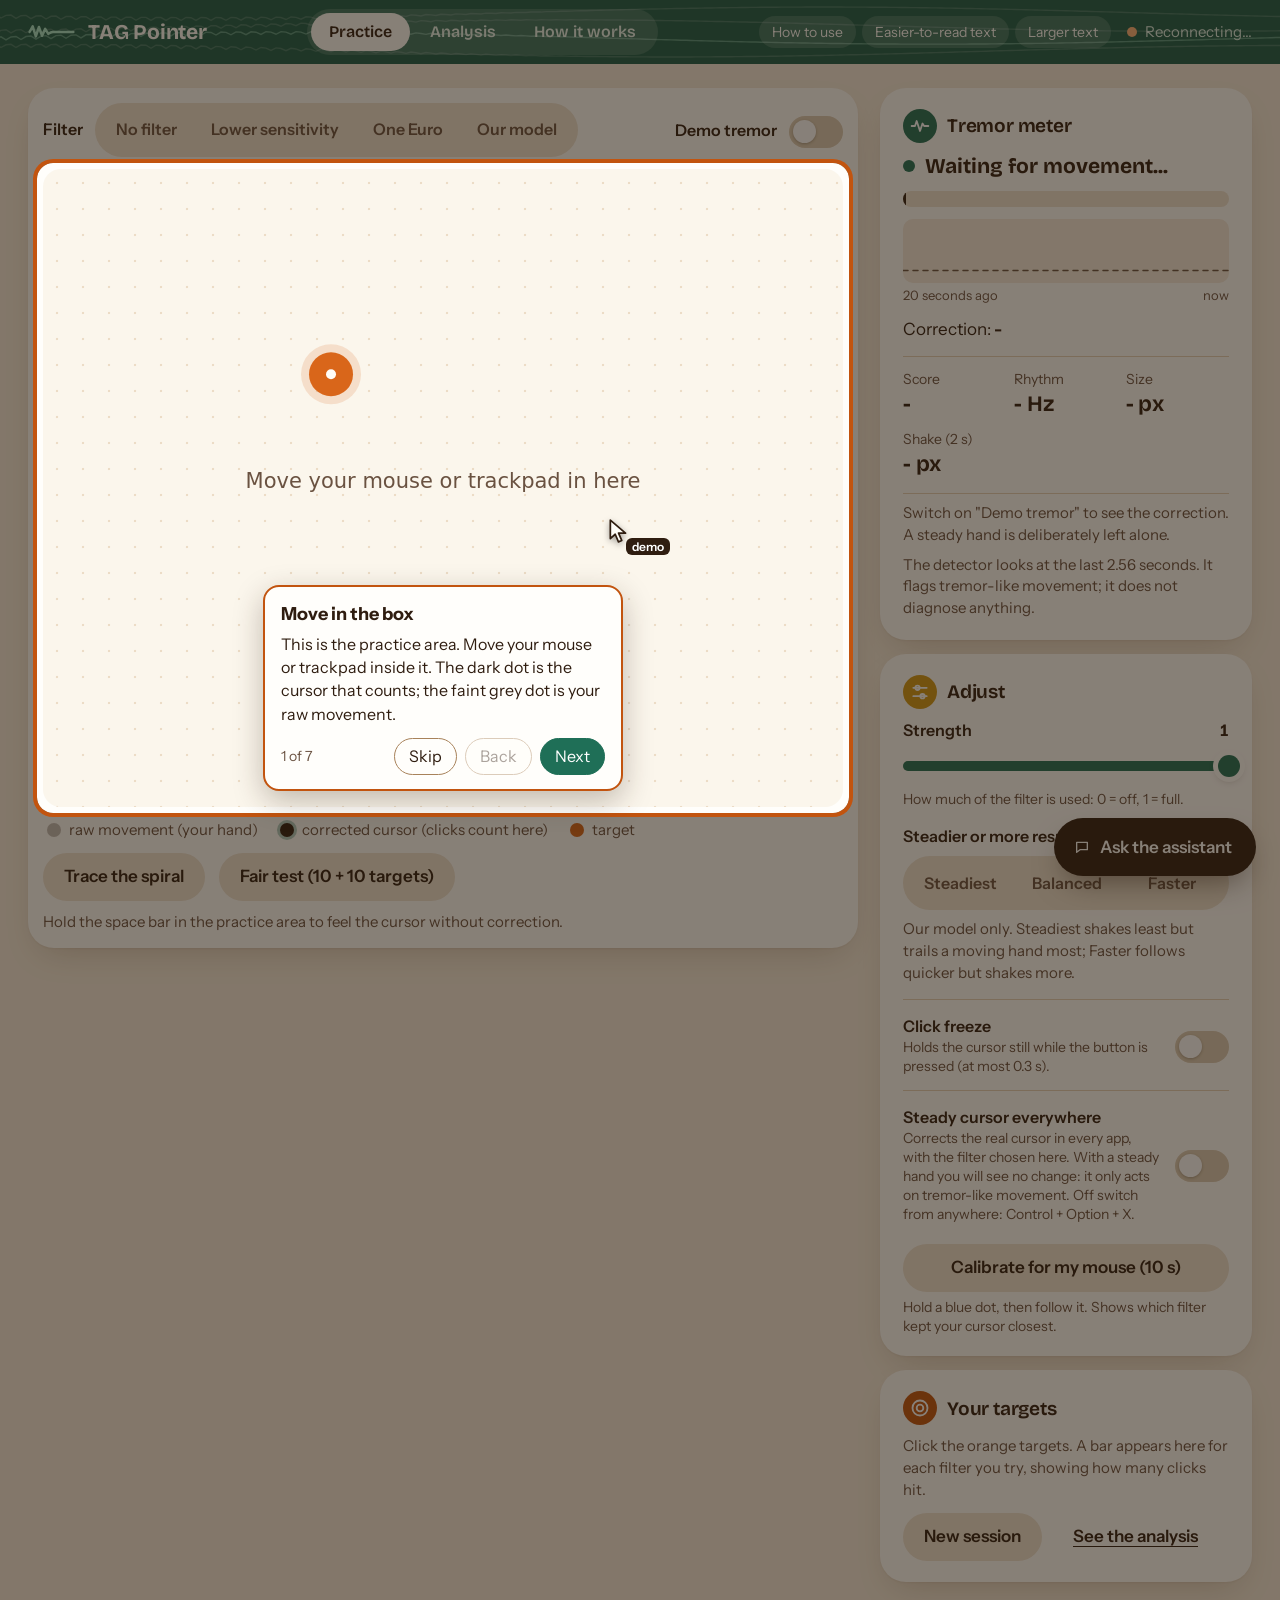
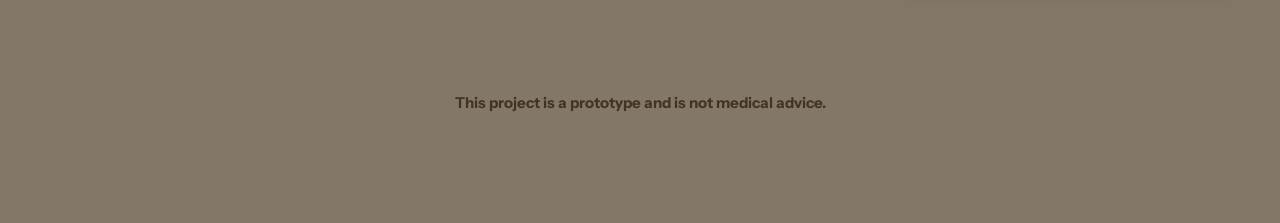
==== commit c8c0eb38: "Comments: remove references to deleted docs, team roles, names and dates Comments, docstrings and co" ====
--- a/web/index.html
+++ b/web/index.html
@@ -13,7 +13,7 @@
   <link rel="stylesheet" href="vendor/ui-sdk/web.css">
   <link rel="stylesheet" href="styles.css">
   <link rel="stylesheet" href="summary.css">
-  <!-- The colour-and-movement layer (leader). Delete this line and the motion.js line at the
+  <!-- The colour-and-movement layer. Delete this line and the motion.js line at the
        end of the page to go back to the plain look; nothing else depends on them. -->
   <link rel="stylesheet" href="motion.css">
 </head>
@@ -79,7 +79,7 @@
             <span class="streak" id="streak" hidden></span>
           </p>
 
-          <!-- Builder, Sun 15 Nov (leader's requests): practice exercises (web/exercises.js).
+          <!-- Practice exercises (web/exercises.js).
                Plain markup with ids; style it freely. -->
           <div class="exercises" id="exercises">
             <button type="button" class="btn" id="spiral-start"
@@ -136,7 +136,7 @@
             </ui-slider>
             <span class="small hint">How much of the filter is used: 0 = off, 1 = full.</span>
 
-            <!-- Builder, Sun 15 Nov: how quickly "Our model" follows a moving hand.
+            <!-- How quickly "Our model" follows a moving hand.
                  Less lag always means more shake (evaluation/results/tune_lag.md). -->
             <div class="field-stack" id="response-row">
               <span class="field-name" id="response-label">Steadier or more responsive</span>
@@ -171,7 +171,7 @@
               <ui-switch id="tracking-toggle"><ui-switch-thumb></ui-switch-thumb></ui-switch>
             </label>
 
-            <!-- Builder, Sun 15 Nov: the corrector on the REAL cursor, in every app (systemwide/).
+            <!-- The corrector on the REAL cursor, in every app (systemwide/).
                  Greyed out with the reason when this computer cannot run it. -->
             <label class="option" id="systemwide-row">
               <span><b>Steady cursor everywhere</b>
@@ -352,7 +352,7 @@
   <script src="targets.js"></script>
   <script src="exercises.js"></script>
   <script src="app.js"></script>
-  <!-- First-use guide (builder, Oleksandr's request): its own file, so it never clashes with app.js. -->
+  <!-- First-use guide: its own file, so it never clashes with app.js. -->
   <script src="tutorial.js"></script>
   <script src="reading.js"></script>
   <script src="motion.js"></script>
--- a/web/styles.css
+++ b/web/styles.css
@@ -1,4 +1,4 @@
-/* Style C (DECISION 6): warm and friendly, now polished. Large text, big controls and strong
+/* Warm and friendly, now polished. Large text, big controls and strong
    contrast, because the user is often older and has a tremor.
 
    How this file is organised:
@@ -433,7 +433,7 @@
 .right { flex: 2 1 340px; display: flex; flex-direction: column; gap: 14px; min-width: 0; }
 .panel { background: var(--surface); border: 1px solid var(--line); border-radius: 18px; padding: 16px 18px; }
 
-/* Short hints under controls (leader's agent, Sun 15 Nov): quiet, but large enough to read. */
+/* Short hints under controls: quiet, but large enough to read. */
 .mode-hint { font-size: 15px; color: var(--muted); margin: 10px 2px 0; line-height: 1.4; max-width: 72ch; }
 .small.hint { display: block; margin-top: 6px; font-size: 14px; line-height: 1.35; }
 #calib-apply { margin-top: 10px; }
--- a/web/summary.css
+++ b/web/summary.css
@@ -1,4 +1,4 @@
-/* The Analysis tab (step 13). Uses the colours defined in styles.css (style C). */
+/* The Analysis tab. Uses the colours defined in styles.css. */
 
 .tiles {
   display: grid;
--- a/web/motion.css
+++ b/web/motion.css
@@ -1,4 +1,4 @@
-/* motion.css - the "colour and movement" layer (team leader, Sun 15 Nov).
+/* motion.css - the "colour and movement" layer.
 
    This file and motion.js are an ADD-ON on top of styles.css. To go back to the plain look,
    delete the two lines in index.html that load motion.css and motion.js; nothing else needs
